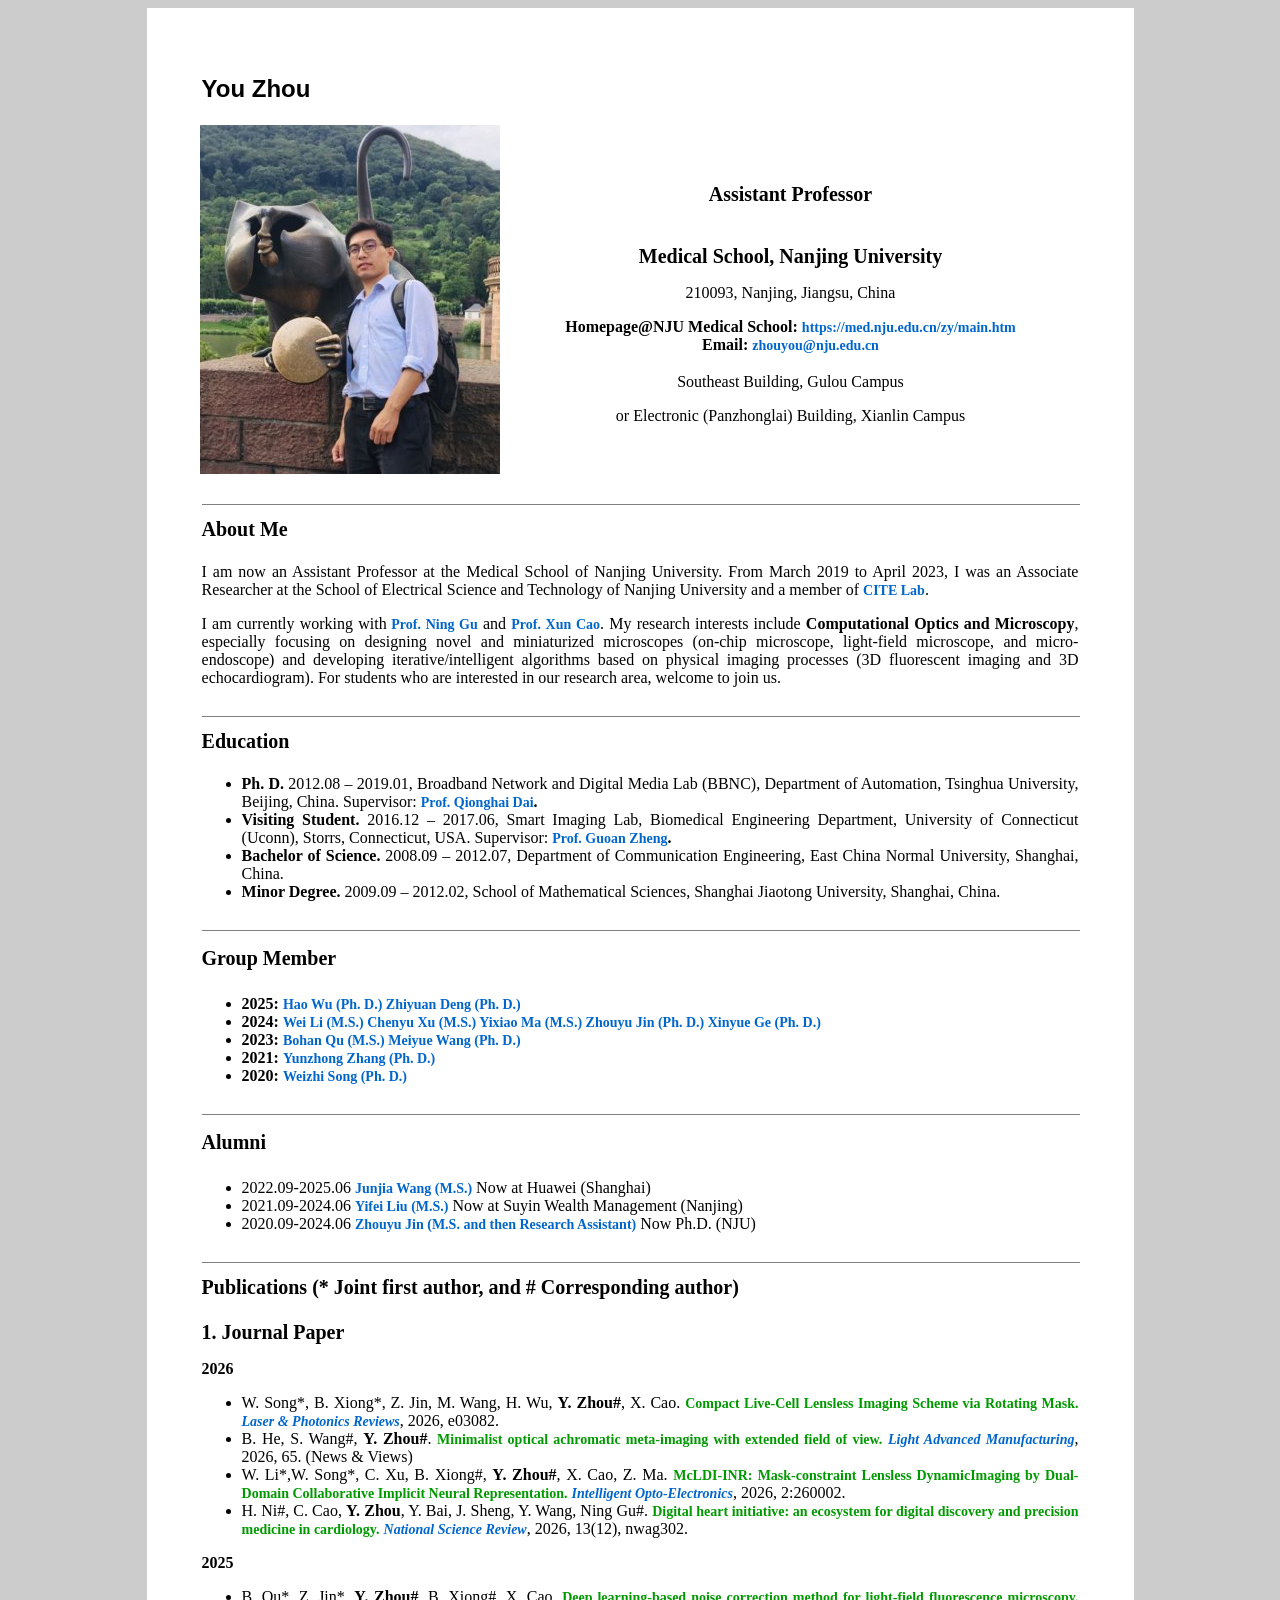
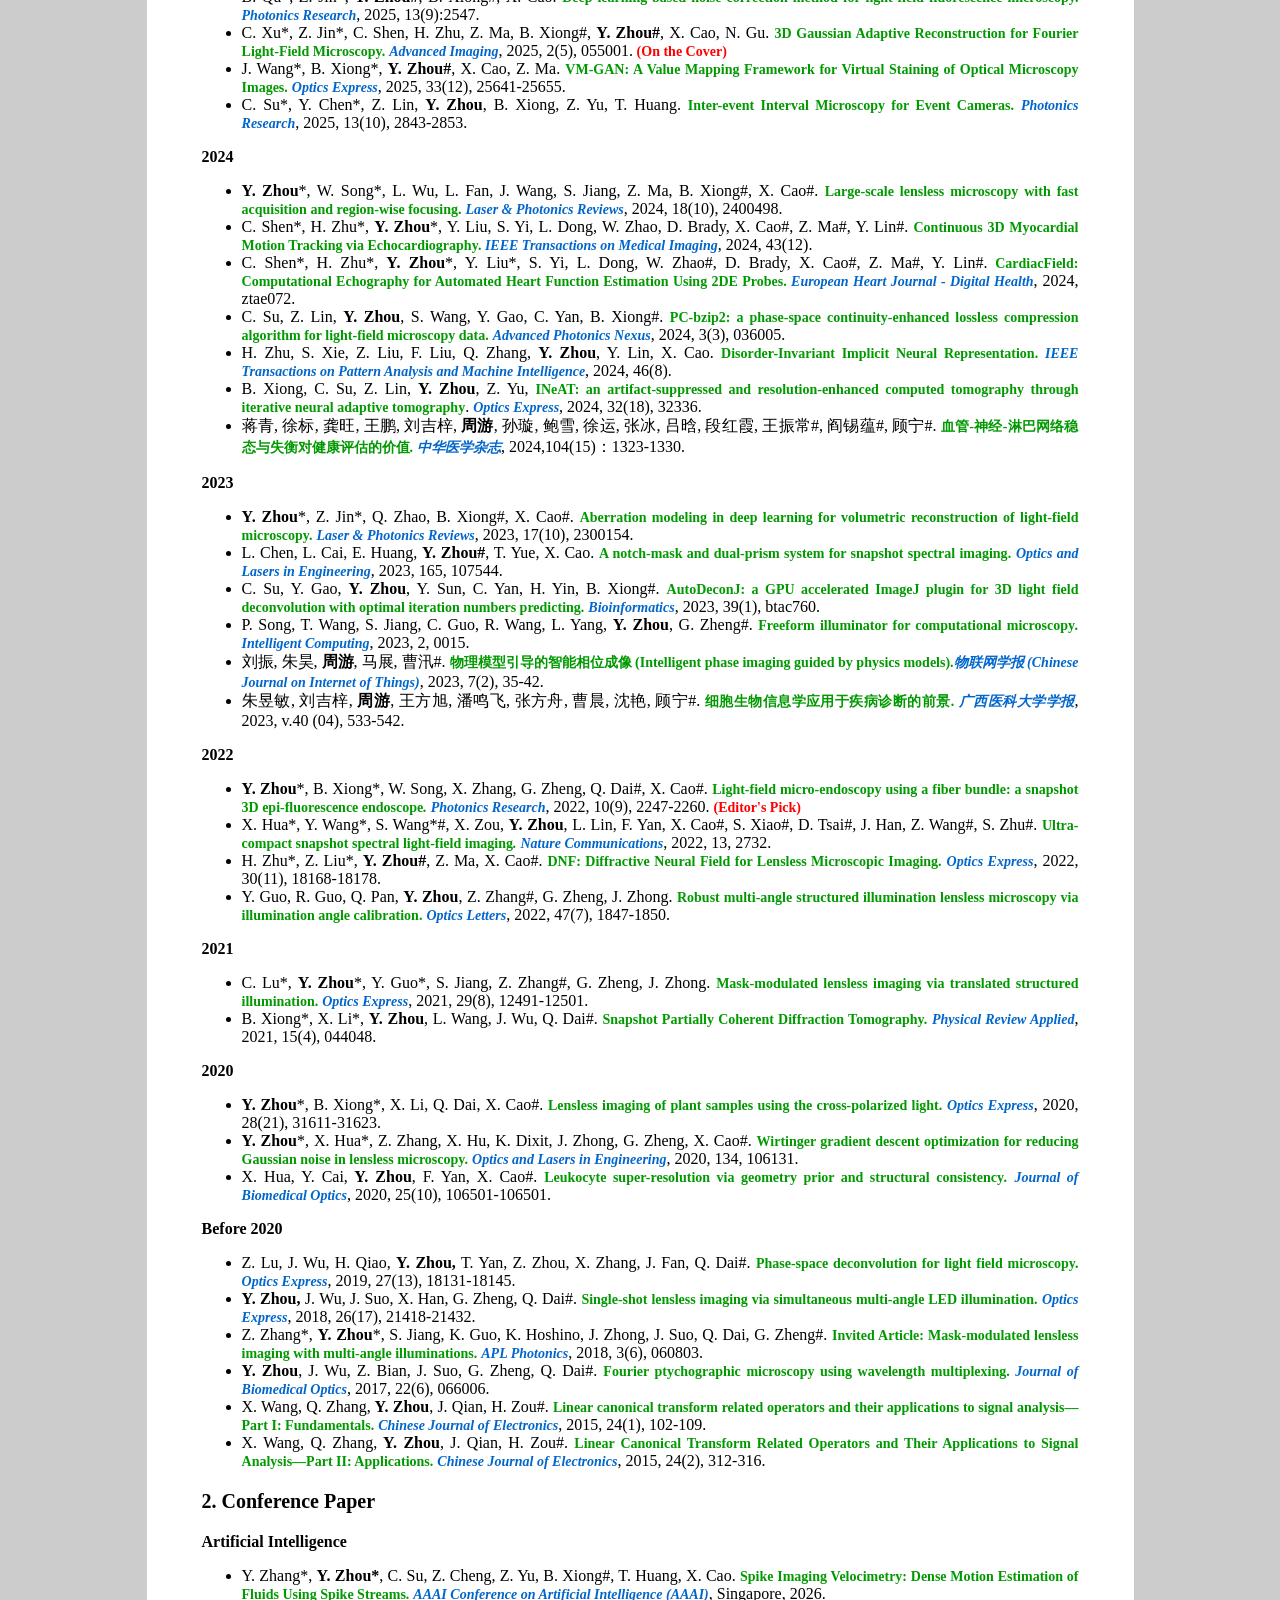
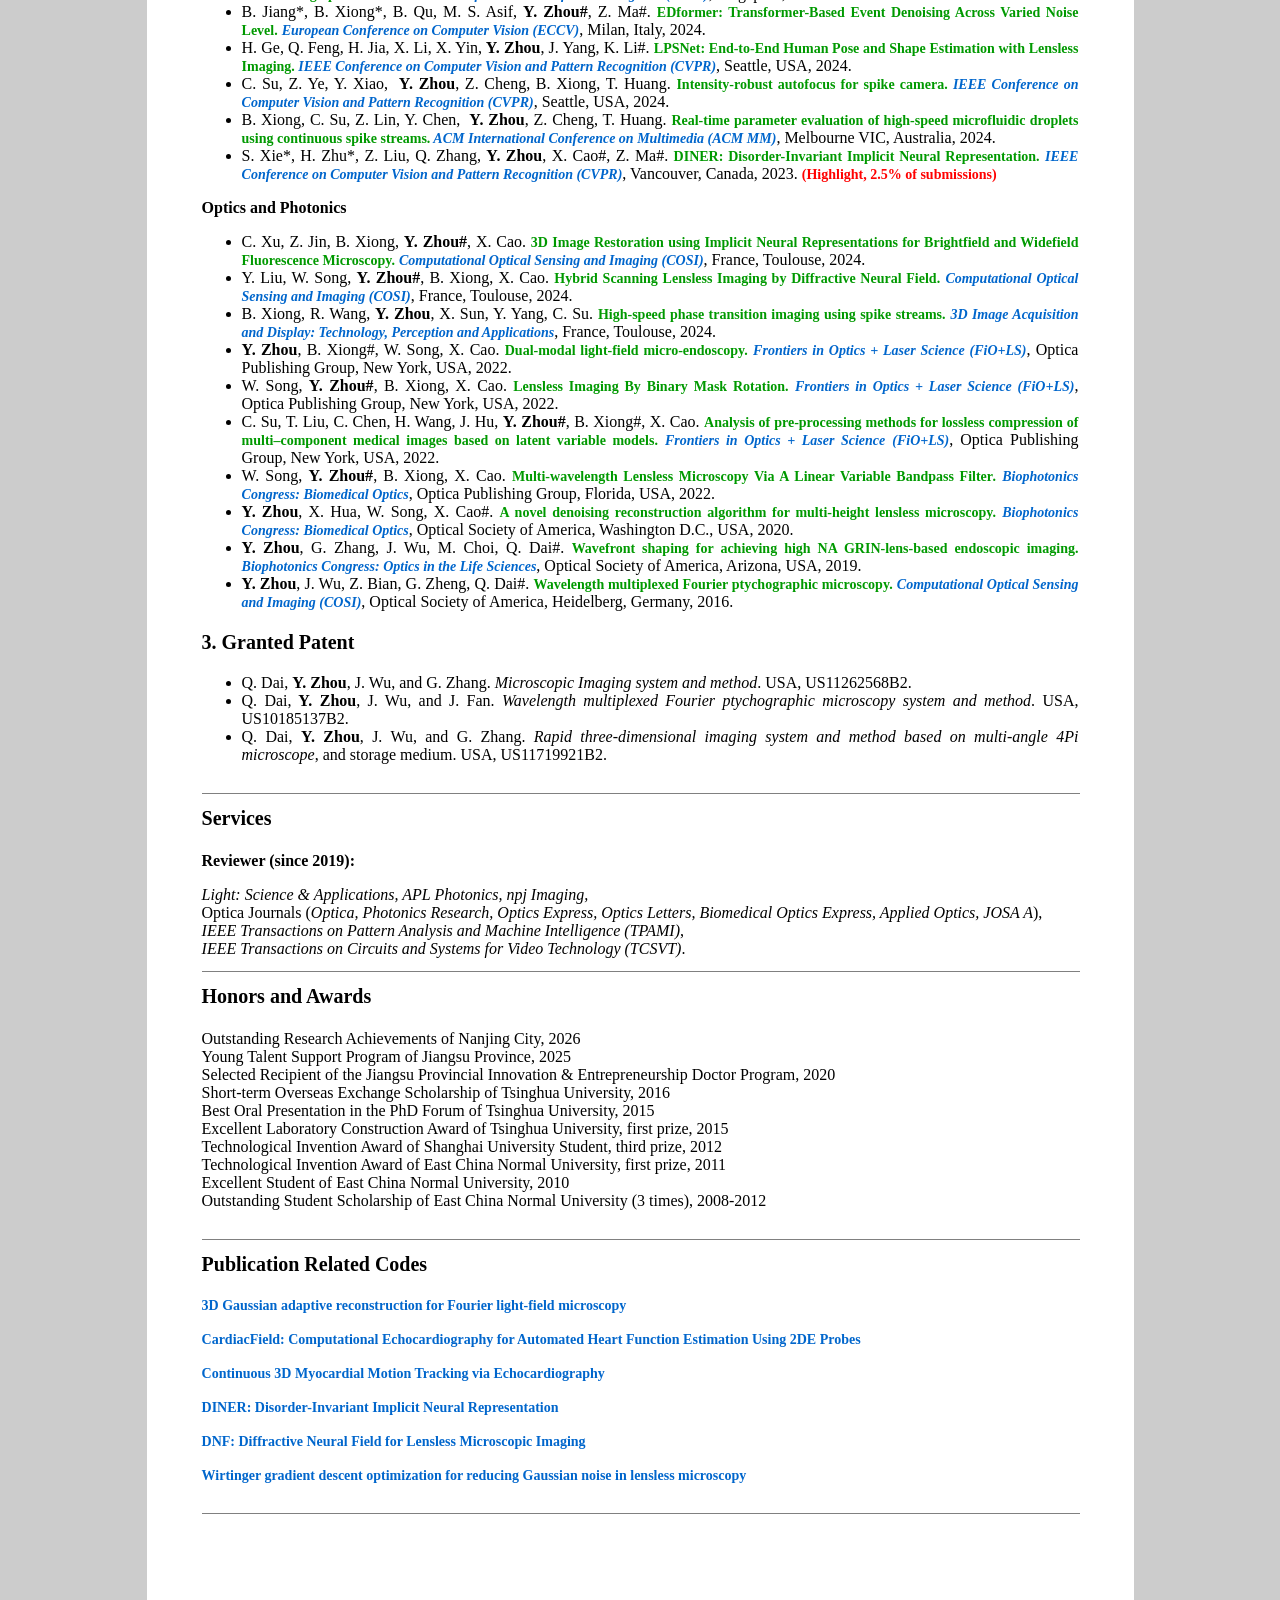
==== index.html @ b4a15884 "Add files via upload" ====
<!--<!DOCTYPE HTML PUBLIC "-//W3C//DTD HTML 4.01 Transitional//EN" "http://www.w3c.org/TR/1999/REC-html401-19991224/loose.dtd">-->
<!DOCTYPE html>
<HTML xmlns="http://www.w3.org/1999/xhtml">
	
<HEAD><TITLE>You Zhou</TITLE>
<meta http-equiv="Content-Type" content="text/html; charset=utf-8" />
<!--<META content="text/html; charset=GB2312" http-equiv=Content-Type>-->
<STYLE type=text/css>

.style4 {
	FONT-FAMILY: "Times New Roman", Times, serif; FONT-SIZE: 24px; FONT-WEIGHT: bold
}
<meta name="keywords" content="You Zhou
Tsinghua University">

.style21 {
	COLOR: #0000ff
}
.style34 {
	FONT-SIZE: 16px
}
BODY {
	BACKGROUND-IMAGE: none;
	background-color: #CCCCCC;
}
SPAN.style231 {
	FONT-FAMILY: "Times New Roman","serif"; mso-style-name: style231; mso-style-unhide: no; mso-ansi-font-size: 12.0pt; mso-bidi-font-size: 12.0pt; mso-ascii-font-family: "Times New Roman"; mso-hansi-font-family: "Times New Roman"; mso-bidi-font-family: "Times New Roman"
}
SPAN.style2311 {
	FONT-FAMILY: "Times New Roman","serif"; mso-style-name: style231; mso-style-unhide: no; mso-ansi-font-size: 12.0pt; mso-bidi-font-size: 12.0pt; mso-ascii-font-family: "Times New Roman"; mso-hansi-font-family: "Times New Roman"; mso-bidi-font-family: "Times New Roman"
}
SPAN.style23111 {
	FONT-FAMILY: "Times New Roman","serif"; mso-style-name: style231; mso-style-unhide: no; mso-ansi-font-size: 12.0pt; mso-bidi-font-size: 12.0pt; mso-ascii-font-family: "Times New Roman"; mso-hansi-font-family: "Times New Roman"; mso-bidi-font-family: "Times New Roman"
}
A:link {
	TEXT-DECORATION: none
}
A:visited {
	TEXT-DECORATION: none
}
A:hover {
	TEXT-DECORATION: none
}
A:active {
	TEXT-DECORATION: none;
	font-family: Verdana, Arial, Helvetica, sans-serif;
}
.pp {
	FONT-FAMILY: "Trebuchet MS";
	FONT-SIZE: 14px;
	font-weight: bold;
	color: #0099FF;
}
.a {FONT-FAMILY: "Trebuchet MS"; FONT-SIZE: 12px; }
.pub {color: #FF0000}
.ppp {
	color: #FF0000;
	font-family: "Trebuchet MS";
	font-weight: bold;
	font-size: 14px;
}
.publications {color: #330066; font-family: "Trebuchet MS"; font-weight: bold; font-size: 12px; }
.STYLE79 {
	font-family: "Trebuchet MS";
	color: #990000;
	font-size: 14px;
}
.STYLE81 {color: #6600CC; font-family: "Trebuchet MS"; font-weight: bold; font-size: 12px; }
.p {FONT-FAMILY: "Trebuchet MS"; FONT-SIZE: 14px; font-weight: bold; color: #0066CC; }
.STYLE83 {
	FONT-FAMILY: "Times New Roman", Times, serif;
	FONT-SIZE: 20px;
	FONT-WEIGHT: bold;
}
.STYLE86 {FONT-FAMILY: "Times New Roman", Times, serif; FONT-SIZE: 14px; }
.STYLE93 {font-size: 12px}
.STYLE96 {FONT-FAMILY: "??脗麓脗陆???脗楼"; FONT-SIZE: 14px; }
.STYLE97 {font-size: 24px}
.STYLE98 {FONT-FAMILY: "Times New Roman", Times, serif; FONT-SIZE: 14px; FONT-WEIGHT: bold; }
.t {
	color: #009900;
	font-family: Candara;
	font-size: 14px;
	font-weight: bold;
}
.STYLE117 {color: #0066FF}
.abstract {FONT-FAMILY: Verdana, Arial, Helvetica, sans-serif; FONT-SIZE: 11px; }
.STYLE126 {FONT-FAMILY: Verdana, Arial, Helvetica, sans-serif; FONT-SIZE: 12px; }
.papertitle {FONT-FAMILY: Verdana, Arial, Helvetica, sans-serif; FONT-SIZE: 12px; font-weight: bold; color: #0066CC; }
.STYLE140 {color: #6600CC; font-family: Verdana, Arial, Helvetica, sans-serif; font-weight: bold; font-size: 11px; }
.STYLE142 {color: #0099FF; font-weight: bold;}
.STYLE150 {font-family: "Trebuchet MS"; font-weight: bold; color: #6600CC;}
.ProjectPage {color: #009933}
.STYLE157 {
	color: #009933;
	font-weight: bold;
	font-family: Verdana, Arial, Helvetica, sans-serif;
	font-size: 11px;
}
.STYLE159 {FONT-FAMILY: Verdana, Arial, Helvetica, sans-serif; FONT-SIZE: 16px; FONT-WEIGHT: bold; }
.STYLE167 {color: #FF0033; font-weight: bold; font-family: Verdana, Arial, Helvetica, sans-serif; font-size: 11px; }
body,td,th {
	font-family: Verdana, Arial, Helvetica, sans-serif;
}
.STYLE178 {color: #000000; font-family: Verdana, Arial, Helvetica, sans-serif; font-weight: bold; font-size: 11px; }
.STYLE190 {color: #000000}
.STYLE191 {FONT-FAMILY: Verdana, Arial, Helvetica, sans-serif; FONT-SIZE: 11px; color: #000000; }
.STYLE192 {
	FONT-FAMILY: Verdana, Arial, Helvetica, sans-serif;
	FONT-SIZE: 12px;
	font-weight: bold;
	color: #0000FF;
}
.STYLE195 {
	color: #990066;
	font-style: italic;
}
.STYLE196 {color: #990066}
.STYLE198 {
	color: #000000;
	font-weight: bold;
	font-size: 11px;
}
.papertitle1 {FONT-FAMILY: "Trebuchet MS"; FONT-SIZE: 14px; font-weight: bold; color: #0066CC; }
.projectpage1 {color: #009900;
	font-family: Candara;
	font-size: 14px;
	font-weight: bold;
}
ul li .projectpage1 {
}
.STYLE114 {FONT-FAMILY: "Times New Roman", Times, serif; FONT-SIZE: 5px; FONT-WEIGHT: bold; }
.STYLE831 {	FONT-FAMILY: "Times New Roman", Times, serif;
	FONT-SIZE: 16px;
	FONT-WEIGHT: bold;
}
.STYLE971 {	font-size: 36px;
}
.abstract1 {
	FONT-SIZE: 12px;
}
update_time {
	color: #000000;
}
.update_time {
	color: #000000;
	font-family: Verdana, Arial, Helvetica, sans-serif;
	font-size: 14px;
}
.update_time {
	font-family: Georgia, "Times New Roman", Times, serif;
}
.update_time {
	font-family: Georgia, "Times New Roman", Times, serif;
}
.STYLE971 strong {
	font-size: 24px;
}
.STYLE831 {
	text-align: left;
	font-size: 20px;
}
.STYLE831 .STYLE831 {
	font-size: 16px;
}
.STYLE831 .STYLE831 {
	font-size: 14px;
}
.STYLE199 {FONT-SIZE: 16px; font-family: Verdana, Arial, Helvetica, sans-serif;}
.STYLE200 {FONT-FAMILY: "Times New Roman", Times, serif; FONT-WEIGHT: bold; }
.STYLE202 {font-size: 16px; color: #000000;}
.style21 {	COLOR: #0000ff
}
.style23 {
	FONT-FAMILY: "Times New Roman", Times, serif;
	FONT-SIZE: 16px;
	text-align: justify;
}
.style51 {	FONT-FAMILY: "Times New Roman", Times, serif
}
.STYLE214 {font-weight: bold; color: #0066CC; font-size: 12px;}
.STYLE215 {color: #000000; font-family: "Times New Roman", Times, serif; font-weight: bold; font-size: 11px; }
.STYLE216 {color: #009900; font-weight: bold;}
.STYLE217 {color: #009933; font-weight: bold;}
.STYLE218 {font-weight: bold; font-size: 12px; color: #6600CC;}
.STYLE220 {font-size: 14px; font-weight: bold; color: #009900;}
.STYLE210 {color: #000000}
</STYLE>

<META name=GENERATOR content="MSHTML 9.00.8112.16446">
<meta name="keywords" content="You Zhou">
</HEAD>
<BODY>
<table width="987" align="center" bgcolor="#FFFFFF">
  <tr>
    <td width="903" height="1542" align="left"><p>&nbsp;</p>
      <table width="90%" align="center">
      <tbody>
        <tr>
          <td height="31" bgcolor="#FFFFFF"><span class="STYLE971"><strong>You Zhou <a href="../_Homepage/YouZhou/CV/YouZhouCV.pdf" class="STYLE83"> </a></strong></span></td>
        </tr>
      </tbody>
    </table>
      <TABLE width=91% height="352" border=0 align=center cellPadding=0 cellSpacing=0 bgcolor="#FFFFFF">
        <TBODY>
          <TR>
            <TD width=312 height="352" vAlign=top><P align="center"><STRONG></STRONG> <img src="YouZhou/Images/YZ_Hbg.jpg" alt="" width="300" height="349" /></P></TD>
            <TD width="570" height="352" align="center" vAlign=middle><p align=center class="STYLE83">Assistant Professor</p>
              <table width="100%" height="122">
                <tr>
                  <td height="60" align="center"><div align="center" class="style23">
                    <p align="center"><span class="STYLE83">Medical School, Nanjing University</span></p>
                    <p align="center">210093, Nanjing, Jiangsu, China</p>
                  </div>
					<div>
					  <span class="style21"><span class="STYLE200"><span class="STYLE202"><strong>Homepage@NJU Medical School: </strong></span></span><strong><span class="papertitle1"><a href="https://med.nju.edu.cn/zy/main.htm" class="papertitle1">https://med.nju.edu.cn/zy/main.htm</a></span></strong></span>
					</div>
						
                    <span class="style21"><span class="STYLE200"><span class="STYLE202"><strong>Email: </strong></span></span><strong><span class="papertitle1">zhouyou@nju.edu.cn</span></strong></span>
                    <div align="center" class="STYLE199">
                      <DIV class="style51"></DIV>
                    </div>
                    <div align="center" class="style23"></div></td>
                </tr>
              </table>
              <p><span class="style23" style="text-align: center">Southeast Building, Gulou Campus</span></p>
              <p><span class="style23" style="text-align: center">or Electronic (Panzhonglai) Building, Xianlin Campus</span><span class="style23" style="text-align: center"></span></p>
			  </TD>
            <TD width=11><P align=center class=STYLE98><span class="style4"><span 
      class=style34><span class="STYLE93"><a 
      href="http://media.au.tsinghua.edu.cn/intern.htm"></a></span></span></span></P></TD>
          </TR>
        </TBODY>
      </TABLE>
      <table width="90%" align="center" bgcolor="#FFFFFF">
        <tr>
          <td height="4" class="STYLE83"><hr align="center" width="100%" size="0" noshade class="t"></td>
        </tr>
      </table>
      <table width="90%" align="center" bgcolor="#FFFFFF">
        <tr>
          <td class="STYLE83">About Me</td>
        </tr>
      </table>
      <table width="90%" align="center" bgcolor="#FFFFFF">
        <tr>
          <td height="135" valign="middle" class="style23"><p>I am now an Assistant  Professor at the Medical School of Nanjing University. From March 2019  to April 2023, I was an Associate Researcher at the School of Electrical Science and Technology of Nanjing University and a member of <a href="https://cite.nju.edu.cn/" target="_blank" class="papertitle1"> CITE Lab</a>. </p>
          <p>I am currently working with<span class="papertitle1" style="font-family: 'Times New Roman', Times, serif"> <a href="https://med.nju.edu.cn/gn/main.htm" target="_blank" class="papertitle1">Prof. Ning Gu</a></span> and <a href="https://cite.nju.edu.cn/People/Faculty/20190621/i5054.html" target="_blank" class="papertitle1">Prof. Xun Cao</a>. My<strong> </strong>research  interests include <strong>Computational Optics and Microscopy</strong>, especially focusing on designing novel  and miniaturized microscopes (on-chip microscope, light-field microscope, and   micro-endoscope) and developing iterative/intelligent algorithms based on physical imaging  processes  (3D fluorescent imaging and 3D echocardiogram). For students who are interested in our research  area, welcome to join us.</p></td>
        </tr>
      </table>
      <table width="90%" align="center" bgcolor="#FFFFFF">
        <tr>
          <td class="STYLE83"><hr align="center" width="100%" size="0" noshade class="t"></td>
        </tr>
      </table>
      <table width="90%" align="center">
        <tbody>
          <tr>
            <td class="STYLE831">Education</td>
          </tr>
        </tbody>
      </table>
      <table width="90%" align="center">
        <tbody>
          <tr>
            <td height="116" valign="middle" class="style23"><ul>
              <li><strong>Ph. D.</strong>  2012.08 &ndash; 2019.01, Broadband Network and Digital Media  Lab (BBNC), Department of Automation,  Tsinghua University, Beijing, China. Supervisor: <a href="http://media.au.tsinghua.edu.cn/english/team/qhdai.html" target="_blank" class="papertitle1">Prof. Qionghai Dai<span class="style23" style="color: #000000">.</span></a></li>
              <li><strong>Visiting Student.  </strong>2016.12 &ndash; 2017.06, Smart Imaging Lab, Biomedical Engineering  Department, University of Connecticut (Uconn),  Storrs, Connecticut, USA.  Supervisor: <a href="https://smartimaging.uconn.edu/our-team/" target="_blank" class="papertitle1">Prof. Guoan Zheng<span class="style23" style="font-family: 'Trebuchet MS'; color: #000000;">.</span></a></li>
              <li><strong>Bachelor of Science.  </strong>2008.09 &ndash; 2012.07, Department of  Communication Engineering, East China Normal University, Shanghai, China.              </li>
              <li><strong>Minor  Degree.</strong>  2009.09 &ndash; 2012.02, School of Mathematical  Sciences, Shanghai Jiaotong University, Shanghai, China.</li>
            </ul></td>
          </tr>
        </tbody>
      </table>
      <table width="90%" align="center" bgcolor="#FFFFFF">
        <tr>
          <td class="STYLE83"><hr align="center" width="100%" size="0" noshade class="t"></td>
        </tr>
      </table>
      <table width="90%" align="center">
        <tbody>
          <tr>
            <td height="29" class="STYLE831"> Group Member</td>
          </tr>
        </tbody>
      </table>
      <table width="90%" align="center">
        <tbody>
          <tr>
            <td height="97" valign="middle" class="style23"><ul>
              <li><strong>2025: <span class="papertitle1">Hao Wu (Ph. D.) Zhiyuan Deng (Ph. D.) </span></strong></li>
              <li><strong>2024: <span class="papertitle1">Wei Li (M.S.) Chenyu Xu (M.S.) Yixiao Ma (M.S.) Zhouyu Jin (Ph. D.) Xinyue Ge (Ph. D.)</span></strong></li>
<li><strong>2023: <span class="papertitle1">Bohan Qu (M.S.) Meiyue Wang (Ph. D.)</span></strong></li>
              <li><strong>2021: <span class="papertitle1">Yunzhong Zhang (Ph. D.)</span></strong></li>
              <li><strong>2020: <span class="papertitle1">Weizhi Song (Ph. D.)</span></strong></li>
            </ul></td>
          </tr>
        </tbody>
      </table>
      <table width="90%" align="center" bgcolor="#FFFFFF">
        <tr>
          <td class="STYLE83"><hr align="center" width="100%" size="0" noshade class="t"></td>
        </tr>
      </table>
      <table width="90%" align="center">
        <tbody>
          <tr>
            <td height="29" class="STYLE831"> Alumni</td>
          </tr>
        </tbody>
      </table>
      <table width="90%" align="center">
        <tbody>
          <tr>
            <td height="40" valign="middle" class="style23"><ul>
              <li>2022.09-2025.06  <strong><span class="papertitle1">Junjia Wang (M.S.)</span></strong> Now at Huawei (Shanghai)</li>
              <li>2021.09-2024.06 <strong><span class="papertitle1">Yifei Liu (M.S.)</span></strong> Now at Suyin Wealth Management (Nanjing)</li>
<li>2020.09-2024.06 <strong><span class="papertitle1">Zhouyu Jin (M.S. and then Research Assistant)</span></strong> Now Ph.D. (NJU)</li>
            </ul></td>
          </tr>
        </tbody>
      </table>
      <table width="90%" align="center" bgcolor="#FFFFFF">
        <tr>
          <td height="4" class="STYLE83"><hr align="center" width="100%" size="0" noshade class="t"></td>
        </tr>
      </table>
      <table width="90%" align="center">
        <tbody>
          <tr>
            <td class="STYLE831">Publications <strong>(* Joint first author, and # Corresponding author) </strong></td>
          </tr>
        </tbody>
      </table>
      <table width="90%" align="center">
        <tbody>
          <tr>
            <td height="400" valign="middle" class="style23"><p><strong class="STYLE831">1. Journal Paper</strong></p>
				
			<p style="font-size: 16px"><strong>2026</strong></p>
              <ul>
                <li>W. Song*, B. Xiong*, Z. Jin, M. Wang, H. Wu, <strong>Y. Zhou#</strong>, X. Cao. <a href="https://onlinelibrary.wiley.com/doi/10.1002/lpor.202503082" target="_blank"><span class="projectpage1">Compact Live-Cell Lensless Imaging Scheme via Rotating Mask.</a></span> <em><span class="papertitle1"><strong>Laser &amp; Photonics Reviews</strong></span></em>, 2026, e03082.</li>
				<li>B. He, S. Wang#, <strong>Y. Zhou#</strong>. <a href="https://www.light-am.com/article/doi/10.37188/lam.2026.065" target="_blank"><span class="projectpage1">Minimalist optical achromatic meta-imaging with extended field of view.</a></span> <em><span class="papertitle1"><strong>Light Advanced Manufacturing</strong></span></em>, 2026, 65. (News &amp; Views)</li>
			    <li>W. Li*,W. Song*, C. Xu, B. Xiong#,  <strong>Y. Zhou#</strong>, X. Cao, Z. Ma. <a href="https://www.oejournal.org/ioe/article/id/b059a09b-ca49-4b9a-8df0-0217f2fe4d26" target="_blank"><span class="projectpage1">McLDI-INR: Mask-constraint Lensless DynamicImaging by Dual-Domain Collaborative Implicit Neural Representation.</a></span> <em><span class="papertitle1"><strong>Intelligent Opto-Electronics</strong></span></em>, 2026, 2:260002.</li>
				<li>H. Ni#, C. Cao, <strong>Y. Zhou</strong>, Y. Bai, J. Sheng, Y. Wang, Ning Gu#. <a href="https://academic.oup.com/nsr/article/13/12/nwag302/8692786#" target="_blank"><span class="projectpage1">Digital heart initiative: an ecosystem for digital discovery and precision medicine in cardiology.</a></span> <em><span class="papertitle1"><strong>National Science Review</strong></span></em>, 2026, 13(12), nwag302.</li>
		      </ul>	
					
			<p style="font-size: 16px"><strong>2025</strong></p>
              <ul>
                <li>B. Qu*, Z. Jin*, <strong>Y. Zhou#</strong>, B. Xiong#, X. Cao. <a href="https://opg.optica.org/prj/fulltext.cfm?uri=prj-13-9-2547&id=576050" target="_blank"><span class="projectpage1">Deep learning-based noise correction method for light-field fluorescence microscopy.</a></span> <em><span class="papertitle1"><strong>Photonics Research</strong></span></em>, 2025, 13(9):2547.</li>
				  <li>C. Xu*, Z. Jin*, C. Shen, H. Zhu, Z. Ma, B. Xiong#, <strong>Y. Zhou#</strong>, X. Cao, N. Gu. <a href="https://www.researching.cn/articles/OJ652a82f30d22719a" target="_blank"><span class="projectpage1">3D Gaussian Adaptive Reconstruction for Fourier Light-Field Microscopy.</span> </a><em><span class="papertitle1"><strong>Advanced Imaging</strong></span></em>, 2025, 2(5), 055001.<span class="ppp"><strong>&nbsp;(On the Cover)</strong></span></li>
                <li>J. Wang*, B. Xiong*, <strong>Y. Zhou#</strong>, X. Cao, Z. Ma. <a href="https://opg.optica.org/oe/fulltext.cfm?uri=oe-33-12-25641&id=572752" target="_blank"><span class="projectpage1">VM-GAN: A Value Mapping Framework for Virtual Staining of Optical Microscopy Images.</span></a> <em><span class="papertitle1"><strong>Optics Express</strong></span></em>, 2025, 33(12), 25641-25655.</li>
				  
			    <li>C. Su*, Y. Chen*, Z. Lin, <strong>Y. Zhou</strong>, B. Xiong, Z. Yu, T. Huang. <a href="https://opg.optica.org/prj/fulltext.cfm?uri=prj-13-10-2843" target="_blank"><span class="projectpage1">Inter-event Interval Microscopy for Event Cameras.</span></a> <em><span class="papertitle1"><strong>Photonics Research</strong></span></em>, 2025, 13(10), 2843-2853.</li>
              </ul>			
				
			<p style="font-size: 16px"><strong>2024</strong></p>
              <ul>
                <li><strong>Y. Zhou</strong>*, W. Song*, L. Wu, L. Fan, J. Wang, S. Jiang, Z. Ma, B. Xiong#, X. Cao#. <span class="projectpage1"><a href="https://onlinelibrary.wiley.com/doi/10.1002/lpor.202400498" target="_blank" class="projectpage1">Large-scale lensless microscopy with fast acquisition and region-wise focusing.</a></span> <em><span class="papertitle1"><strong>Laser &amp; Photonics Reviews</strong></span></em>, 2024, 18(10), 2400498.</li>
                <li>C. Shen*, H. Zhu*, <strong>Y. Zhou</strong>*, Y. Liu, S. Yi, L. Dong, W. Zhao, D. Brady, X. Cao#, Z. Ma#, Y. Lin#. <span class="projectpage1"><a href="https://ieeexplore.ieee.org/document/10574837" target="_blank" class="projectpage1">Continuous 3D Myocardial Motion Tracking via Echocardiography. </a></span><em><span class="papertitle1"><strong>IEEE Transactions on Medical Imaging</strong></span></em>, 2024, 43(12).</li>
                <li>C. Shen*, H. Zhu*, <strong>Y. Zhou</strong>*, Y. Liu*, S. Yi, L. Dong, W. Zhao#, D. Brady, X. Cao#, Z. Ma#, Y. Lin#.<a href="https://academic.oup.com/ehjdh/advance-article/doi/10.1093/ehjdh/ztae072/7774032?searchresult=1" target="_blank" class="projectpage1"> CardiacField: Computational Echography for Automated Heart Function Estimation Using 2DE Probes. </a><span class="papertitle1"><strong><em>European Heart Journal - Digital Health</em></strong></span>, 2024, ztae072. </li>
				<li>C. Su, Z. Lin, <strong>Y.</strong><strong> Zhou</strong>, S. Wang, Y. Gao, C. Yan, B.  Xiong#. <span class="projectpage1"><a href="https://www.opticsjournal.net/Articles/OJfaaa69f37c43c2f9/Abstract" target="_blank" class="projectpage1">PC-bzip2: a phase-space continuity-enhanced lossless compression algorithm for light-field microscopy data</a>.</span> <em class="papertitle1">Advanced Photonics Nexus</em>, 2024, 3(3), 036005.   <strong><strong> </strong></strong></li>
                <li>H. Zhu, S. Xie, Z. Liu, F. Liu, Q. Zhang, <strong>Y. Zhou</strong>, Y. Lin, X. Cao. <span class="projectpage1"><a href="https://ieeexplore.ieee.org/abstract/document/10436706" target="_blank" class="projectpage1">Disorder-Invariant Implicit Neural Representation</a>. </span><em class="papertitle1">IEEE Transactions on Pattern Analysis and Machine Intelligence</em>, 2024, 46(8).</li>
                <li>B. Xiong, C. Su, Z. Lin, <strong>Y. Zhou</strong>, Z. Yu, <span class="projectpage1"><a href="https://opg.optica.org/oe/fulltext.cfm?uri=oe-32-18-32336&id=554823" target="_blank" class="projectpage1">INeAT: an artifact-suppressed and resolution-enhanced computed tomography through iterative neural adaptive tomography</a></span>. <em class="papertitle1">Optics Express</em>, 2024, 32(18), 32336.</li>
				<li>蒋青, 徐标, 龚旺, 王鹏, 刘吉梓, <strong>周游</strong>, 孙璇, 鲍雪, 徐运, 张冰, 吕晗, 段红霞, 王振常#, 阎锡蕴#, 顾宁#. <span class="projectpage1"><a href="https://rs.yiigle.com/cmaid/1494869" target="_blank" class="projectpage1">血管-神经-淋巴网络稳态与失衡对健康评估的价值.</a></span> <span class="papertitle1"><em><strong>中华医学杂志</strong></em></span>, 2024,104(15)：1323-1330.</li>  
		
              </ul>
				
              <p style="font-size: 16px"><strong>2023</strong></p>
              <ul>
                <li><strong>Y. Zhou</strong>*, Z. Jin*, Q. Zhao, B.  Xiong#, X. Cao#. <span class="projectpage1"><a href="https://onlinelibrary.wiley.com/doi/10.1002/lpor.202300154" target="_blank" style="font-size: 14px; color: #009900;">Aberration modeling in deep learning for volumetric  reconstruction of light-field microscopy</a>.</span> <em class="papertitle1">Laser &amp; Photonics Reviews</em>, 2023, 17(10), 2300154.<strong><strong></strong></strong></li>
                <li>L. Chen, L. Cai, E. Huang, <strong>Y. Zhou</strong><strong>#</strong>, T. Yue,  X. Cao. <span class="projectpage1"><a href="https://www.sciencedirect.com/science/article/pii/S0143816623000738?via=ihub" target="_blank" class="projectpage1">A notch-mask and dual-prism system for snapshot  spectral imaging</a>.</span> <em><span class="papertitle1"><strong><em>Optics and Lasers in Engineerin</em>g</strong></span></em><span class="style23">, 2023, 165, 107544.</span></li>
                <li>C. Su, Y. Gao, <strong>Y. Zhou</strong>, Y. Sun, C. Yan, H. Yin, B. Xiong#. <span class="projectpage1"><a href="https://academic.oup.com/bioinformatics/advance-article/doi/10.1093/bioinformatics/btac760/6849514" target="_blank" class="projectpage1">AutoDeconJ: a GPU accelerated ImageJ plugin for 3D light field deconvolution with optimal iteration numbers predicting.</a></span> <em><span class="papertitle1"><strong>Bioinformatics</strong></span></em>, 2023, 39(1), btac760.</li>
                <li>P. Song, T. Wang, S. Jiang, C. Guo, R. Wang, L. Yang, <strong>Y. Zhou</strong>,  G. Zheng#. <span class="STYLE157"><a href="https://spj.science.org/doi/10.34133/icomputing.0015" target="_blank" class="projectpage1">Freeform illuminator for computational microscopy</a><em class="projectpage1">.</em></span><strong> <span class="papertitle1"><em>Intelligent Computing</em></span></strong>, 2023, 2, 0015.</li>
                <li>刘振, 朱昊, <strong>周游</strong>, 马展, 曹汛#.<a href="http://www.infocomm-journal.com/wlw/CN/10.11959/j.issn.2096-3750.2023.00345" target="_blank"> <span class="projectpage1">物理模型引导的智能相位成像 (Intelligent phase imaging guided by physics models).</span></a><span class="papertitle1"><em><strong>物联网学报 (Chinese Journal on Internet of Things)</strong></em></span>, 2023, 7(2), 35-42.</li>
				<li>朱昱敏, 刘吉梓, <strong>周游</strong>, 王方旭, 潘鸣飞, 张方舟, 曹晨, 沈艳, 顾宁#. <span class="projectpage1">细胞生物信息学应用于疾病诊断的前景.</span> <span class="papertitle1"><em><strong>广西医科大学学报</strong></em></span>, 2023, v.40 (04), 533-542.</li>  
              </ul>
              <p style="font-size: 16px"><strong>2022</strong></p>
              <ul>
                <li><strong>Y. Zhou</strong>*, B. Xiong*, W. Song, X. Zhang, G. Zheng, Q. Dai#,  X. Cao#. <span class="STYLE157"><a href="https://opg.optica.org/PRJ/abstract.cfm?uri=PRJ-10-9-2247" target="_blank" class="projectpage1">Light-field micro-endoscopy using a fiber bundle: a snapshot 3D epi-fluorescence endoscope</a><em class="projectpage1">.</em></span><strong> <span class="papertitle1"><em>Photonics Research</em></span></strong>, 2022, 10(9), 2247-2260.<strong> </strong><span class="ppp"><strong>(Editor's Pick)</strong></span></li>
                <li>X. Hua*, Y. Wang*, S. Wang*#, X. Zou, <strong>Y. Zhou</strong>, L. Lin, F. Yan, X. Cao#, S. Xiao#, D. Tsai#, J. Han, Z. Wang#,  S. Zhu#. <span class="STYLE157"><a href="https://www.nature.com/articles/s41467-022-30439-9" target="_blank" class="projectpage1">Ultra-compact snapshot spectral light-field imaging</a><em class="projectpage1">.</em></span> <em><span class="papertitle1"><strong>Nature Communications</strong></span></em>, 2022, 13, 2732.</li>
                <li> H. Zhu*, Z. Liu*, <strong>Y. Zhou#</strong>, Z. Ma,  X. Cao#. <span class="STYLE157"><a href="https://opg.optica.org/oe/fulltext.cfm?uri=oe-30-11-18168&id=472748" target="_blank" class="projectpage1">DNF: Diffractive Neural Field for Lensless Microscopic Imaging</a></span><span class="projectpage1">.</span> <strong><em><span class="papertitle1">Optics Express</span></em></strong>, 2022, 30(11), 18168-18178.              </li>
                <li>Y. Guo, R. Guo, Q. Pan, <strong>Y. Zhou</strong>, Z. Zhang#, G. Zheng,  J. Zhong. <span class="STYLE157"><a href="https://opg.optica.org/ol/abstract.cfm?uri=ol-47-7-1847" target="_blank" class="projectpage1">Robust multi-angle structured illumination lensless microscopy via illumination angle calibration</a></span><span class="projectpage1">.</span> <strong><em><span class="papertitle1">Optics Letters</span></em></strong>, 2022, 47(7), 1847-1850.</li>
              </ul>
              <p style="font-size: 16px"><strong>2021</strong>
              </p>
              <ul>
                <li>C. Lu*, <strong>Y. Zhou</strong>*, Y. Guo*, S. Jiang, Z. Zhang#, G. Zheng,  J. Zhong. <span class="STYLE157"><a href="https://www.osapublishing.org/oe/fulltext.cfm?uri=oe-29-8-12491&id=449969" target="_blank" class="projectpage1">Mask-modulated  lensless imaging via translated structured illumination</a></span><span class="projectpage1">.</span> <strong><em><span class="papertitle1">Optics Express</span></em></strong>, 2021, 29(8), 12491-12501.</li>
                <li>                  B. Xiong*, X. Li*, <strong>Y. Zhou</strong>, L. Wang, J. Wu,  Q. Dai#. <span class="STYLE157"><a href="https://journals.aps.org/prapplied/abstract/10.1103/PhysRevApplied.15.044048#:~:text=Pipeline%20of%20snapshot%20partially%20coherent%20diffraction%20tomography.%20First%2C,which%20are%20used%20for%20directional%203D%20DPC%20images." target="_blank" class="projectpage1">Snapshot  Partially Coherent Diffraction Tomography</a></span><span class="projectpage1">.</span> <strong><em><span class="papertitle1">Physical Review  Applied</span></em></strong>, 2021, 15(4), 044048. </li>
              </ul>
              <span style="font-size: 16px"><strong>2020</strong>
              </span>
              <ul>
                <li><strong>Y. Zhou</strong>*,  B. Xiong*, X. Li, Q. Dai,  X. Cao#. <span class="STYLE157"><a href="https://www.osapublishing.org/oe/fulltext.cfm?uri=oe-28-21-31611&id=440890" target="_blank" class="projectpage1">Lensless  imaging of plant samples using the cross-polarized light</a></span><span class="projectpage1">.</span> <strong><em><span class="papertitle1">Optics Express</span></em></strong>,  2020, 28(21), 31611-31623.</li>
                <li><strong>Y. Zhou</strong>*, X. Hua*, Z. Zhang, X. Hu, K. Dixit, J. Zhong, G. Zheng,  X. Cao#. <span class="STYLE157"><a href="https://www.sciencedirect.com/science/article/pii/S0143816620300671" target="_blank" class="projectpage1">Wirtinger  gradient descent optimization for reducing Gaussian noise in lensless  microscopy</a></span><span class="projectpage1">.</span> <em class="papertitle1"><strong>Optics and Lasers in Engineering</strong></em>, 2020, 134, 106131.</li>
                <li> X. Hua, Y. Cai,<strong> Y. Zhou</strong>, F. Yan,  X. Cao#. <span class="STYLE157"><a href="https://www.spiedigitallibrary.org/journals/journal-of-biomedical-optics/volume-25/issue-10/106501/Leukocyte-super-resolution-via-geometry-prior-and-structural-consistency/10.1117/1.JBO.25.10.106501.full?SSO=1" target="_blank" class="projectpage1">Leukocyte  super-resolution via geometry prior and structural consistency</a><em class="projectpage1">.</em></span> <strong><em><span class="papertitle1">Journal of Biomedical Optics</span></em></strong>, 2020, 25(10), 106501-106501.</li>
              </ul>
              <span style="font-size: 16px"><strong>Before 2020</strong>
              </span>
              <ul>
                <li> Z. Lu, J. Wu, H. Qiao, <strong>Y. Zhou,</strong> T. Yan, Z. Zhou, X. Zhang, J. Fan,  Q. Dai#. <span class="STYLE157"><a href="https://www.osapublishing.org/oe/fulltext.cfm?uri=oe-27-13-18131&id=413790" target="_blank" class="projectpage1">Phase-space  deconvolution for light field microscopy</a></span><span class="projectpage1">. </span><em><strong><span class="papertitle1">Optics Express</span></strong></em>, 2019,  27(13), 18131-18145. </li>
                <li> <span style="font-size: 16px"><strong>Y. Zhou,</strong> J. Wu, J. Suo, X. Han, G. Zheng,  Q. Dai#. <span class="STYLE157"><a href="https://www.osapublishing.org/oe/fulltext.cfm?uri=oe-26-17-21418&id=396015" target="_blank" class="projectpage1">Single-shot  lensless imaging via simultaneous multi-angle LED illumination</a></span><span class="projectpage1">.</span> <strong><em><span class="papertitle1">Optics Express</span></em></strong>,  2018, 26(17), 21418-21432.</span></li>
                <li>                  Z. Zhang*, <strong>Y. Zhou</strong>*, S. Jiang, K. Guo, K. Hoshino, J. Zhong, <span style="font-size: 16px">J. Suo</span>, Q. Dai,  G. Zheng#. <span class="STYLE157"><a href="https://aip.scitation.org/doi/10.1063/1.5026226" target="_blank" class="projectpage1">Invited  Article: Mask-modulated lensless imaging with multi-angle illuminations</a></span><span class="projectpage1">.</span> <em class="papertitle1"><strong>APL Photonics</strong></em>, 2018,  3(6), 060803.</li>
                <li> <span style="font-size: 16px"><strong>Y. Zhou</strong>, J. Wu, Z. Bian, J. Suo, G. Zheng,  Q. Dai#. <span class="STYLE157"><a href="https://www.spiedigitallibrary.org/journals/journal-of-biomedical-optics/volume-22/issue-6/066006/Fourier-ptychographic-microscopy-using-wavelength-multiplexing/10.1117/1.JBO.22.6.066006.full?SSO=1" target="_blank" class="projectpage1">Fourier  ptychographic microscopy using wavelength multiplexing</a></span><span class="projectpage1">. </span><em><strong><span class="papertitle1">Journal of Biomedical  Optics</span></strong></em>, 2017, 22(6), 066006.</span></li>
                <li> X. Wang, Q. Zhang,<strong> Y. Zhou</strong>, J. Qian,  H. Zou#. <span class="STYLE157"><a href="https://ietresearch.onlinelibrary.wiley.com/doi/10.1049/cje.2015.01.017" target="_blank" class="projectpage1">Linear  canonical transform related operators and their applications to signal  analysis&mdash;Part I: Fundamentals</a></span><span class="projectpage1">.</span> <em><span class="papertitle1"><strong>Chinese Journal of Electronics</strong></span></em>,  2015, 24(1), 102-109.</li>
                <li> X. Wang, Q. Zhang,<strong> Y. Zhou</strong>, J. Qian,  H. Zou#. <span class="STYLE157"><a href="https://ietresearch.onlinelibrary.wiley.com/doi/10.1049/cje.2015.04.014" target="_blank" class="projectpage1">Linear  Canonical Transform Related Operators and Their Applications to Signal  Analysis&mdash;Part II: Applications</a></span><span class="projectpage1">.</span> <strong><em><span class="papertitle1">Chinese Journal of  Electronics</span></em></strong>, 2015, 24(2), 312-316.</li>
              </ul>
             
				
			  <p class="STYLE831"><strong>2. Conference Paper </strong></p>
			  <p style="font-size: 16px"><strong>Artificial Intelligence</strong></p>
			  <ul>
				<li>Y. Zhang*, <strong>Y. Zhou*</strong>, C. Su, Z. Cheng, Z. Yu, B. Xiong#, T. Huang, X. Cao. <span class="projectpage1">Spike Imaging Velocimetry: Dense Motion Estimation of Fluids Using Spike Streams.</span> <em><span class="papertitle1"><strong> AAAI Conference on Artificial Intelligence (AAAI)</strong></span></em>, Singapore, 2026.</li> 
				  
				<li>B. Jiang*, B. Xiong*, B. Qu, M. S. Asif, <strong>Y. Zhou#</strong>, Z. Ma#. <span class="projectpage1"><a href="https://link.springer.com/chapter/10.1007/978-3-031-73383-3_12" target="_blank" class="projectpage1">EDformer: Transformer-Based Event Denoising Across Varied Noise Level.</a></span> <em><span class="papertitle1"><strong>European Conference on Computer Vision (ECCV)</strong></span></em>, Milan, Italy, 2024.</li> 
                
                <li>H. Ge, Q. Feng, H. Jia, X. Li, X. Yin,<strong> Y. Zhou</strong>, J. Yang, K. Li#. <span class="projectpage1"><a href="https://ieeexplore.ieee.org/document/10658368" target="_blank" class="projectpage1">LPSNet: End-to-End Human Pose and Shape Estimation with Lensless Imaging</a>.</span><em><span class="papertitle1"><strong>&nbsp;IEEE Conference on Computer Vision and Pattern Recognition (CVPR)</strong></span></em>, Seattle, USA, 2024.</li>
	  
				  
				<li>C. Su, Z. Ye, Y. Xiao, <strong> Y. Zhou</strong>, Z. Cheng, B. Xiong, T. Huang. <span class="projectpage1"><a href="https://openaccess.thecvf.com/content/CVPR2024/html/Su_Intensity-Robust_Autofocus_for_Spike_Camera_CVPR_2024_paper.html" target="_blank" class="projectpage1">Intensity-robust autofocus for spike camera</a>.&nbsp;</span><em><span class="papertitle1"><strong>IEEE Conference on Computer Vision and Pattern Recognition (CVPR)</strong></span></em>, Seattle, USA, 2024.</li>
				  
				  				
				<li>B. Xiong, C. Su, Z. Lin, Y. Chen, <strong> Y. Zhou</strong>, Z. Cheng, T. Huang. <span class="projectpage1"><a href="https://dl.acm.org/doi/abs/10.1145/3664647.3681378" target="_blank" class="projectpage1">Real-time parameter evaluation of high-speed microfluidic droplets using continuous spike streams</a>.</span><em><span class="papertitle1"><strong>&nbsp;ACM International Conference on Multimedia (ACM MM)</strong></span></em>, Melbourne VIC, Australia, 2024.</li>	
				  
                
                <li>S. Xie*, H. Zhu*, Z. Liu, Q. Zhang, <strong>Y. Zhou</strong>, X. Cao#,  Z. Ma#. <span class="projectpage1"><a href="https://ieeexplore.ieee.org/document/10205321" target="_blank" class="projectpage1">DINER: Disorder-Invariant Implicit Neural Representation.</a></span> <em><span class="papertitle1"><strong>IEEE Conference on Computer Vision and Pattern Recognition (CVPR)</strong></span></em>, Vancouver, Canada, 2023. <strong> </strong><span class="ppp"><strong>(Highlight, 2.5% of submissions)</strong></span><strong> </strong></li>
   
              </ul>
				
			  <p style="font-size: 16px"><strong>Optics and Photonics</strong></p>
              <ul>
              
                <li>C. Xu, Z. Jin, B. Xiong, <strong>Y. Zhou#</strong>, X. Cao. <span class="projectpage1"><a href="https://opg.optica.org/abstract.cfm?URI=COSI-2024-CTh4B.5" target="_blank" class="projectpage1">3D Image Restoration using Implicit Neural Representations for Brightfield and Widefield Fluorescence Microscopy</a>.</span> <em><span class="papertitle1"><strong>Computational Optical Sensing and Imaging (COSI)</strong></span></em>, France, Toulouse, 2024.</li>
               
				<li>Y. Liu, W. Song, <strong>Y. Zhou#</strong>, B. Xiong, X. Cao. <span class="projectpage1"><a href="https://opg.optica.org/abstract.cfm?URI=COSI-2024-CF1A.4" target="_blank" class="projectpage1">Hybrid Scanning Lensless Imaging by Diffractive Neural Field</a>.</span> <em><span class="papertitle1"><strong>Computational Optical Sensing and Imaging (COSI)</strong></span></em>, France, Toulouse, 2024.</li>
               
				<li>B. Xiong, R. Wang, <strong>Y. Zhou</strong>, X. Sun, Y. Yang,  C. Su. <span class="projectpage1"><a href="https://opg.optica.org/abstract.cfm?URI=3D-2024-JD6A.2" target="_blank" class="projectpage1">High-speed phase transition imaging using spike streams</a>.</span> <em><span class="papertitle1"><strong>3D Image Acquisition and Display: Technology, Perception and Applications</strong></span></em>, France, Toulouse, 2024.</li>

                <li><strong>Y. Zhou</strong>, B. Xiong#,  W. Song,  X. Cao. <span class="projectpage1"><a href="https://opg.optica.org/abstract.cfm?uri=FiO-2022-JW4B.45" target="_blank" class="projectpage1">Dual-modal light-field micro-endoscopy.</a></span> <em class="papertitle1"><strong>Frontiers  in Optics + Laser Science (FiO+LS)</strong></em>, Optica Publishing Group, New York, USA, 2022.</li>
               
				<li>W. Song, <strong>Y. Zhou#</strong>, B. Xiong,  X. Cao. <span class="projectpage1"><a href="https://opg.optica.org/abstract.cfm?uri=FiO-2022-JTu5B.8" target="_blank" class="projectpage1">Lensless  Imaging By Binary Mask Rotation.</a></span> <strong><em><span class="papertitle1">Frontiers in Optics + Laser Science </span></em><em class="papertitle1"><strong>(FiO+LS)</strong></em></strong>, Optica  Publishing Group, New York, USA, 2022.</li>
                
				<li>C. Su, T. Liu,  C. Chen, H. Wang, J. Hu, <strong>Y. Zhou#</strong>, B. Xiong#,   X. Cao. <span class="projectpage1"><a href="https://opg.optica.org/abstract.cfm?uri=FiO-2022-JW5B.53" target="_blank" class="projectpage1">Analysis of pre-processing methods for lossless compression of multi&ndash;component  medical images based on latent variable models.</a></span> <strong><em><span class="papertitle1">Frontiers in Optics + Laser  Science</span></em></strong> <em class="papertitle1"><strong>(FiO+LS)</strong></em>, Optica Publishing Group, New York, USA, 2022.</li>
               
				<li>W. Song, <strong>Y. Zhou#</strong>, B. Xiong,  X. Cao. <span class="projectpage1"><a href="https://opg.optica.org/abstract.cfm?uri=BRAIN-2022-JTu3A.21" target="_blank" class="projectpage1">Multi-wavelength Lensless Microscopy Via A Linear Variable Bandpass Filter</a></span><span class="projectpage1"><em><strong>.</strong></em></span><em><span class="papertitle1"><strong> Biophotonics  Congress: Biomedical Optics</strong></span></em>, Optica Publishing Group, Florida, USA, 2022. </li>
               
				<li><strong>Y. Zhou</strong>, X. Hua, W. Song,  X. Cao#. <span class="STYLE157"><a href="https://www.osapublishing.org/abstract.cfm?uri=Microscopy-2020-MTh4A.5" target="_blank" class="projectpage1">A  novel denoising reconstruction algorithm for multi-height lensless microscopy</a></span><span class="projectpage1">.</span> <em class="papertitle1"><strong>Biophotonics Congress:  Biomedical Optics</strong></em>, Optical Society of America, Washington D.C., USA,  2020.</li>
               
				<li> <span style="font-size: 16px"><strong>Y. Zhou</strong>,  G. Zhang, J. Wu, M. Choi,  Q. Dai#. <span class="STYLE157"><a href="https://www.osapublishing.org/abstract.cfm?uri=NTM-2019-NT2C.4" target="_blank" class="projectpage1">Wavefront  shaping for achieving high NA GRIN-lens-based endoscopic imaging</a></span><span class="projectpage1">.</span> <strong><em><span class="papertitle1">Biophotonics Congress:  Optics in the Life Sciences</span></em></strong>, Optical Society of America, Arizona,  USA, 2019.</span></li>
               
				<li> <span style="font-size: 16px"><strong>Y. Zhou</strong>, J. Wu, Z. Bian, G. Zheng,  Q. Dai#. <span class="STYLE157"><a href="https://www.osapublishing.org/abstract.cfm?URI=COSI-2016-CT2D.4" target="_blank" class="projectpage1">Wavelength  multiplexed Fourier ptychographic microscopy</a></span><span class="projectpage1">.</span> <strong><em><span class="papertitle1">Computational Optical  Sensing and Imaging (COSI)</span></em></strong>, Optical Society of America, Heidelberg, Germany, 2016.</span>              </li>
              </ul>
				
              <p class="STYLE831"><strong>3. Granted  Patent</strong></p>
              <ul>
                <li>Q. Dai, <strong>Y. Zhou</strong>, J. Wu, and <span style="font-size: 16px">G. Zhang</span>. <em>Microscopic Imaging system and method</em>. USA,  US11262568B2.</li>
                <li>Q. Dai,<strong> Y. Zhou</strong>, J. Wu, and J. Fan. <em>Wavelength  multiplexed Fourier ptychographic microscopy system and method</em>. USA,  US10185137B2.</li>
                <li>Q. Dai, <strong>Y.  Zhou</strong>, J. Wu, and G. Zhang. <em>Rapid  three-dimensional imaging system and method based on multi-angle 4Pi  microscope</em>, and storage medium. USA, US11719921B2.</li>
            </ul></td>
          </tr>
        </tbody>
      </table>
      <table width="90%" align="center" bgcolor="#FFFFFF">
        <tr>
          <td height="4" class="STYLE83"><hr align="center" width="100%" size="0" noshade class="t"></td>
        </tr>
      </table>
      <table width="90%" align="center">
        <tbody>
          <tr>
            <td class="STYLE831">Services</td>
          </tr>
        </tbody>
      </table>
      <table width="90%" align="center">
        <tbody>
          <tr>
          <td height="40" align="left" valign="middle" class="style23"><p><strong>Reviewer  (since 2019):</strong></p>
          <em>Light: Science &amp; Applications, APL Photonics, npj Imaging, </em><br \>
          Optica Journals (<em>Optica, Photonics Research, Optics Express, Optics Letters, Biomedical Optics Express, Applied Optics</em><em>, JOSA A</em>),<br \>
		  <em>IEEE Transactions on Pattern Analysis and Machine Intelligence (TPAMI)</em>,<br \>
          <em>IEEE  Transactions on Circuits and Systems for Video Technology (TCSVT)</em>.</tr>
        </tbody>
      </table>
      <table width="90%" align="center" bgcolor="#FFFFFF">
        <tr>
          <td height="4" class="STYLE83"><hr align="center" width="100%" size="0" noshade class="t"></td>
        </tr>
      </table>
      <table width="90%" align="center">
        <tbody>
          <tr>
            <td class="STYLE831">Honors and Awards </td>
          </tr>
        </tbody>
      </table>
      <table width="90%" align="center">
        <tbody>
          <tr>
            <td height="154" align="left" valign="middle" class="style23">
				<p style="font-size: 16px">
			  Outstanding Research Achievements of Nanjing City, 2026<br>
			  Young Talent Support Program of Jiangsu Province, 2025<br>
			  Selected Recipient of the Jiangsu Provincial Innovation &amp; Entrepreneurship Doctor Program, 2020<br>
              Short-term Overseas Exchange Scholarship of Tsinghua University, 2016<br>
              Best  Oral Presentation in the PhD Forum of Tsinghua University, 2015<br>
              Excellent Laboratory Construction  Award of Tsinghua University, first prize, 2015<br>
              Technological Invention Award of Shanghai University Student, third prize, 2012<br>
              Technological Invention Award of East China Normal University, first prize, 2011<br>
              Excellent Student of East China Normal University, 2010<br>
            Outstanding  Student Scholarship of East China Normal University (3 times), 2008-2012</p></td>
          </tr>
        </tbody>
      </table>
      <table width="90%" align="center" bgcolor="#FFFFFF">
        <tr>
          <td class="STYLE83"><hr align="center" width="100%" size="0" noshade class="t"></td>
        </tr>
      </table>
      <table width="90%" align="center">
        <tbody>
          <tr>
            <td class="STYLE831">Publication Related Codes</td>
          </tr>
          <tr>
            <td height="21" class="style23">
			  <p><a href="https://github.com/Chaos1025/3DGAT" target="_blank" class="papertitle1">3D Gaussian adaptive reconstruction for Fourier light-field microscopy</a></p>
			  <p><a href="https://njuvision.github.io/CardiacField/" target="_blank" class="papertitle1">CardiacField: Computational Echocardiography for Automated Heart Function Estimation Using 2DE Probes</a></p>
			  <p><a href="https://njuvision.github.io/NeuralCMF/" target="_blank" class="papertitle1">Continuous 3D Myocardial Motion Tracking via Echocardiography</a></p>
			  <p><a href="https://ezio77.github.io/DINER-website/" target="_blank" class="papertitle1">DINER: Disorder-Invariant Implicit Neural Representation</a></p>
              <p><a href="https://github.com/liuzhen0212/DNF" target="_blank" class="papertitle1">DNF: Diffractive Neural Field for Lensless Microscopic Imaging</a></p>
            <p><a href="https://github.com/ZhouYou-NJU/WGDG_demo" target="_blank" class="papertitle1">Wirtinger gradient  descent optimization for reducing Gaussian noise in lensless microscopy</a></p></td>
          </tr>
        </tbody>
      </table>
      <table width="90%" align="center" bgcolor="#FFFFFF">
        <tr>
          <td class="STYLE83"><hr align="center" width="100%" size="0" noshade class="t"></td>
        </tr>
      </table>
      <p>&nbsp;</p>
      <p>&nbsp;</p></td>
  </tr>
</table> 
</BODY>
</HTML>
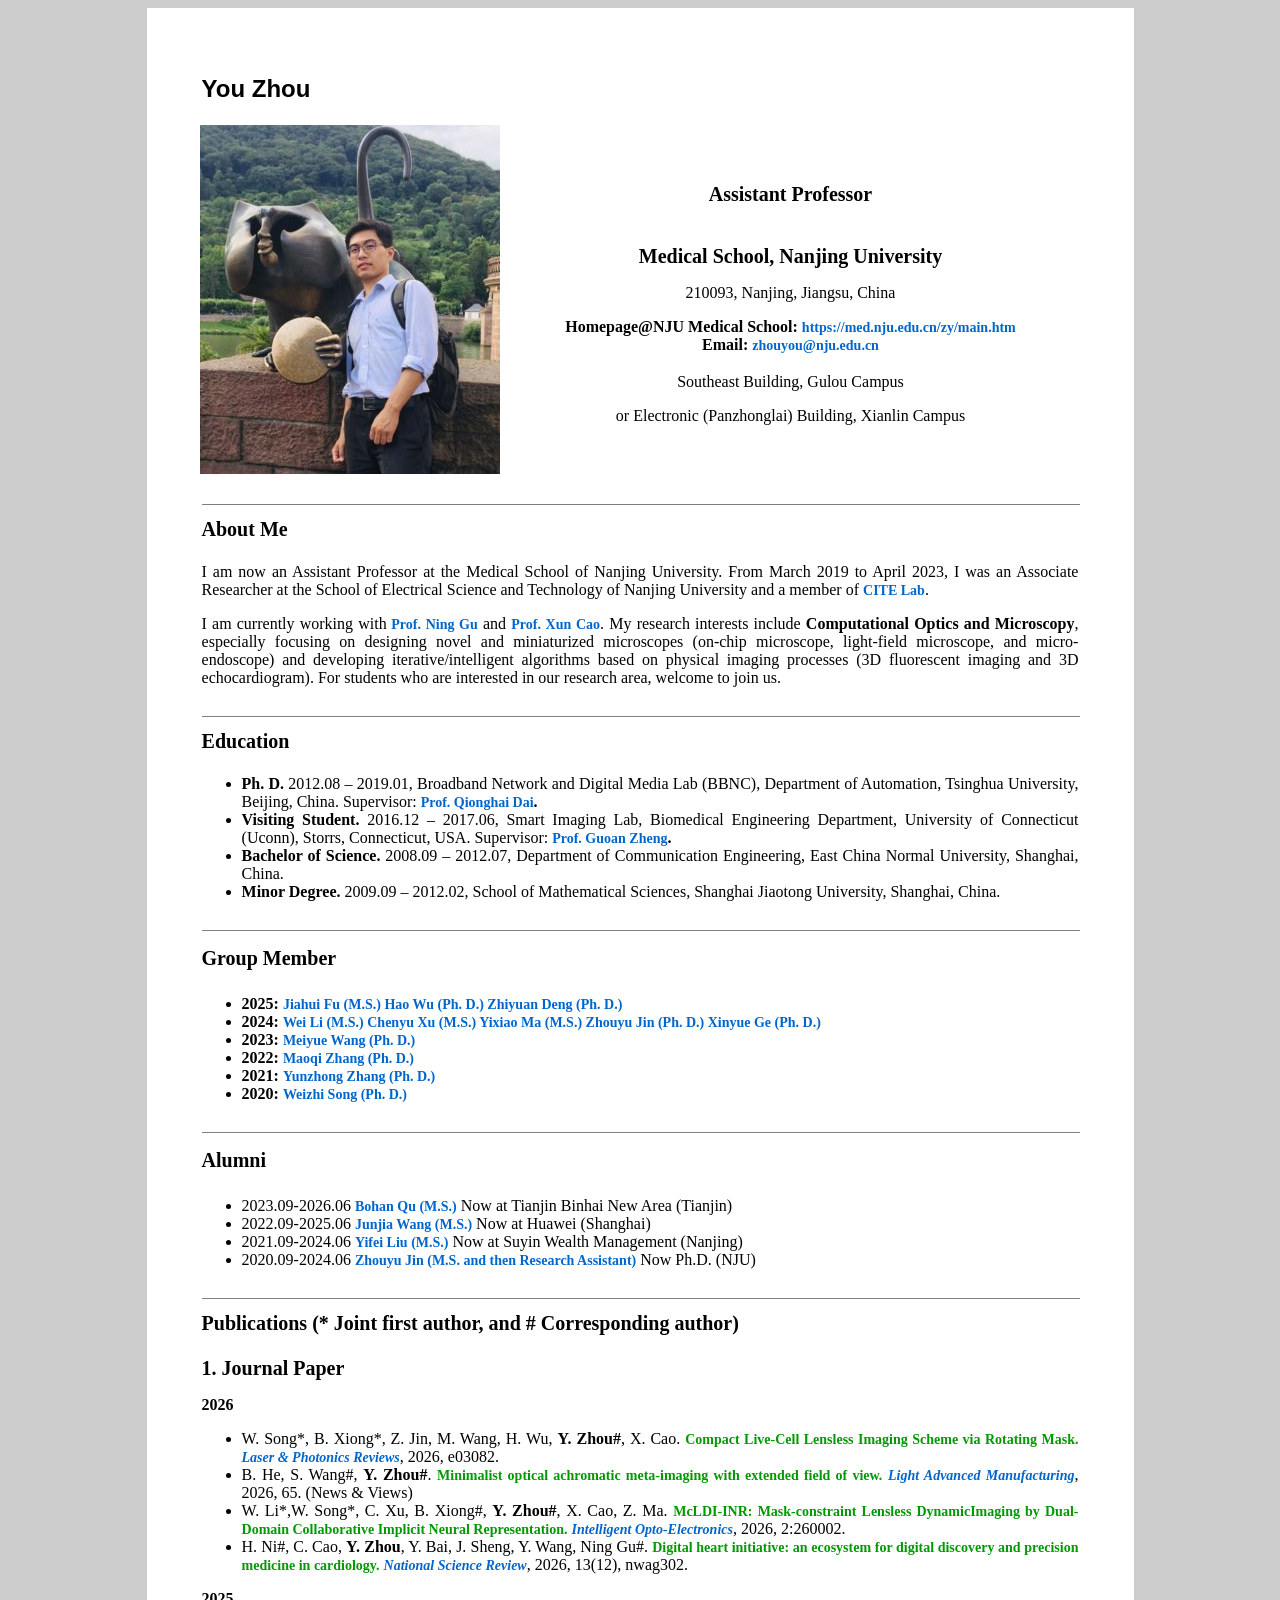
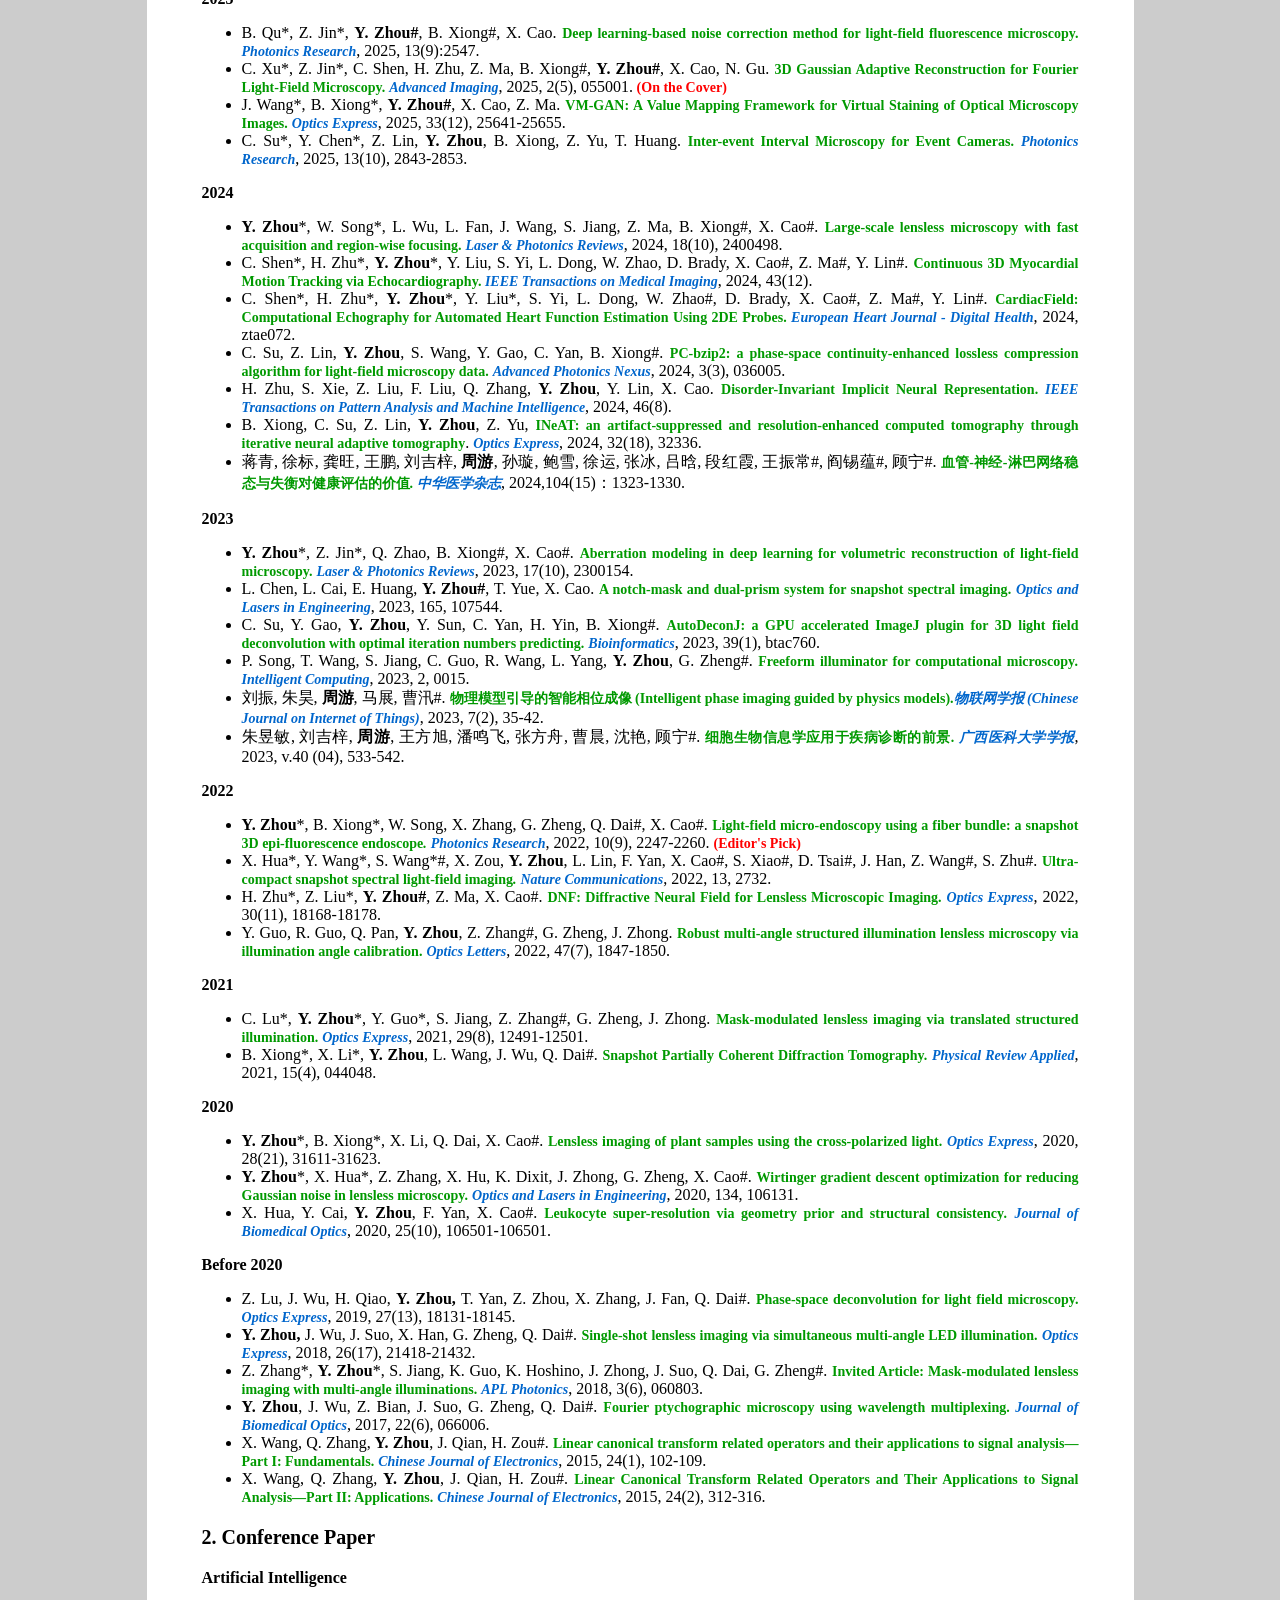
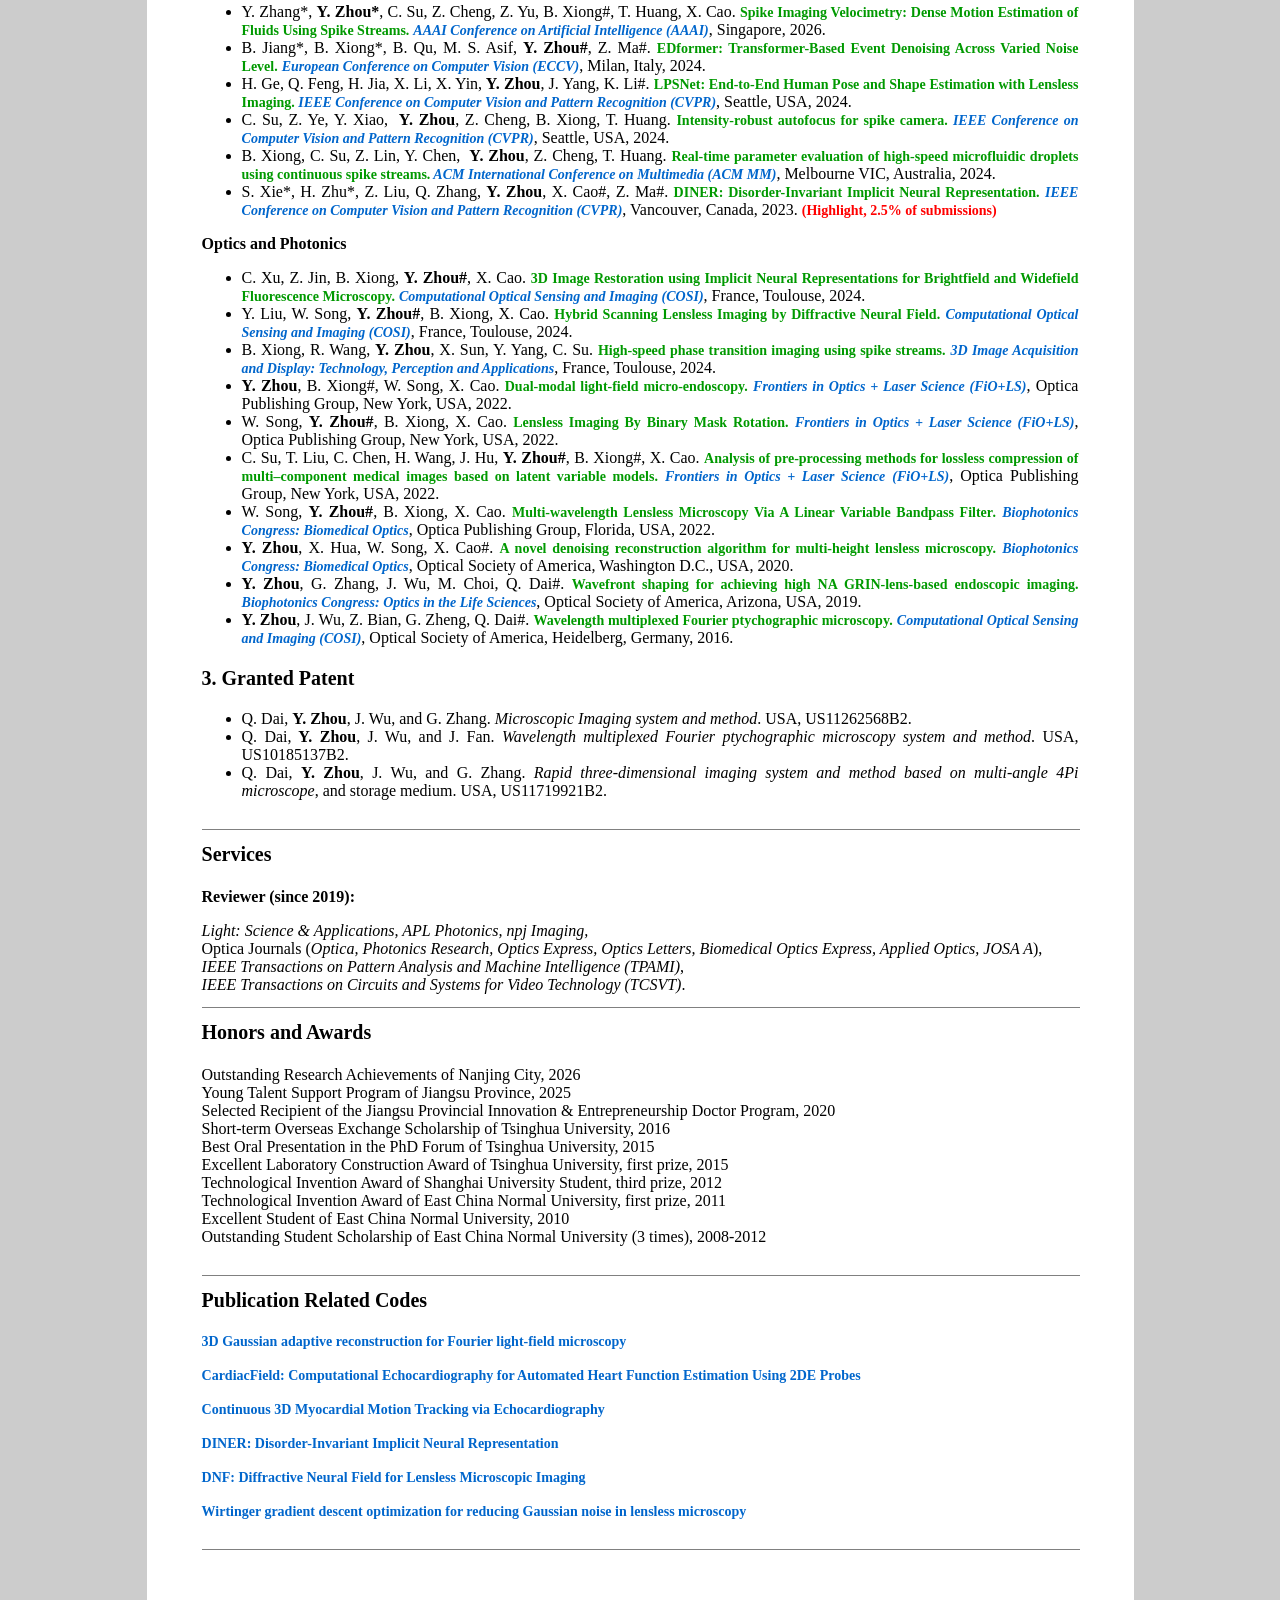
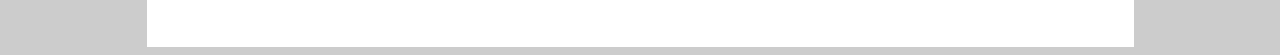
==== commit 20cb33d6: "Add files via upload" ====
--- a/index.html
+++ b/index.html
@@ -288,9 +288,10 @@
         <tbody>
           <tr>
             <td height="97" valign="middle" class="style23"><ul>
-              <li><strong>2025: <span class="papertitle1">Hao Wu (Ph. D.) Zhiyuan Deng (Ph. D.) </span></strong></li>
+              <li><strong>2025: <span class="papertitle1">Jiahui Fu (M.S.) Hao Wu (Ph. D.) Zhiyuan Deng (Ph. D.) </span></strong></li>
               <li><strong>2024: <span class="papertitle1">Wei Li (M.S.) Chenyu Xu (M.S.) Yixiao Ma (M.S.) Zhouyu Jin (Ph. D.) Xinyue Ge (Ph. D.)</span></strong></li>
-<li><strong>2023: <span class="papertitle1">Bohan Qu (M.S.) Meiyue Wang (Ph. D.)</span></strong></li>
+			  <li><strong>2023: <span class="papertitle1">Meiyue Wang (Ph. D.)</span></strong></li>
+			  <li><strong>2022: <span class="papertitle1">Maoqi Zhang (Ph. D.)</span></strong></li>
               <li><strong>2021: <span class="papertitle1">Yunzhong Zhang (Ph. D.)</span></strong></li>
               <li><strong>2020: <span class="papertitle1">Weizhi Song (Ph. D.)</span></strong></li>
             </ul></td>
@@ -313,9 +314,10 @@
         <tbody>
           <tr>
             <td height="40" valign="middle" class="style23"><ul>
+			  <li>2023.09-2026.06  <strong><span class="papertitle1">Bohan Qu (M.S.)</span></strong> Now at Tianjin Binhai New Area (Tianjin)</li>
               <li>2022.09-2025.06  <strong><span class="papertitle1">Junjia Wang (M.S.)</span></strong> Now at Huawei (Shanghai)</li>
               <li>2021.09-2024.06 <strong><span class="papertitle1">Yifei Liu (M.S.)</span></strong> Now at Suyin Wealth Management (Nanjing)</li>
-<li>2020.09-2024.06 <strong><span class="papertitle1">Zhouyu Jin (M.S. and then Research Assistant)</span></strong> Now Ph.D. (NJU)</li>
+			  <li>2020.09-2024.06 <strong><span class="papertitle1">Zhouyu Jin (M.S. and then Research Assistant)</span></strong> Now Ph.D. (NJU)</li>
             </ul></td>
           </tr>
         </tbody>
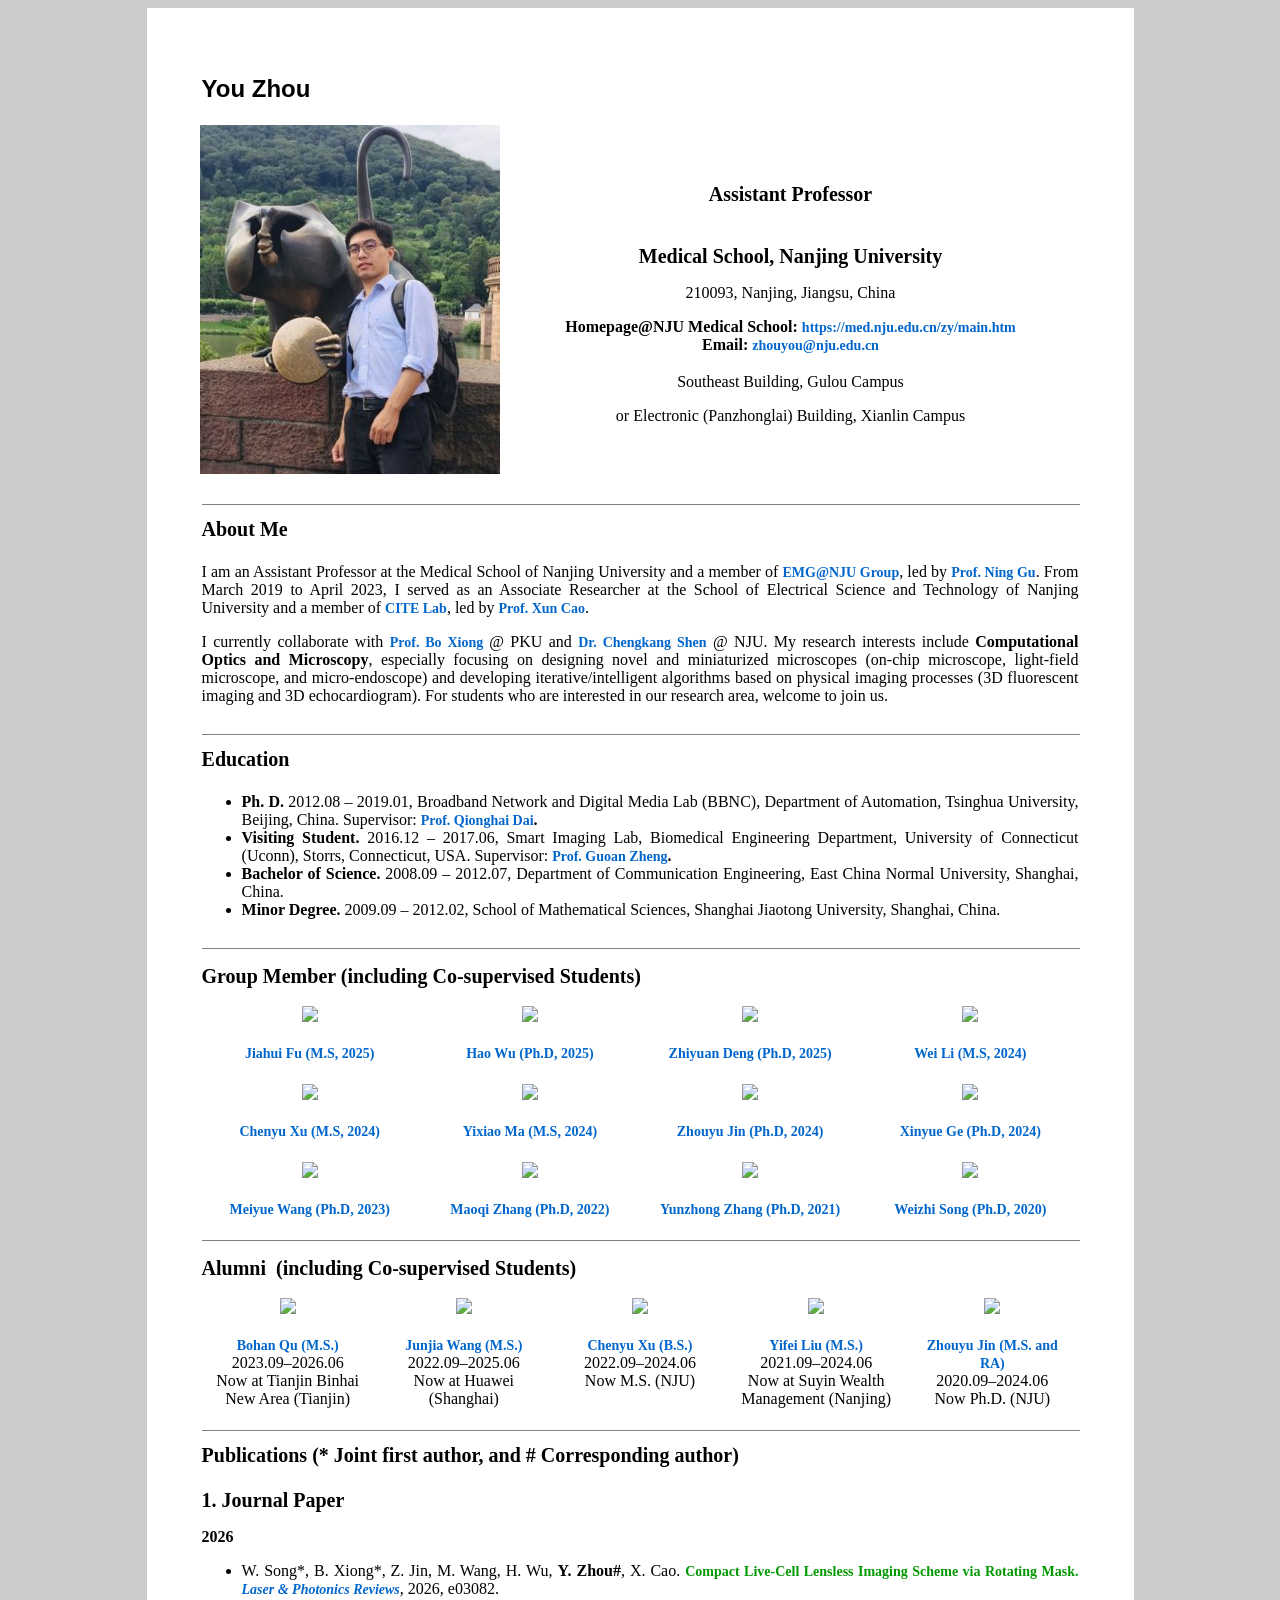
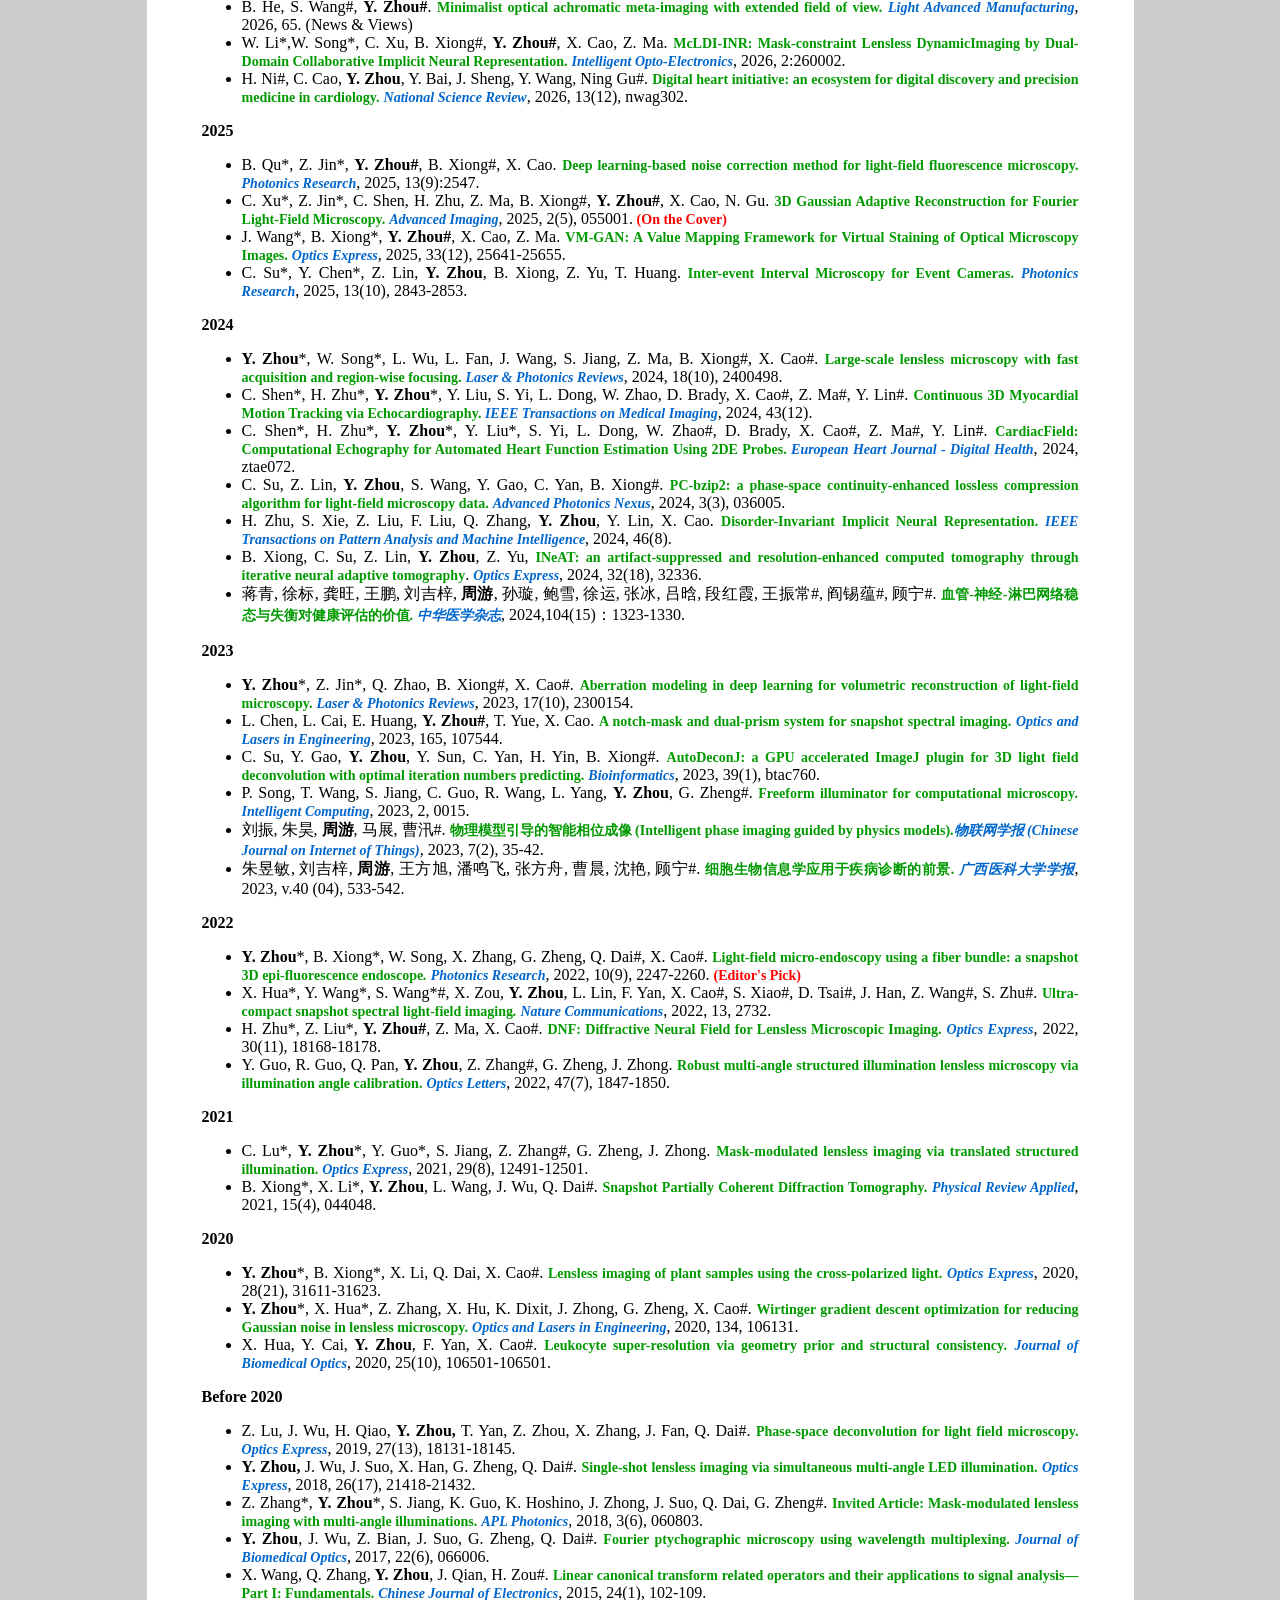
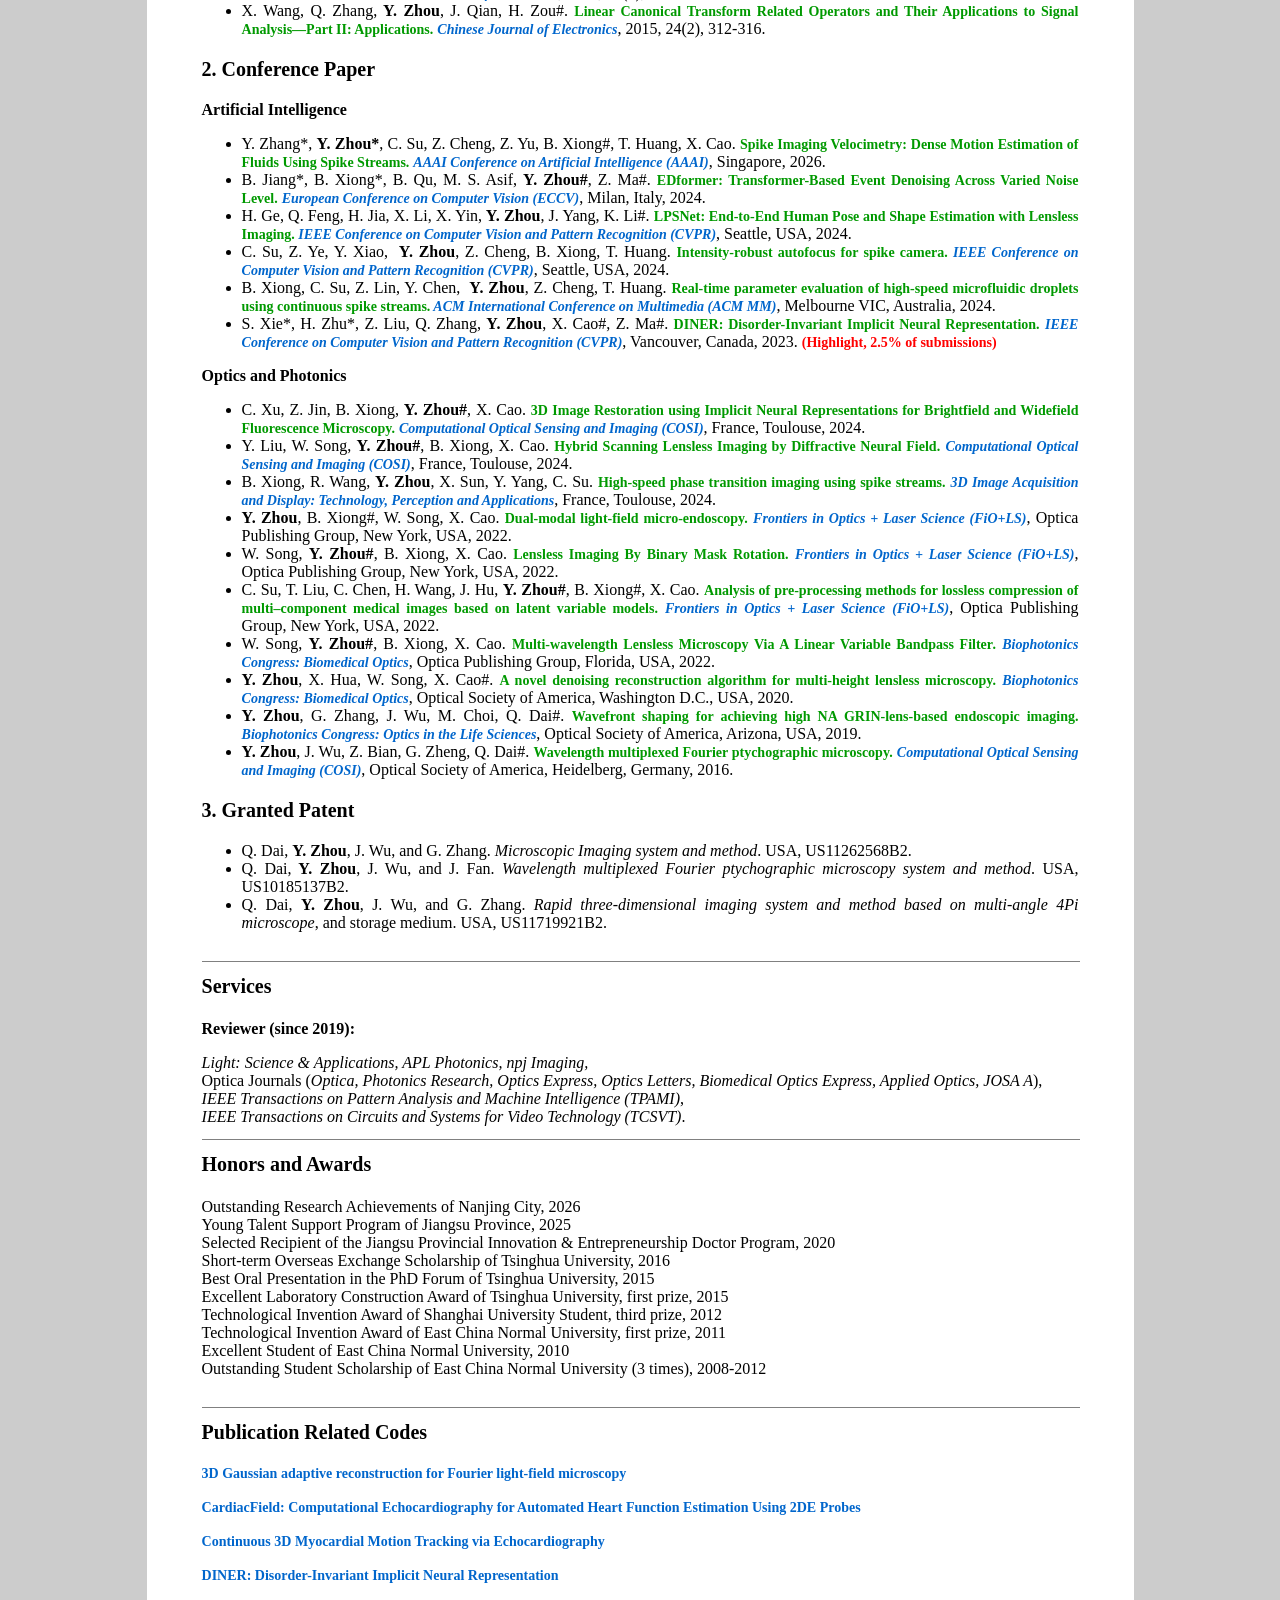
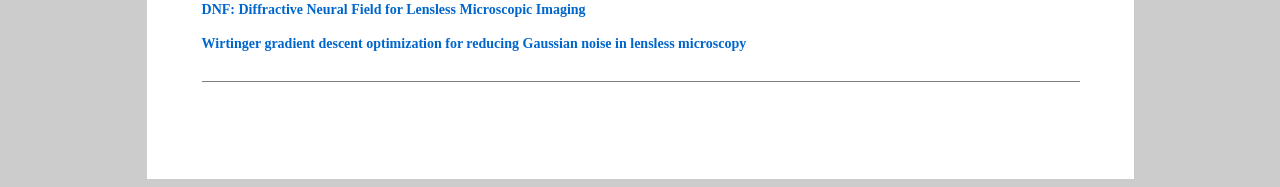
==== commit c6333670: "Add files via upload" ====
--- a/index.html
+++ b/index.html
@@ -244,8 +244,8 @@
       </table>
       <table width="90%" align="center" bgcolor="#FFFFFF">
         <tr>
-          <td height="135" valign="middle" class="style23"><p>I am now an Assistant  Professor at the Medical School of Nanjing University. From March 2019  to April 2023, I was an Associate Researcher at the School of Electrical Science and Technology of Nanjing University and a member of <a href="https://cite.nju.edu.cn/" target="_blank" class="papertitle1"> CITE Lab</a>. </p>
-          <p>I am currently working with<span class="papertitle1" style="font-family: 'Times New Roman', Times, serif"> <a href="https://med.nju.edu.cn/gn/main.htm" target="_blank" class="papertitle1">Prof. Ning Gu</a></span> and <a href="https://cite.nju.edu.cn/People/Faculty/20190621/i5054.html" target="_blank" class="papertitle1">Prof. Xun Cao</a>. My<strong> </strong>research  interests include <strong>Computational Optics and Microscopy</strong>, especially focusing on designing novel  and miniaturized microscopes (on-chip microscope, light-field microscope, and   micro-endoscope) and developing iterative/intelligent algorithms based on physical imaging  processes  (3D fluorescent imaging and 3D echocardiogram). For students who are interested in our research  area, welcome to join us.</p></td>
+          <td height="135" valign="middle" class="style23"><p>I am   an Assistant Professor at the Medical School of Nanjing University and a member of <a href="https://emg-nju.github.io/Homepage/" target="_blank" class="papertitle1"> EMG@NJU Group</a>, led by <span class="papertitle1" style="font-family: 'Times New Roman', Times, serif"> <a href="https://med.nju.edu.cn/gn/main.htm" target="_blank" class="papertitle1">Prof. Ning Gu</a></span>. From March 2019 to April 2023, I served as an Associate Researcher at the School of Electrical Science and Technology of Nanjing University and a member of <a href="https://cite.nju.edu.cn/" target="_blank" class="papertitle1"> CITE Lab</a>, led by <a href="https://cite.nju.edu.cn/People/Faculty/20190621/i5054.html" target="_blank" class="papertitle1">Prof. Xun Cao</a>. </p>
+          <p>I currently collaborate with <span class="papertitle1" style="font-family: 'Times New Roman', Times, serif"> <a href="https://imt.bjmu.edu.cn/szll/yjsds/yxgcjs_2/6657ae79fe2648efa71b0612b138c61c.htm" target="_blank" class="papertitle1">Prof. Bo Xiong </a></span> @ PKU and <a href="https://vision.nju.edu.cn/2c/f1/c29472a535793/page.htm" target="_blank" class="papertitle1">Dr. Chengkang Shen</a> @ NJU. My<strong> </strong>research  interests include <strong>Computational Optics and Microscopy</strong>, especially focusing on designing novel and miniaturized microscopes (on-chip microscope, light-field microscope, and micro-endoscope) and developing iterative/intelligent algorithms based on physical imaging  processes (3D fluorescent imaging and 3D echocardiogram). For students who are interested in our research  area, welcome to join us.</p></td>
         </tr>
       </table>
       <table width="90%" align="center" bgcolor="#FFFFFF">
@@ -280,24 +280,75 @@
       <table width="90%" align="center">
         <tbody>
           <tr>
-            <td height="29" class="STYLE831"> Group Member</td>
-          </tr>
-        </tbody>
-      </table>
-      <table width="90%" align="center">
-        <tbody>
-          <tr>
-            <td height="97" valign="middle" class="style23"><ul>
-              <li><strong>2025: <span class="papertitle1">Jiahui Fu (M.S.) Hao Wu (Ph. D.) Zhiyuan Deng (Ph. D.) </span></strong></li>
-              <li><strong>2024: <span class="papertitle1">Wei Li (M.S.) Chenyu Xu (M.S.) Yixiao Ma (M.S.) Zhouyu Jin (Ph. D.) Xinyue Ge (Ph. D.)</span></strong></li>
-			  <li><strong>2023: <span class="papertitle1">Meiyue Wang (Ph. D.)</span></strong></li>
-			  <li><strong>2022: <span class="papertitle1">Maoqi Zhang (Ph. D.)</span></strong></li>
-              <li><strong>2021: <span class="papertitle1">Yunzhong Zhang (Ph. D.)</span></strong></li>
-              <li><strong>2020: <span class="papertitle1">Weizhi Song (Ph. D.)</span></strong></li>
-            </ul></td>
-          </tr>
-        </tbody>
-      </table>
+            <td height="29" class="STYLE831"> Group Member (including Co-supervised Students)</td>
+          </tr>
+        </tbody>
+      </table>
+     
+		
+  <table width="90%" align="center" cellpadding="10" class="style23">
+  <tr>
+    <td align="center" width="25%" valign="top">
+      <img src="photos/fujiahui.jpg" height="100" width="auto"><br><br>
+      <strong><span class="papertitle1">Jiahui Fu (M.S, 2025)</span></strong><br>
+    </td>
+    <td align="center" width="25%" valign="top">
+      <img src="photos/wuhao.jpg" height="100" width="auto"><br><br>
+      <strong><span class="papertitle1">Hao Wu (Ph.D, 2025)</span></strong><br>
+    </td>
+    <td align="center" width="25%" valign="top">
+      <img src="photos/dengzhiyuan.jpg" height="100" width="auto"><br><br>
+      <strong><span class="papertitle1">Zhiyuan Deng (Ph.D, 2025)</span></strong><br>
+    </td>
+    <td align="center" width="25%" valign="top">
+      <img src="photos/liwei.jpg" height="100" width="auto"><br><br>
+      <strong><span class="papertitle1">Wei Li (M.S, 2024)</span></strong><br>
+    </td>
+  </tr>
+
+  <tr>
+    <td align="center" width="25%" valign="top">
+      <img src="photos/xuchenyu.jpg" height="100" width="auto"><br><br>
+      <strong><a href="https://chaos1025.github.io/" target="_blank" class="papertitle1"><span class="papertitle1">Chenyu Xu (M.S, 2024)</span></a></strong><br>
+    </td>
+    <td align="center" width="25%" valign="top">
+      <img src="photos/mayixiao.jpg" height="100" width="auto"><br><br>
+      <strong><span class="papertitle1">Yixiao Ma (M.S, 2024)</span></strong><br>
+    </td>
+    <td align="center" width="25%" valign="top">
+      <img src="photos/jinzhouyu.jpg" height="100" width="auto"><br><br>
+      <strong><span class="papertitle1">Zhouyu Jin (Ph.D, 2024)</span></strong><br>
+    </td>
+    <td align="center" width="25%" valign="top">
+      <img src="photos/gexinyue.jpg" height="100" width="auto"><br><br>
+      <strong><span class="papertitle1">Xinyue Ge (Ph.D, 2024)</span></strong><br>
+    </td>
+  </tr>
+
+  <tr>
+    <td align="center" width="25%" valign="top">
+      <img src="photos/wangmeiyue.jpg" height="100" width="auto"><br><br>
+      <strong><span class="papertitle1">Meiyue Wang (Ph.D, 2023)</span></strong><br>
+    </td>
+    <td align="center" width="25%" valign="top">
+      <img src="photos/zhangmaoqi.jpg" height="100" width="auto"><br><br>
+      <strong><span class="papertitle1">Maoqi Zhang (Ph.D, 2022)</span></strong><br>
+    </td>
+    <td align="center" width="25%" valign="top">
+      <img src="photos/zhangyunzhong.png" height="100" width="auto"><br><br>
+      <strong><span class="papertitle1">Yunzhong Zhang (Ph.D, 2021)</span></strong><br>
+    </td>
+    <td align="center" width="25%" valign="top">
+      <img src="photos/songweizhi.jpg" height="100" width="auto"><br><br>
+      <strong><span class="papertitle1">Weizhi Song (Ph.D, 2020)</span></strong><br>
+    </td>
+  </tr>
+
+</table>
+
+
+		
+		
       <table width="90%" align="center" bgcolor="#FFFFFF">
         <tr>
           <td class="STYLE83"><hr align="center" width="100%" size="0" noshade class="t"></td>
@@ -306,22 +357,48 @@
       <table width="90%" align="center">
         <tbody>
           <tr>
-            <td height="29" class="STYLE831"> Alumni</td>
-          </tr>
-        </tbody>
-      </table>
-      <table width="90%" align="center">
-        <tbody>
-          <tr>
-            <td height="40" valign="middle" class="style23"><ul>
-			  <li>2023.09-2026.06  <strong><span class="papertitle1">Bohan Qu (M.S.)</span></strong> Now at Tianjin Binhai New Area (Tianjin)</li>
-              <li>2022.09-2025.06  <strong><span class="papertitle1">Junjia Wang (M.S.)</span></strong> Now at Huawei (Shanghai)</li>
-              <li>2021.09-2024.06 <strong><span class="papertitle1">Yifei Liu (M.S.)</span></strong> Now at Suyin Wealth Management (Nanjing)</li>
-			  <li>2020.09-2024.06 <strong><span class="papertitle1">Zhouyu Jin (M.S. and then Research Assistant)</span></strong> Now Ph.D. (NJU)</li>
-            </ul></td>
-          </tr>
-        </tbody>
-      </table>
+            <td height="29" class="STYLE831"> Alumni&nbsp; (including Co-supervised Students)</td>
+          </tr>
+        </tbody>
+      </table>
+	 
+<table width="90%" align="center" cellpadding="10">
+  <tbody>
+    <tr>
+      <td align="center" width="20%" valign="top">
+        <img src="photos/qubohan.jpg" height="100" width="auto" ><br><br>
+        <strong><span class="papertitle1">Bohan Qu (M.S.)</span></strong><br>
+        <span class="style23">2023.09–2026.06</span><br>
+        <span class="style23">Now at Tianjin Binhai New Area (Tianjin)</span>
+      </td>
+      <td align="center" width="20%" valign="top">
+        <img src="photos/wangjunjia.jpg" height="100" width="auto" ><br><br>
+        <strong><span class="papertitle1">Junjia Wang (M.S.)</span></strong><br>
+        <span class="style23">2022.09–2025.06</span> <br>
+        <span class="style23">Now at Huawei (Shanghai)</span>
+      </td>
+	  <td align="center" width="20%" valign="top">
+        <img src="photos/xuchenyu.jpg" height="100" width="auto" ><br><br>
+        <strong><span class="papertitle1">Chenyu Xu (B.S.)</span></strong><br>
+        <span class="style23">2022.09–2024.06</span> <br>
+        <span class="style23">Now M.S. (NJU)</span>
+      </td>
+      <td align="center" width="20%" valign="top">
+        <img src="photos/liuyifei.jpg" height="100" width="auto" ><br><br>
+        <strong><span class="papertitle1">Yifei Liu (M.S.)</span></strong><br>
+        <span class="style23">2021.09–2024.06</span><br>
+        <span class="style23">Now at Suyin Wealth Management (Nanjing)</span>
+      </td>
+      <td align="center" width="20%" valign="top">
+        <img src="photos/jinzhouyu.jpg" height="100" width="auto" ><br><br>
+        <strong><span class="papertitle1">Zhouyu Jin (M.S. and RA)</span></strong><br>
+        <span class="style23">2020.09–2024.06</span><br>
+        <span class="style23">Now Ph.D. (NJU)</span>
+      </td>
+    </tr>
+  </tbody>
+</table>
+		
       <table width="90%" align="center" bgcolor="#FFFFFF">
         <tr>
           <td height="4" class="STYLE83"><hr align="center" width="100%" size="0" noshade class="t"></td>
@@ -462,6 +539,7 @@
           </tr>
         </tbody>
       </table>
+		
       <table width="90%" align="center" bgcolor="#FFFFFF">
         <tr>
           <td height="4" class="STYLE83"><hr align="center" width="100%" size="0" noshade class="t"></td>
@@ -474,6 +552,7 @@
           </tr>
         </tbody>
       </table>
+		
       <table width="90%" align="center">
         <tbody>
           <tr>
@@ -484,6 +563,7 @@
           <em>IEEE  Transactions on Circuits and Systems for Video Technology (TCSVT)</em>.</tr>
         </tbody>
       </table>
+		
       <table width="90%" align="center" bgcolor="#FFFFFF">
         <tr>
           <td height="4" class="STYLE83"><hr align="center" width="100%" size="0" noshade class="t"></td>
@@ -496,6 +576,7 @@
           </tr>
         </tbody>
       </table>
+		
       <table width="90%" align="center">
         <tbody>
           <tr>
@@ -514,6 +595,7 @@
           </tr>
         </tbody>
       </table>
+		
       <table width="90%" align="center" bgcolor="#FFFFFF">
         <tr>
           <td class="STYLE83"><hr align="center" width="100%" size="0" noshade class="t"></td>
@@ -535,11 +617,13 @@
           </tr>
         </tbody>
       </table>
+		
       <table width="90%" align="center" bgcolor="#FFFFFF">
         <tr>
           <td class="STYLE83"><hr align="center" width="100%" size="0" noshade class="t"></td>
         </tr>
       </table>
+		
       <p>&nbsp;</p>
       <p>&nbsp;</p></td>
   </tr>
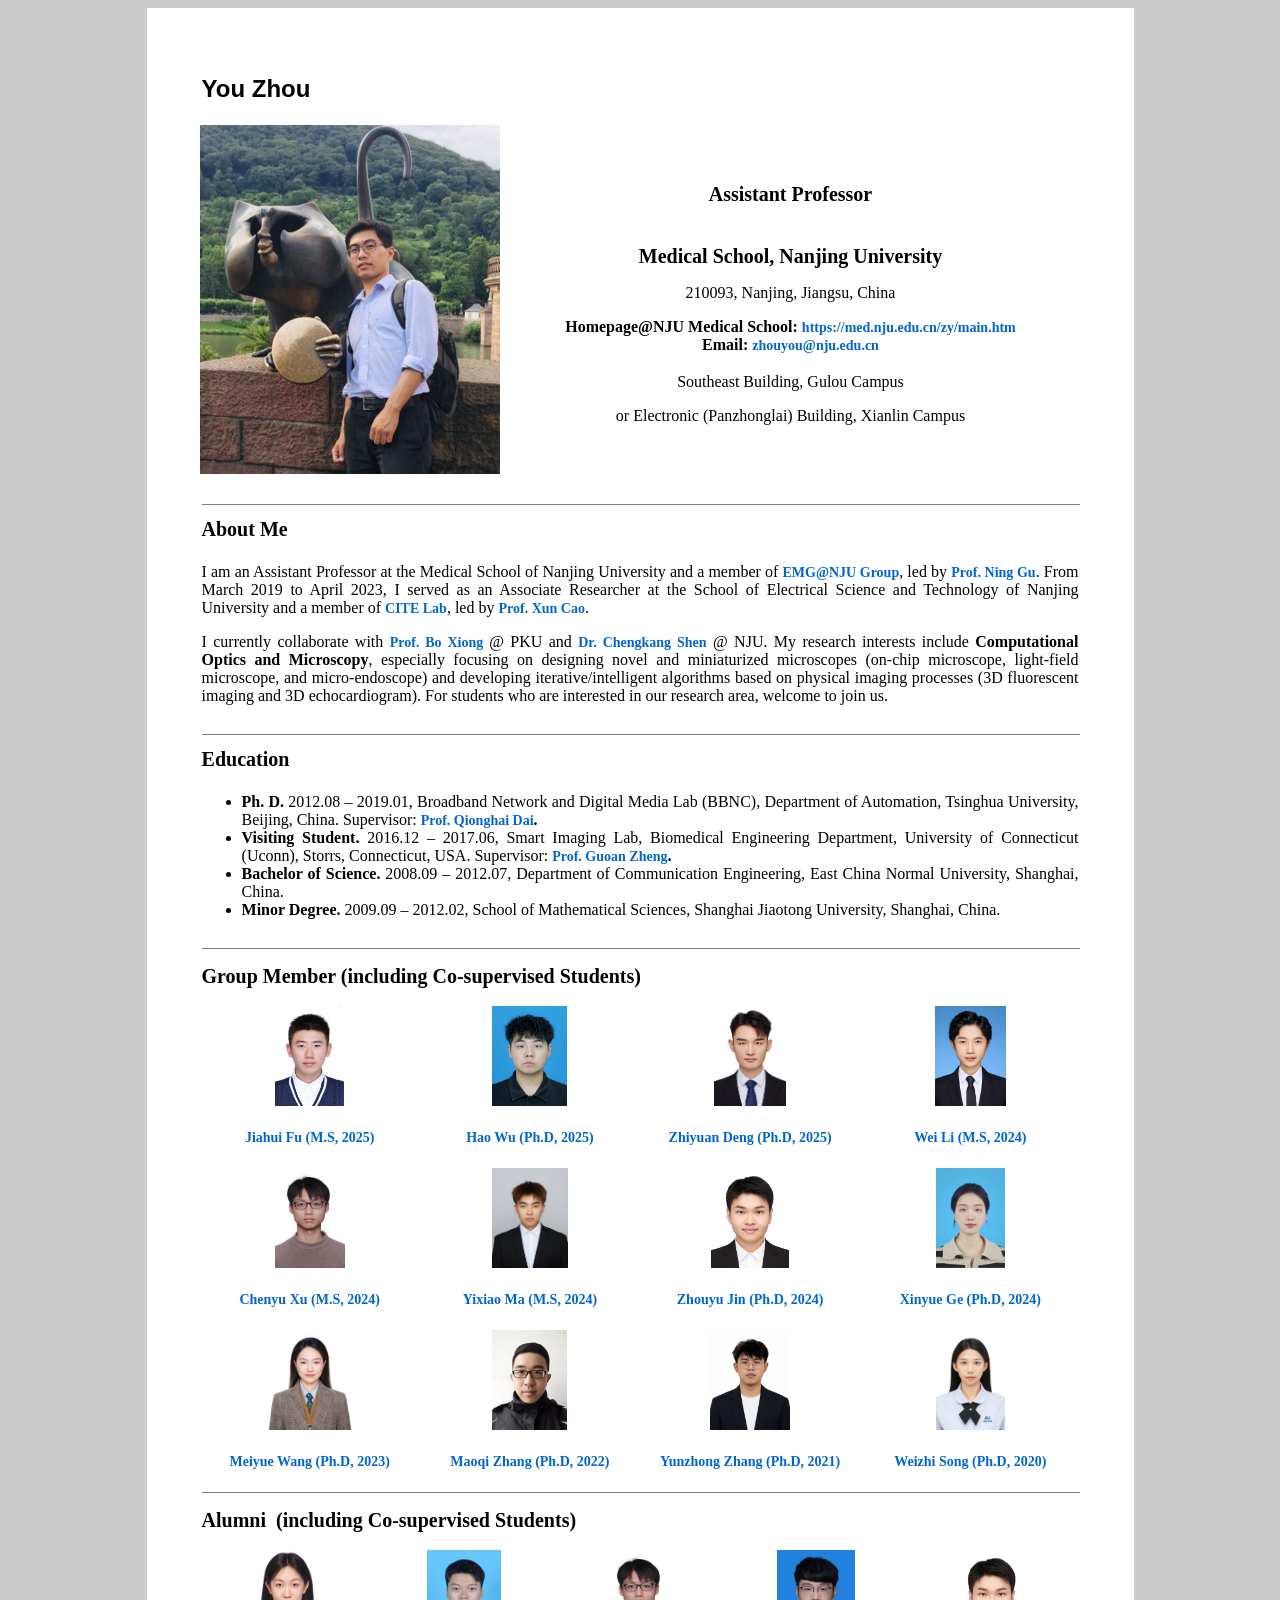
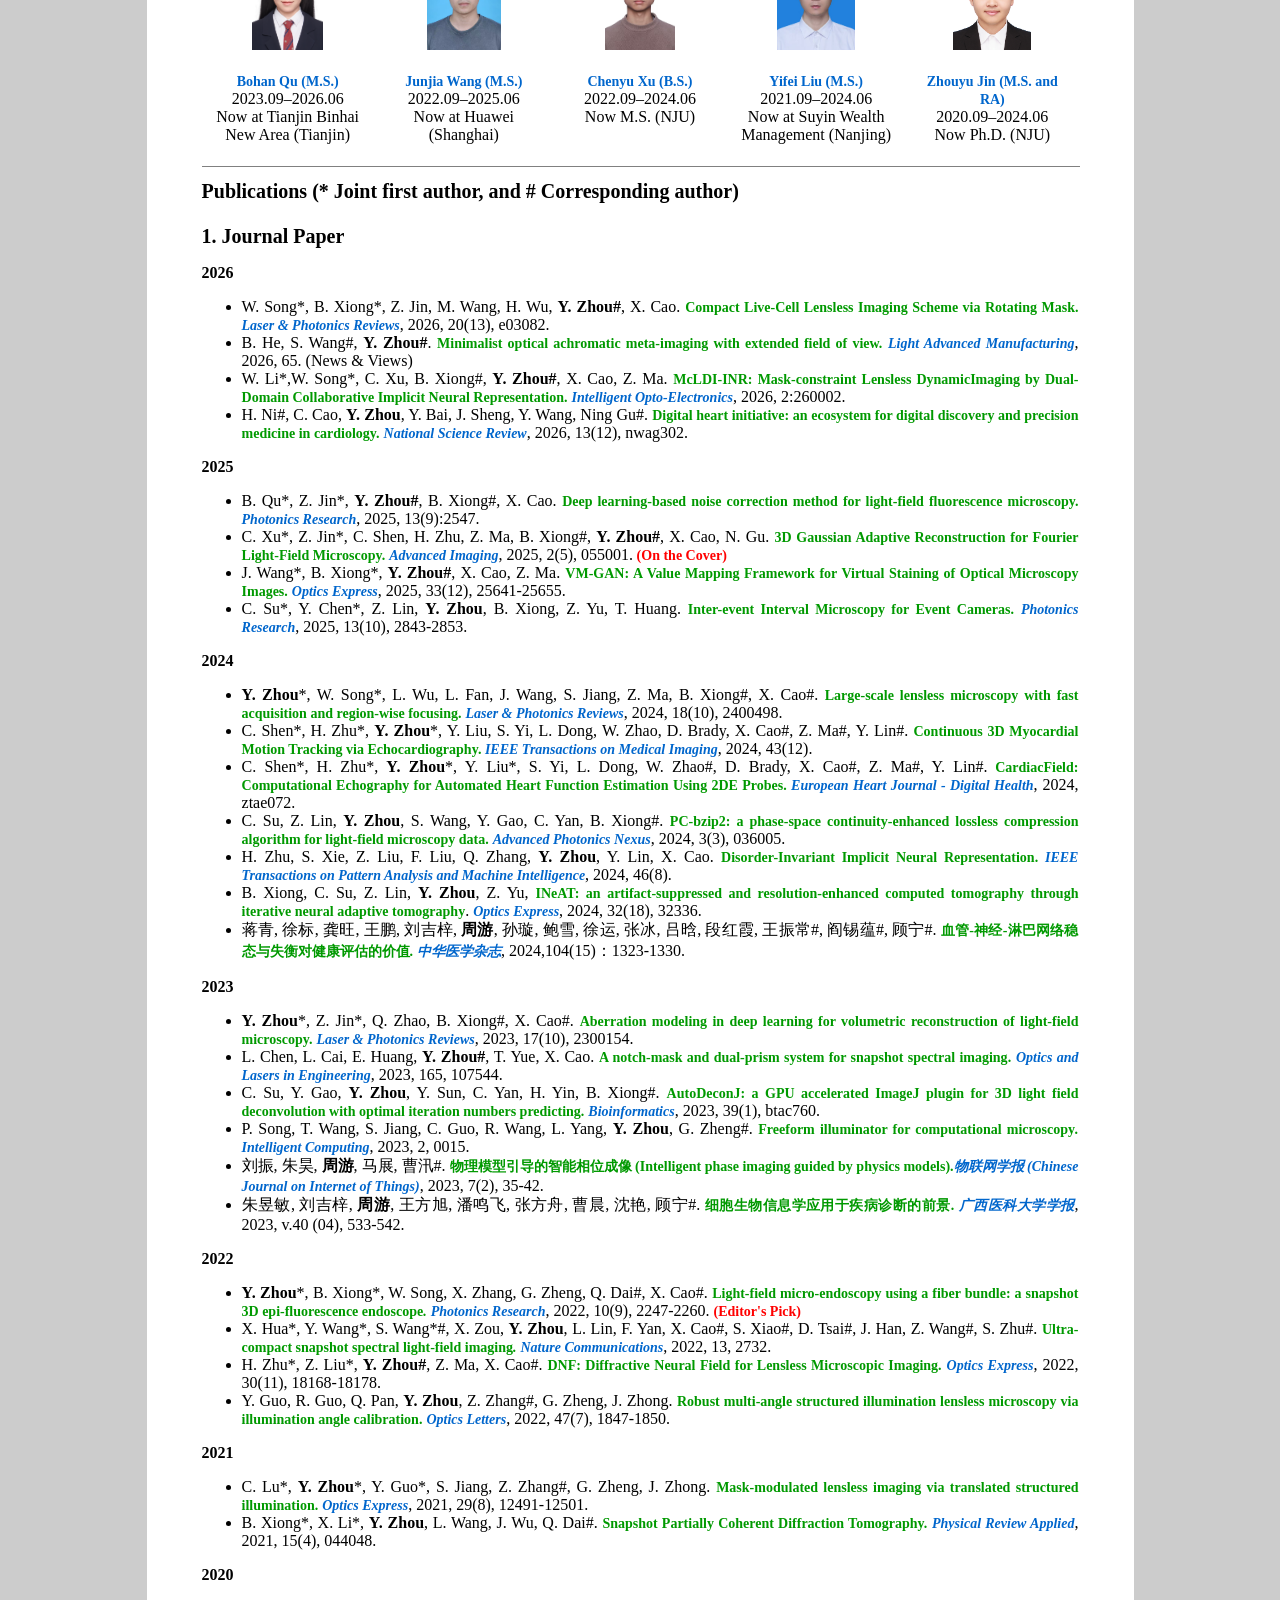
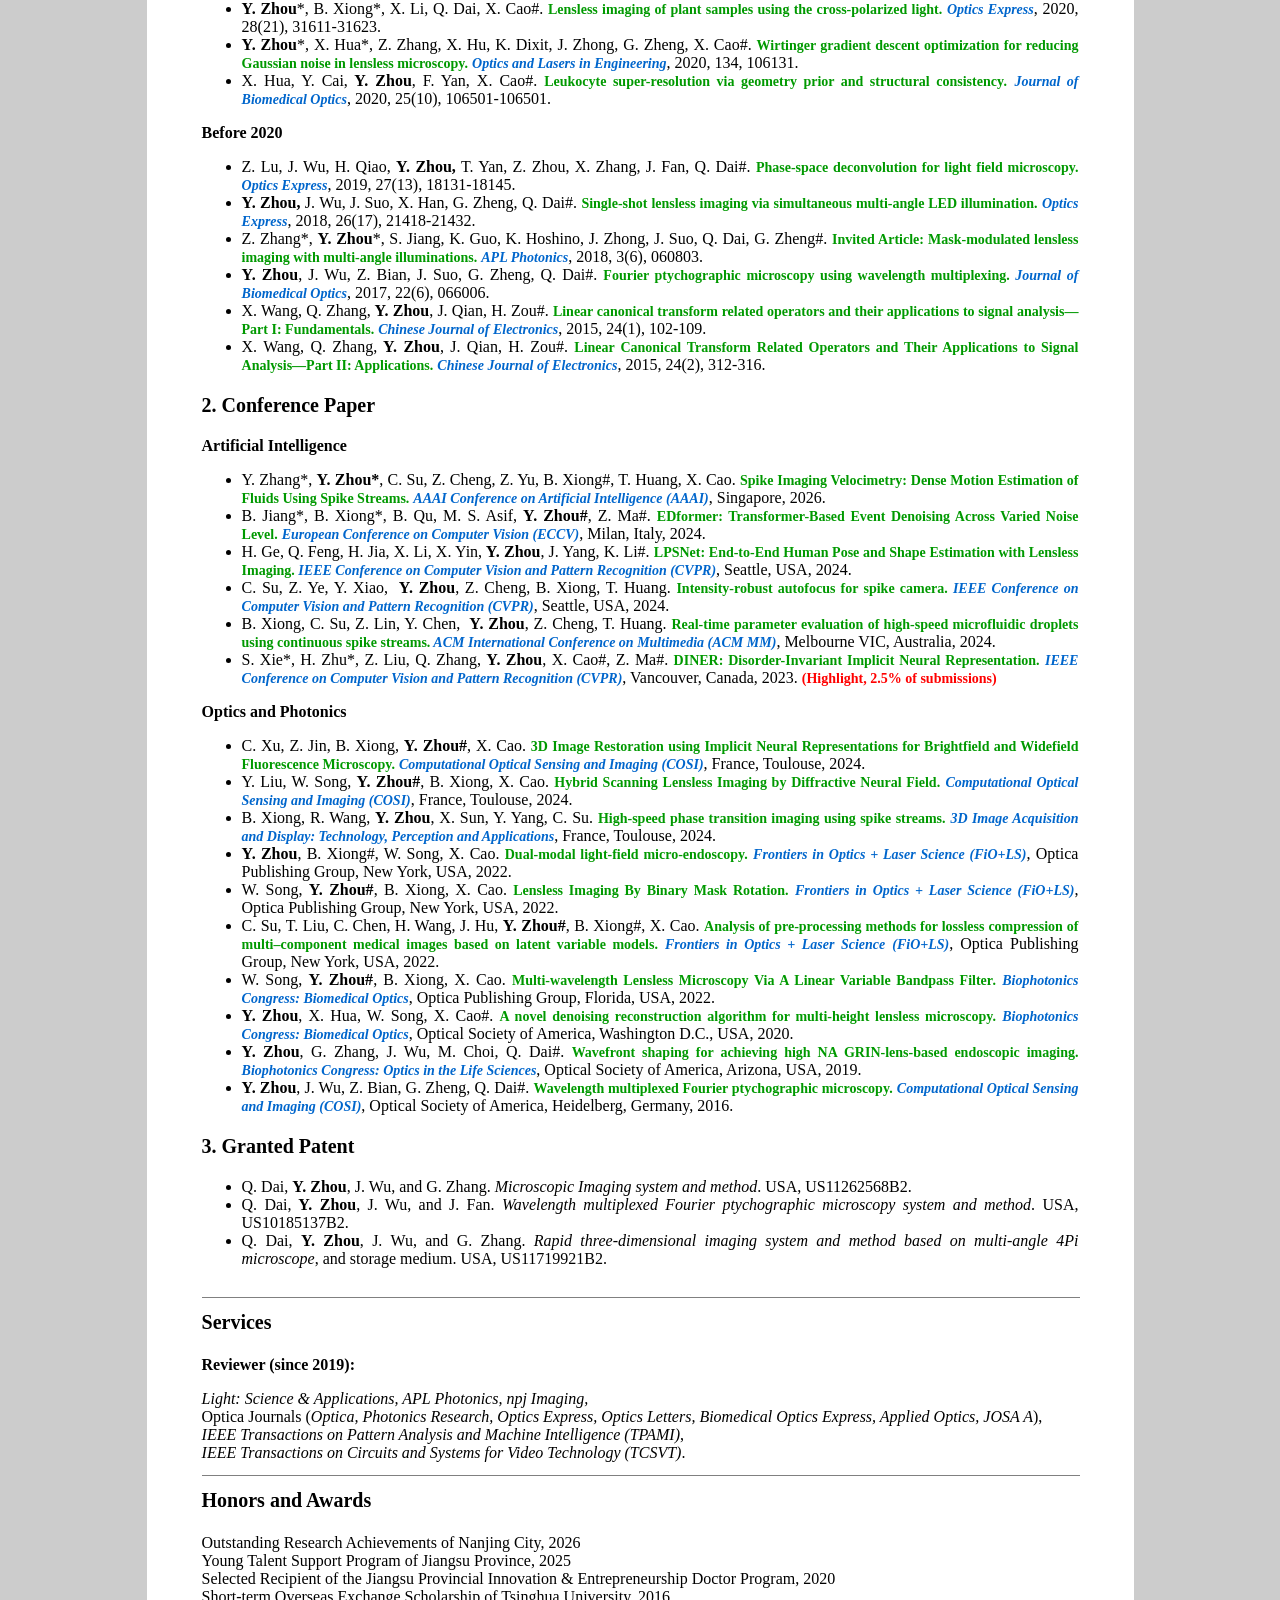
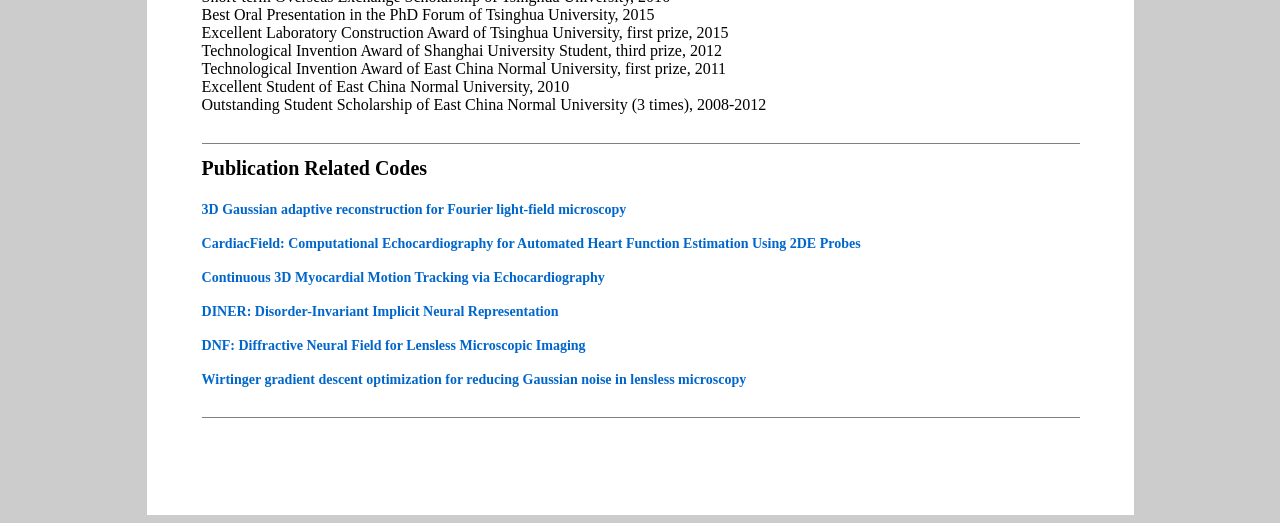
==== commit 53751703: "Add files via upload" ====
--- a/index.html
+++ b/index.html
@@ -418,9 +418,9 @@
 				
 			<p style="font-size: 16px"><strong>2026</strong></p>
               <ul>
-                <li>W. Song*, B. Xiong*, Z. Jin, M. Wang, H. Wu, <strong>Y. Zhou#</strong>, X. Cao. <a href="https://onlinelibrary.wiley.com/doi/10.1002/lpor.202503082" target="_blank"><span class="projectpage1">Compact Live-Cell Lensless Imaging Scheme via Rotating Mask.</a></span> <em><span class="papertitle1"><strong>Laser &amp; Photonics Reviews</strong></span></em>, 2026, e03082.</li>
+                <li>W. Song*, B. Xiong*, Z. Jin, M. Wang, H. Wu, <strong>Y. Zhou#</strong>, X. Cao. <a href="https://onlinelibrary.wiley.com/doi/10.1002/lpor.202503082" target="_blank"><span class="projectpage1">Compact Live-Cell Lensless Imaging Scheme via Rotating Mask.</a></span> <em><span class="papertitle1"><strong>Laser &amp; Photonics Reviews</strong></span></em>, 2026, 20(13), e03082.</li>
 				<li>B. He, S. Wang#, <strong>Y. Zhou#</strong>. <a href="https://www.light-am.com/article/doi/10.37188/lam.2026.065" target="_blank"><span class="projectpage1">Minimalist optical achromatic meta-imaging with extended field of view.</a></span> <em><span class="papertitle1"><strong>Light Advanced Manufacturing</strong></span></em>, 2026, 65. (News &amp; Views)</li>
-			    <li>W. Li*,W. Song*, C. Xu, B. Xiong#,  <strong>Y. Zhou#</strong>, X. Cao, Z. Ma. <a href="https://www.oejournal.org/ioe/article/id/b059a09b-ca49-4b9a-8df0-0217f2fe4d26" target="_blank"><span class="projectpage1">McLDI-INR: Mask-constraint Lensless DynamicImaging by Dual-Domain Collaborative Implicit Neural Representation.</a></span> <em><span class="papertitle1"><strong>Intelligent Opto-Electronics</strong></span></em>, 2026, 2:260002.</li>
+			    <li>W. Li*,W. Song*, C. Xu, B. Xiong#, <strong>Y. Zhou#</strong>, X. Cao, Z. Ma. <a href="https://www.oejournal.org/ioe/article/id/b059a09b-ca49-4b9a-8df0-0217f2fe4d26" target="_blank"><span class="projectpage1">McLDI-INR: Mask-constraint Lensless DynamicImaging by Dual-Domain Collaborative Implicit Neural Representation.</a></span> <em><span class="papertitle1"><strong>Intelligent Opto-Electronics</strong></span></em>, 2026, 2:260002.</li>
 				<li>H. Ni#, C. Cao, <strong>Y. Zhou</strong>, Y. Bai, J. Sheng, Y. Wang, Ning Gu#. <a href="https://academic.oup.com/nsr/article/13/12/nwag302/8692786#" target="_blank"><span class="projectpage1">Digital heart initiative: an ecosystem for digital discovery and precision medicine in cardiology.</a></span> <em><span class="papertitle1"><strong>National Science Review</strong></span></em>, 2026, 13(12), nwag302.</li>
 		      </ul>	
 					
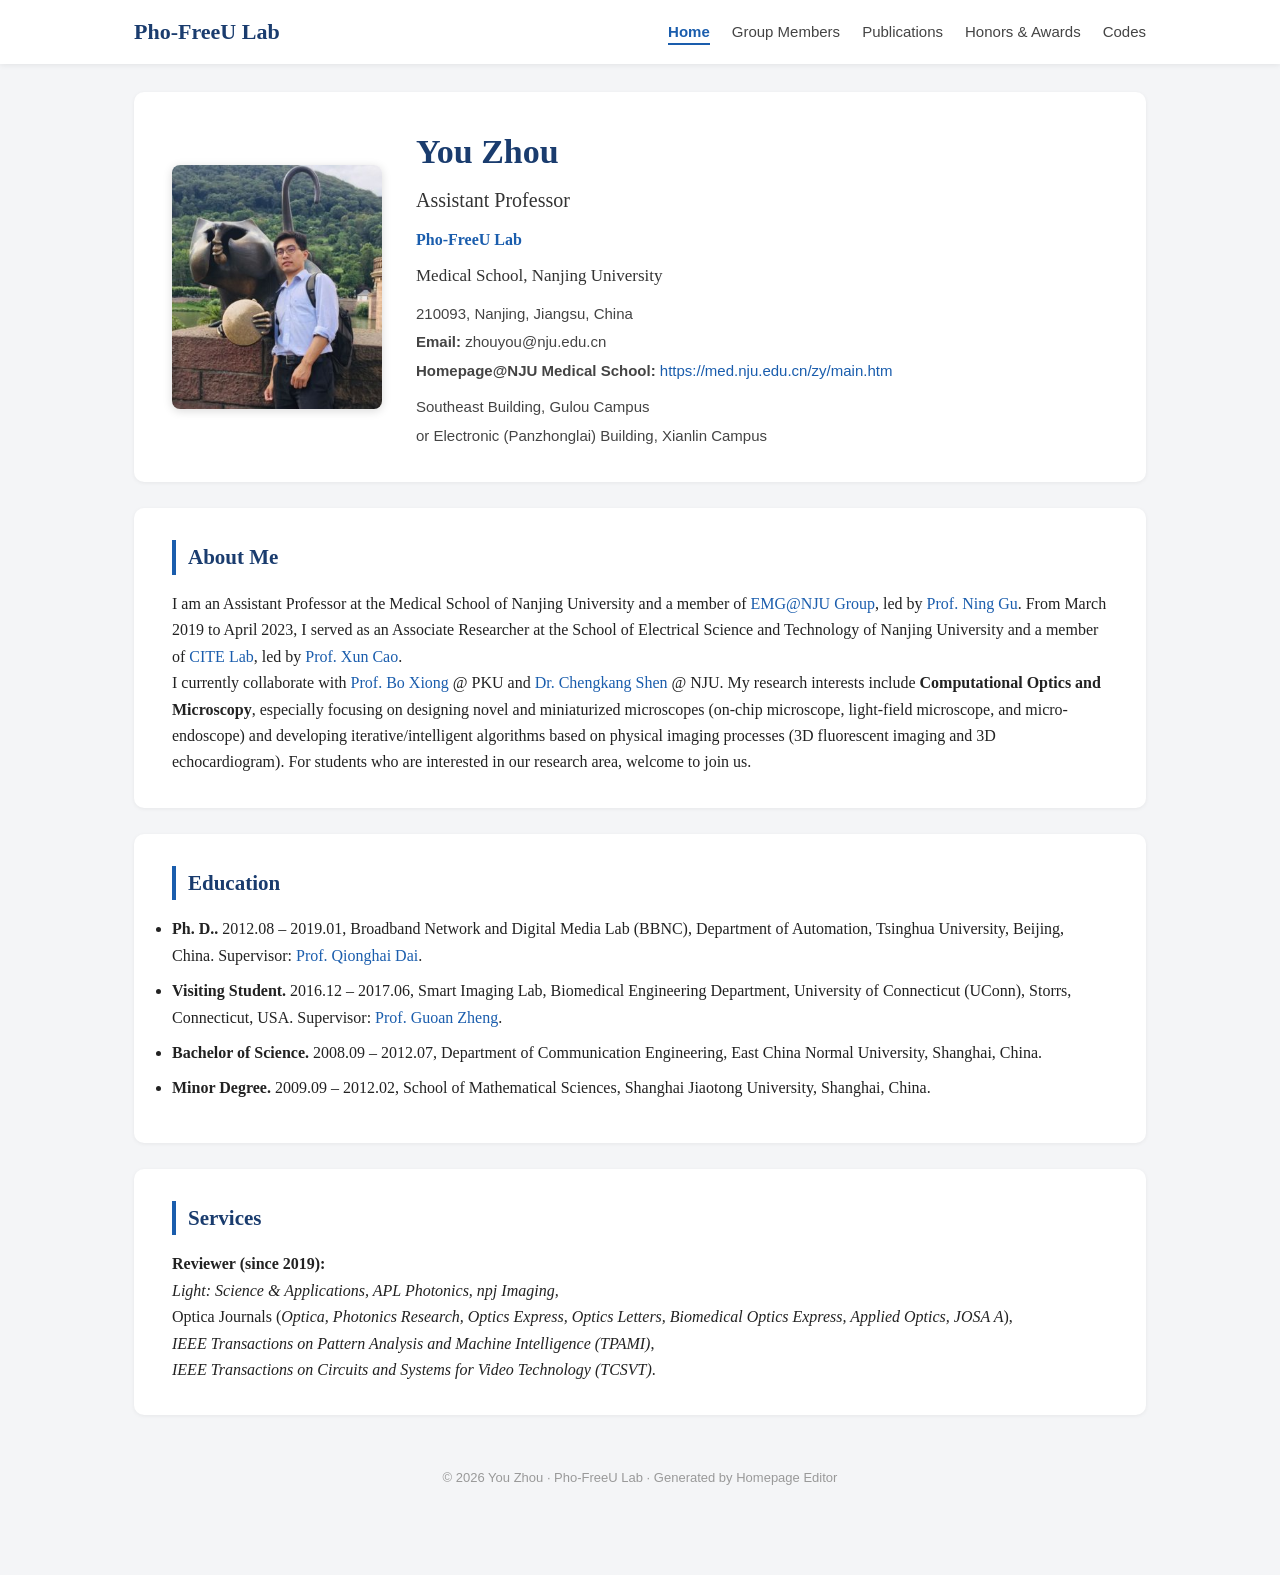
==== commit 9018588e: "Publish homepage via API at 2026-09-27 21:53:56" ====
--- a/index.html
+++ b/index.html
@@ -1,632 +1,23 @@
-<!--<!DOCTYPE HTML PUBLIC "-//W3C//DTD HTML 4.01 Transitional//EN" "http://www.w3c.org/TR/1999/REC-html401-19991224/loose.dtd">-->
 <!DOCTYPE html>
-<HTML xmlns="http://www.w3.org/1999/xhtml">
-	
-<HEAD><TITLE>You Zhou</TITLE>
-<meta http-equiv="Content-Type" content="text/html; charset=utf-8" />
-<!--<META content="text/html; charset=GB2312" http-equiv=Content-Type>-->
-<STYLE type=text/css>
-
-.style4 {
-	FONT-FAMILY: "Times New Roman", Times, serif; FONT-SIZE: 24px; FONT-WEIGHT: bold
-}
-<meta name="keywords" content="You Zhou
-Tsinghua University">
-
-.style21 {
-	COLOR: #0000ff
-}
-.style34 {
-	FONT-SIZE: 16px
-}
-BODY {
-	BACKGROUND-IMAGE: none;
-	background-color: #CCCCCC;
-}
-SPAN.style231 {
-	FONT-FAMILY: "Times New Roman","serif"; mso-style-name: style231; mso-style-unhide: no; mso-ansi-font-size: 12.0pt; mso-bidi-font-size: 12.0pt; mso-ascii-font-family: "Times New Roman"; mso-hansi-font-family: "Times New Roman"; mso-bidi-font-family: "Times New Roman"
-}
-SPAN.style2311 {
-	FONT-FAMILY: "Times New Roman","serif"; mso-style-name: style231; mso-style-unhide: no; mso-ansi-font-size: 12.0pt; mso-bidi-font-size: 12.0pt; mso-ascii-font-family: "Times New Roman"; mso-hansi-font-family: "Times New Roman"; mso-bidi-font-family: "Times New Roman"
-}
-SPAN.style23111 {
-	FONT-FAMILY: "Times New Roman","serif"; mso-style-name: style231; mso-style-unhide: no; mso-ansi-font-size: 12.0pt; mso-bidi-font-size: 12.0pt; mso-ascii-font-family: "Times New Roman"; mso-hansi-font-family: "Times New Roman"; mso-bidi-font-family: "Times New Roman"
-}
-A:link {
-	TEXT-DECORATION: none
-}
-A:visited {
-	TEXT-DECORATION: none
-}
-A:hover {
-	TEXT-DECORATION: none
-}
-A:active {
-	TEXT-DECORATION: none;
-	font-family: Verdana, Arial, Helvetica, sans-serif;
-}
-.pp {
-	FONT-FAMILY: "Trebuchet MS";
-	FONT-SIZE: 14px;
-	font-weight: bold;
-	color: #0099FF;
-}
-.a {FONT-FAMILY: "Trebuchet MS"; FONT-SIZE: 12px; }
-.pub {color: #FF0000}
-.ppp {
-	color: #FF0000;
-	font-family: "Trebuchet MS";
-	font-weight: bold;
-	font-size: 14px;
-}
-.publications {color: #330066; font-family: "Trebuchet MS"; font-weight: bold; font-size: 12px; }
-.STYLE79 {
-	font-family: "Trebuchet MS";
-	color: #990000;
-	font-size: 14px;
-}
-.STYLE81 {color: #6600CC; font-family: "Trebuchet MS"; font-weight: bold; font-size: 12px; }
-.p {FONT-FAMILY: "Trebuchet MS"; FONT-SIZE: 14px; font-weight: bold; color: #0066CC; }
-.STYLE83 {
-	FONT-FAMILY: "Times New Roman", Times, serif;
-	FONT-SIZE: 20px;
-	FONT-WEIGHT: bold;
-}
-.STYLE86 {FONT-FAMILY: "Times New Roman", Times, serif; FONT-SIZE: 14px; }
-.STYLE93 {font-size: 12px}
-.STYLE96 {FONT-FAMILY: "??脗麓脗陆???脗楼"; FONT-SIZE: 14px; }
-.STYLE97 {font-size: 24px}
-.STYLE98 {FONT-FAMILY: "Times New Roman", Times, serif; FONT-SIZE: 14px; FONT-WEIGHT: bold; }
-.t {
-	color: #009900;
-	font-family: Candara;
-	font-size: 14px;
-	font-weight: bold;
-}
-.STYLE117 {color: #0066FF}
-.abstract {FONT-FAMILY: Verdana, Arial, Helvetica, sans-serif; FONT-SIZE: 11px; }
-.STYLE126 {FONT-FAMILY: Verdana, Arial, Helvetica, sans-serif; FONT-SIZE: 12px; }
-.papertitle {FONT-FAMILY: Verdana, Arial, Helvetica, sans-serif; FONT-SIZE: 12px; font-weight: bold; color: #0066CC; }
-.STYLE140 {color: #6600CC; font-family: Verdana, Arial, Helvetica, sans-serif; font-weight: bold; font-size: 11px; }
-.STYLE142 {color: #0099FF; font-weight: bold;}
-.STYLE150 {font-family: "Trebuchet MS"; font-weight: bold; color: #6600CC;}
-.ProjectPage {color: #009933}
-.STYLE157 {
-	color: #009933;
-	font-weight: bold;
-	font-family: Verdana, Arial, Helvetica, sans-serif;
-	font-size: 11px;
-}
-.STYLE159 {FONT-FAMILY: Verdana, Arial, Helvetica, sans-serif; FONT-SIZE: 16px; FONT-WEIGHT: bold; }
-.STYLE167 {color: #FF0033; font-weight: bold; font-family: Verdana, Arial, Helvetica, sans-serif; font-size: 11px; }
-body,td,th {
-	font-family: Verdana, Arial, Helvetica, sans-serif;
-}
-.STYLE178 {color: #000000; font-family: Verdana, Arial, Helvetica, sans-serif; font-weight: bold; font-size: 11px; }
-.STYLE190 {color: #000000}
-.STYLE191 {FONT-FAMILY: Verdana, Arial, Helvetica, sans-serif; FONT-SIZE: 11px; color: #000000; }
-.STYLE192 {
-	FONT-FAMILY: Verdana, Arial, Helvetica, sans-serif;
-	FONT-SIZE: 12px;
-	font-weight: bold;
-	color: #0000FF;
-}
-.STYLE195 {
-	color: #990066;
-	font-style: italic;
-}
-.STYLE196 {color: #990066}
-.STYLE198 {
-	color: #000000;
-	font-weight: bold;
-	font-size: 11px;
-}
-.papertitle1 {FONT-FAMILY: "Trebuchet MS"; FONT-SIZE: 14px; font-weight: bold; color: #0066CC; }
-.projectpage1 {color: #009900;
-	font-family: Candara;
-	font-size: 14px;
-	font-weight: bold;
-}
-ul li .projectpage1 {
-}
-.STYLE114 {FONT-FAMILY: "Times New Roman", Times, serif; FONT-SIZE: 5px; FONT-WEIGHT: bold; }
-.STYLE831 {	FONT-FAMILY: "Times New Roman", Times, serif;
-	FONT-SIZE: 16px;
-	FONT-WEIGHT: bold;
-}
-.STYLE971 {	font-size: 36px;
-}
-.abstract1 {
-	FONT-SIZE: 12px;
-}
-update_time {
-	color: #000000;
-}
-.update_time {
-	color: #000000;
-	font-family: Verdana, Arial, Helvetica, sans-serif;
-	font-size: 14px;
-}
-.update_time {
-	font-family: Georgia, "Times New Roman", Times, serif;
-}
-.update_time {
-	font-family: Georgia, "Times New Roman", Times, serif;
-}
-.STYLE971 strong {
-	font-size: 24px;
-}
-.STYLE831 {
-	text-align: left;
-	font-size: 20px;
-}
-.STYLE831 .STYLE831 {
-	font-size: 16px;
-}
-.STYLE831 .STYLE831 {
-	font-size: 14px;
-}
-.STYLE199 {FONT-SIZE: 16px; font-family: Verdana, Arial, Helvetica, sans-serif;}
-.STYLE200 {FONT-FAMILY: "Times New Roman", Times, serif; FONT-WEIGHT: bold; }
-.STYLE202 {font-size: 16px; color: #000000;}
-.style21 {	COLOR: #0000ff
-}
-.style23 {
-	FONT-FAMILY: "Times New Roman", Times, serif;
-	FONT-SIZE: 16px;
-	text-align: justify;
-}
-.style51 {	FONT-FAMILY: "Times New Roman", Times, serif
-}
-.STYLE214 {font-weight: bold; color: #0066CC; font-size: 12px;}
-.STYLE215 {color: #000000; font-family: "Times New Roman", Times, serif; font-weight: bold; font-size: 11px; }
-.STYLE216 {color: #009900; font-weight: bold;}
-.STYLE217 {color: #009933; font-weight: bold;}
-.STYLE218 {font-weight: bold; font-size: 12px; color: #6600CC;}
-.STYLE220 {font-size: 14px; font-weight: bold; color: #009900;}
-.STYLE210 {color: #000000}
-</STYLE>
-
-<META name=GENERATOR content="MSHTML 9.00.8112.16446">
-<meta name="keywords" content="You Zhou">
-</HEAD>
-<BODY>
-<table width="987" align="center" bgcolor="#FFFFFF">
-  <tr>
-    <td width="903" height="1542" align="left"><p>&nbsp;</p>
-      <table width="90%" align="center">
-      <tbody>
-        <tr>
-          <td height="31" bgcolor="#FFFFFF"><span class="STYLE971"><strong>You Zhou <a href="../_Homepage/YouZhou/CV/YouZhouCV.pdf" class="STYLE83"> </a></strong></span></td>
-        </tr>
-      </tbody>
-    </table>
-      <TABLE width=91% height="352" border=0 align=center cellPadding=0 cellSpacing=0 bgcolor="#FFFFFF">
-        <TBODY>
-          <TR>
-            <TD width=312 height="352" vAlign=top><P align="center"><STRONG></STRONG> <img src="YouZhou/Images/YZ_Hbg.jpg" alt="" width="300" height="349" /></P></TD>
-            <TD width="570" height="352" align="center" vAlign=middle><p align=center class="STYLE83">Assistant Professor</p>
-              <table width="100%" height="122">
-                <tr>
-                  <td height="60" align="center"><div align="center" class="style23">
-                    <p align="center"><span class="STYLE83">Medical School, Nanjing University</span></p>
-                    <p align="center">210093, Nanjing, Jiangsu, China</p>
-                  </div>
-					<div>
-					  <span class="style21"><span class="STYLE200"><span class="STYLE202"><strong>Homepage@NJU Medical School: </strong></span></span><strong><span class="papertitle1"><a href="https://med.nju.edu.cn/zy/main.htm" class="papertitle1">https://med.nju.edu.cn/zy/main.htm</a></span></strong></span>
-					</div>
-						
-                    <span class="style21"><span class="STYLE200"><span class="STYLE202"><strong>Email: </strong></span></span><strong><span class="papertitle1">zhouyou@nju.edu.cn</span></strong></span>
-                    <div align="center" class="STYLE199">
-                      <DIV class="style51"></DIV>
-                    </div>
-                    <div align="center" class="style23"></div></td>
-                </tr>
-              </table>
-              <p><span class="style23" style="text-align: center">Southeast Building, Gulou Campus</span></p>
-              <p><span class="style23" style="text-align: center">or Electronic (Panzhonglai) Building, Xianlin Campus</span><span class="style23" style="text-align: center"></span></p>
-			  </TD>
-            <TD width=11><P align=center class=STYLE98><span class="style4"><span 
-      class=style34><span class="STYLE93"><a 
-      href="http://media.au.tsinghua.edu.cn/intern.htm"></a></span></span></span></P></TD>
-          </TR>
-        </TBODY>
-      </TABLE>
-      <table width="90%" align="center" bgcolor="#FFFFFF">
-        <tr>
-          <td height="4" class="STYLE83"><hr align="center" width="100%" size="0" noshade class="t"></td>
-        </tr>
-      </table>
-      <table width="90%" align="center" bgcolor="#FFFFFF">
-        <tr>
-          <td class="STYLE83">About Me</td>
-        </tr>
-      </table>
-      <table width="90%" align="center" bgcolor="#FFFFFF">
-        <tr>
-          <td height="135" valign="middle" class="style23"><p>I am   an Assistant Professor at the Medical School of Nanjing University and a member of <a href="https://emg-nju.github.io/Homepage/" target="_blank" class="papertitle1"> EMG@NJU Group</a>, led by <span class="papertitle1" style="font-family: 'Times New Roman', Times, serif"> <a href="https://med.nju.edu.cn/gn/main.htm" target="_blank" class="papertitle1">Prof. Ning Gu</a></span>. From March 2019 to April 2023, I served as an Associate Researcher at the School of Electrical Science and Technology of Nanjing University and a member of <a href="https://cite.nju.edu.cn/" target="_blank" class="papertitle1"> CITE Lab</a>, led by <a href="https://cite.nju.edu.cn/People/Faculty/20190621/i5054.html" target="_blank" class="papertitle1">Prof. Xun Cao</a>. </p>
-          <p>I currently collaborate with <span class="papertitle1" style="font-family: 'Times New Roman', Times, serif"> <a href="https://imt.bjmu.edu.cn/szll/yjsds/yxgcjs_2/6657ae79fe2648efa71b0612b138c61c.htm" target="_blank" class="papertitle1">Prof. Bo Xiong </a></span> @ PKU and <a href="https://vision.nju.edu.cn/2c/f1/c29472a535793/page.htm" target="_blank" class="papertitle1">Dr. Chengkang Shen</a> @ NJU. My<strong> </strong>research  interests include <strong>Computational Optics and Microscopy</strong>, especially focusing on designing novel and miniaturized microscopes (on-chip microscope, light-field microscope, and micro-endoscope) and developing iterative/intelligent algorithms based on physical imaging  processes (3D fluorescent imaging and 3D echocardiogram). For students who are interested in our research  area, welcome to join us.</p></td>
-        </tr>
-      </table>
-      <table width="90%" align="center" bgcolor="#FFFFFF">
-        <tr>
-          <td class="STYLE83"><hr align="center" width="100%" size="0" noshade class="t"></td>
-        </tr>
-      </table>
-      <table width="90%" align="center">
-        <tbody>
-          <tr>
-            <td class="STYLE831">Education</td>
-          </tr>
-        </tbody>
-      </table>
-      <table width="90%" align="center">
-        <tbody>
-          <tr>
-            <td height="116" valign="middle" class="style23"><ul>
-              <li><strong>Ph. D.</strong>  2012.08 &ndash; 2019.01, Broadband Network and Digital Media  Lab (BBNC), Department of Automation,  Tsinghua University, Beijing, China. Supervisor: <a href="http://media.au.tsinghua.edu.cn/english/team/qhdai.html" target="_blank" class="papertitle1">Prof. Qionghai Dai<span class="style23" style="color: #000000">.</span></a></li>
-              <li><strong>Visiting Student.  </strong>2016.12 &ndash; 2017.06, Smart Imaging Lab, Biomedical Engineering  Department, University of Connecticut (Uconn),  Storrs, Connecticut, USA.  Supervisor: <a href="https://smartimaging.uconn.edu/our-team/" target="_blank" class="papertitle1">Prof. Guoan Zheng<span class="style23" style="font-family: 'Trebuchet MS'; color: #000000;">.</span></a></li>
-              <li><strong>Bachelor of Science.  </strong>2008.09 &ndash; 2012.07, Department of  Communication Engineering, East China Normal University, Shanghai, China.              </li>
-              <li><strong>Minor  Degree.</strong>  2009.09 &ndash; 2012.02, School of Mathematical  Sciences, Shanghai Jiaotong University, Shanghai, China.</li>
-            </ul></td>
-          </tr>
-        </tbody>
-      </table>
-      <table width="90%" align="center" bgcolor="#FFFFFF">
-        <tr>
-          <td class="STYLE83"><hr align="center" width="100%" size="0" noshade class="t"></td>
-        </tr>
-      </table>
-      <table width="90%" align="center">
-        <tbody>
-          <tr>
-            <td height="29" class="STYLE831"> Group Member (including Co-supervised Students)</td>
-          </tr>
-        </tbody>
-      </table>
-     
-		
-  <table width="90%" align="center" cellpadding="10" class="style23">
-  <tr>
-    <td align="center" width="25%" valign="top">
-      <img src="photos/fujiahui.jpg" height="100" width="auto"><br><br>
-      <strong><span class="papertitle1">Jiahui Fu (M.S, 2025)</span></strong><br>
-    </td>
-    <td align="center" width="25%" valign="top">
-      <img src="photos/wuhao.jpg" height="100" width="auto"><br><br>
-      <strong><span class="papertitle1">Hao Wu (Ph.D, 2025)</span></strong><br>
-    </td>
-    <td align="center" width="25%" valign="top">
-      <img src="photos/dengzhiyuan.jpg" height="100" width="auto"><br><br>
-      <strong><span class="papertitle1">Zhiyuan Deng (Ph.D, 2025)</span></strong><br>
-    </td>
-    <td align="center" width="25%" valign="top">
-      <img src="photos/liwei.jpg" height="100" width="auto"><br><br>
-      <strong><span class="papertitle1">Wei Li (M.S, 2024)</span></strong><br>
-    </td>
-  </tr>
-
-  <tr>
-    <td align="center" width="25%" valign="top">
-      <img src="photos/xuchenyu.jpg" height="100" width="auto"><br><br>
-      <strong><a href="https://chaos1025.github.io/" target="_blank" class="papertitle1"><span class="papertitle1">Chenyu Xu (M.S, 2024)</span></a></strong><br>
-    </td>
-    <td align="center" width="25%" valign="top">
-      <img src="photos/mayixiao.jpg" height="100" width="auto"><br><br>
-      <strong><span class="papertitle1">Yixiao Ma (M.S, 2024)</span></strong><br>
-    </td>
-    <td align="center" width="25%" valign="top">
-      <img src="photos/jinzhouyu.jpg" height="100" width="auto"><br><br>
-      <strong><span class="papertitle1">Zhouyu Jin (Ph.D, 2024)</span></strong><br>
-    </td>
-    <td align="center" width="25%" valign="top">
-      <img src="photos/gexinyue.jpg" height="100" width="auto"><br><br>
-      <strong><span class="papertitle1">Xinyue Ge (Ph.D, 2024)</span></strong><br>
-    </td>
-  </tr>
-
-  <tr>
-    <td align="center" width="25%" valign="top">
-      <img src="photos/wangmeiyue.jpg" height="100" width="auto"><br><br>
-      <strong><span class="papertitle1">Meiyue Wang (Ph.D, 2023)</span></strong><br>
-    </td>
-    <td align="center" width="25%" valign="top">
-      <img src="photos/zhangmaoqi.jpg" height="100" width="auto"><br><br>
-      <strong><span class="papertitle1">Maoqi Zhang (Ph.D, 2022)</span></strong><br>
-    </td>
-    <td align="center" width="25%" valign="top">
-      <img src="photos/zhangyunzhong.png" height="100" width="auto"><br><br>
-      <strong><span class="papertitle1">Yunzhong Zhang (Ph.D, 2021)</span></strong><br>
-    </td>
-    <td align="center" width="25%" valign="top">
-      <img src="photos/songweizhi.jpg" height="100" width="auto"><br><br>
-      <strong><span class="papertitle1">Weizhi Song (Ph.D, 2020)</span></strong><br>
-    </td>
-  </tr>
-
-</table>
-
-
-		
-		
-      <table width="90%" align="center" bgcolor="#FFFFFF">
-        <tr>
-          <td class="STYLE83"><hr align="center" width="100%" size="0" noshade class="t"></td>
-        </tr>
-      </table>
-      <table width="90%" align="center">
-        <tbody>
-          <tr>
-            <td height="29" class="STYLE831"> Alumni&nbsp; (including Co-supervised Students)</td>
-          </tr>
-        </tbody>
-      </table>
-	 
-<table width="90%" align="center" cellpadding="10">
-  <tbody>
-    <tr>
-      <td align="center" width="20%" valign="top">
-        <img src="photos/qubohan.jpg" height="100" width="auto" ><br><br>
-        <strong><span class="papertitle1">Bohan Qu (M.S.)</span></strong><br>
-        <span class="style23">2023.09–2026.06</span><br>
-        <span class="style23">Now at Tianjin Binhai New Area (Tianjin)</span>
-      </td>
-      <td align="center" width="20%" valign="top">
-        <img src="photos/wangjunjia.jpg" height="100" width="auto" ><br><br>
-        <strong><span class="papertitle1">Junjia Wang (M.S.)</span></strong><br>
-        <span class="style23">2022.09–2025.06</span> <br>
-        <span class="style23">Now at Huawei (Shanghai)</span>
-      </td>
-	  <td align="center" width="20%" valign="top">
-        <img src="photos/xuchenyu.jpg" height="100" width="auto" ><br><br>
-        <strong><span class="papertitle1">Chenyu Xu (B.S.)</span></strong><br>
-        <span class="style23">2022.09–2024.06</span> <br>
-        <span class="style23">Now M.S. (NJU)</span>
-      </td>
-      <td align="center" width="20%" valign="top">
-        <img src="photos/liuyifei.jpg" height="100" width="auto" ><br><br>
-        <strong><span class="papertitle1">Yifei Liu (M.S.)</span></strong><br>
-        <span class="style23">2021.09–2024.06</span><br>
-        <span class="style23">Now at Suyin Wealth Management (Nanjing)</span>
-      </td>
-      <td align="center" width="20%" valign="top">
-        <img src="photos/jinzhouyu.jpg" height="100" width="auto" ><br><br>
-        <strong><span class="papertitle1">Zhouyu Jin (M.S. and RA)</span></strong><br>
-        <span class="style23">2020.09–2024.06</span><br>
-        <span class="style23">Now Ph.D. (NJU)</span>
-      </td>
-    </tr>
-  </tbody>
-</table>
-		
-      <table width="90%" align="center" bgcolor="#FFFFFF">
-        <tr>
-          <td height="4" class="STYLE83"><hr align="center" width="100%" size="0" noshade class="t"></td>
-        </tr>
-      </table>
-      <table width="90%" align="center">
-        <tbody>
-          <tr>
-            <td class="STYLE831">Publications <strong>(* Joint first author, and # Corresponding author) </strong></td>
-          </tr>
-        </tbody>
-      </table>
-      <table width="90%" align="center">
-        <tbody>
-          <tr>
-            <td height="400" valign="middle" class="style23"><p><strong class="STYLE831">1. Journal Paper</strong></p>
-				
-			<p style="font-size: 16px"><strong>2026</strong></p>
-              <ul>
-                <li>W. Song*, B. Xiong*, Z. Jin, M. Wang, H. Wu, <strong>Y. Zhou#</strong>, X. Cao. <a href="https://onlinelibrary.wiley.com/doi/10.1002/lpor.202503082" target="_blank"><span class="projectpage1">Compact Live-Cell Lensless Imaging Scheme via Rotating Mask.</a></span> <em><span class="papertitle1"><strong>Laser &amp; Photonics Reviews</strong></span></em>, 2026, 20(13), e03082.</li>
-				<li>B. He, S. Wang#, <strong>Y. Zhou#</strong>. <a href="https://www.light-am.com/article/doi/10.37188/lam.2026.065" target="_blank"><span class="projectpage1">Minimalist optical achromatic meta-imaging with extended field of view.</a></span> <em><span class="papertitle1"><strong>Light Advanced Manufacturing</strong></span></em>, 2026, 65. (News &amp; Views)</li>
-			    <li>W. Li*,W. Song*, C. Xu, B. Xiong#, <strong>Y. Zhou#</strong>, X. Cao, Z. Ma. <a href="https://www.oejournal.org/ioe/article/id/b059a09b-ca49-4b9a-8df0-0217f2fe4d26" target="_blank"><span class="projectpage1">McLDI-INR: Mask-constraint Lensless DynamicImaging by Dual-Domain Collaborative Implicit Neural Representation.</a></span> <em><span class="papertitle1"><strong>Intelligent Opto-Electronics</strong></span></em>, 2026, 2:260002.</li>
-				<li>H. Ni#, C. Cao, <strong>Y. Zhou</strong>, Y. Bai, J. Sheng, Y. Wang, Ning Gu#. <a href="https://academic.oup.com/nsr/article/13/12/nwag302/8692786#" target="_blank"><span class="projectpage1">Digital heart initiative: an ecosystem for digital discovery and precision medicine in cardiology.</a></span> <em><span class="papertitle1"><strong>National Science Review</strong></span></em>, 2026, 13(12), nwag302.</li>
-		      </ul>	
-					
-			<p style="font-size: 16px"><strong>2025</strong></p>
-              <ul>
-                <li>B. Qu*, Z. Jin*, <strong>Y. Zhou#</strong>, B. Xiong#, X. Cao. <a href="https://opg.optica.org/prj/fulltext.cfm?uri=prj-13-9-2547&id=576050" target="_blank"><span class="projectpage1">Deep learning-based noise correction method for light-field fluorescence microscopy.</a></span> <em><span class="papertitle1"><strong>Photonics Research</strong></span></em>, 2025, 13(9):2547.</li>
-				  <li>C. Xu*, Z. Jin*, C. Shen, H. Zhu, Z. Ma, B. Xiong#, <strong>Y. Zhou#</strong>, X. Cao, N. Gu. <a href="https://www.researching.cn/articles/OJ652a82f30d22719a" target="_blank"><span class="projectpage1">3D Gaussian Adaptive Reconstruction for Fourier Light-Field Microscopy.</span> </a><em><span class="papertitle1"><strong>Advanced Imaging</strong></span></em>, 2025, 2(5), 055001.<span class="ppp"><strong>&nbsp;(On the Cover)</strong></span></li>
-                <li>J. Wang*, B. Xiong*, <strong>Y. Zhou#</strong>, X. Cao, Z. Ma. <a href="https://opg.optica.org/oe/fulltext.cfm?uri=oe-33-12-25641&id=572752" target="_blank"><span class="projectpage1">VM-GAN: A Value Mapping Framework for Virtual Staining of Optical Microscopy Images.</span></a> <em><span class="papertitle1"><strong>Optics Express</strong></span></em>, 2025, 33(12), 25641-25655.</li>
-				  
-			    <li>C. Su*, Y. Chen*, Z. Lin, <strong>Y. Zhou</strong>, B. Xiong, Z. Yu, T. Huang. <a href="https://opg.optica.org/prj/fulltext.cfm?uri=prj-13-10-2843" target="_blank"><span class="projectpage1">Inter-event Interval Microscopy for Event Cameras.</span></a> <em><span class="papertitle1"><strong>Photonics Research</strong></span></em>, 2025, 13(10), 2843-2853.</li>
-              </ul>			
-				
-			<p style="font-size: 16px"><strong>2024</strong></p>
-              <ul>
-                <li><strong>Y. Zhou</strong>*, W. Song*, L. Wu, L. Fan, J. Wang, S. Jiang, Z. Ma, B. Xiong#, X. Cao#. <span class="projectpage1"><a href="https://onlinelibrary.wiley.com/doi/10.1002/lpor.202400498" target="_blank" class="projectpage1">Large-scale lensless microscopy with fast acquisition and region-wise focusing.</a></span> <em><span class="papertitle1"><strong>Laser &amp; Photonics Reviews</strong></span></em>, 2024, 18(10), 2400498.</li>
-                <li>C. Shen*, H. Zhu*, <strong>Y. Zhou</strong>*, Y. Liu, S. Yi, L. Dong, W. Zhao, D. Brady, X. Cao#, Z. Ma#, Y. Lin#. <span class="projectpage1"><a href="https://ieeexplore.ieee.org/document/10574837" target="_blank" class="projectpage1">Continuous 3D Myocardial Motion Tracking via Echocardiography. </a></span><em><span class="papertitle1"><strong>IEEE Transactions on Medical Imaging</strong></span></em>, 2024, 43(12).</li>
-                <li>C. Shen*, H. Zhu*, <strong>Y. Zhou</strong>*, Y. Liu*, S. Yi, L. Dong, W. Zhao#, D. Brady, X. Cao#, Z. Ma#, Y. Lin#.<a href="https://academic.oup.com/ehjdh/advance-article/doi/10.1093/ehjdh/ztae072/7774032?searchresult=1" target="_blank" class="projectpage1"> CardiacField: Computational Echography for Automated Heart Function Estimation Using 2DE Probes. </a><span class="papertitle1"><strong><em>European Heart Journal - Digital Health</em></strong></span>, 2024, ztae072. </li>
-				<li>C. Su, Z. Lin, <strong>Y.</strong><strong> Zhou</strong>, S. Wang, Y. Gao, C. Yan, B.  Xiong#. <span class="projectpage1"><a href="https://www.opticsjournal.net/Articles/OJfaaa69f37c43c2f9/Abstract" target="_blank" class="projectpage1">PC-bzip2: a phase-space continuity-enhanced lossless compression algorithm for light-field microscopy data</a>.</span> <em class="papertitle1">Advanced Photonics Nexus</em>, 2024, 3(3), 036005.   <strong><strong> </strong></strong></li>
-                <li>H. Zhu, S. Xie, Z. Liu, F. Liu, Q. Zhang, <strong>Y. Zhou</strong>, Y. Lin, X. Cao. <span class="projectpage1"><a href="https://ieeexplore.ieee.org/abstract/document/10436706" target="_blank" class="projectpage1">Disorder-Invariant Implicit Neural Representation</a>. </span><em class="papertitle1">IEEE Transactions on Pattern Analysis and Machine Intelligence</em>, 2024, 46(8).</li>
-                <li>B. Xiong, C. Su, Z. Lin, <strong>Y. Zhou</strong>, Z. Yu, <span class="projectpage1"><a href="https://opg.optica.org/oe/fulltext.cfm?uri=oe-32-18-32336&id=554823" target="_blank" class="projectpage1">INeAT: an artifact-suppressed and resolution-enhanced computed tomography through iterative neural adaptive tomography</a></span>. <em class="papertitle1">Optics Express</em>, 2024, 32(18), 32336.</li>
-				<li>蒋青, 徐标, 龚旺, 王鹏, 刘吉梓, <strong>周游</strong>, 孙璇, 鲍雪, 徐运, 张冰, 吕晗, 段红霞, 王振常#, 阎锡蕴#, 顾宁#. <span class="projectpage1"><a href="https://rs.yiigle.com/cmaid/1494869" target="_blank" class="projectpage1">血管-神经-淋巴网络稳态与失衡对健康评估的价值.</a></span> <span class="papertitle1"><em><strong>中华医学杂志</strong></em></span>, 2024,104(15)：1323-1330.</li>  
-		
-              </ul>
-				
-              <p style="font-size: 16px"><strong>2023</strong></p>
-              <ul>
-                <li><strong>Y. Zhou</strong>*, Z. Jin*, Q. Zhao, B.  Xiong#, X. Cao#. <span class="projectpage1"><a href="https://onlinelibrary.wiley.com/doi/10.1002/lpor.202300154" target="_blank" style="font-size: 14px; color: #009900;">Aberration modeling in deep learning for volumetric  reconstruction of light-field microscopy</a>.</span> <em class="papertitle1">Laser &amp; Photonics Reviews</em>, 2023, 17(10), 2300154.<strong><strong></strong></strong></li>
-                <li>L. Chen, L. Cai, E. Huang, <strong>Y. Zhou</strong><strong>#</strong>, T. Yue,  X. Cao. <span class="projectpage1"><a href="https://www.sciencedirect.com/science/article/pii/S0143816623000738?via=ihub" target="_blank" class="projectpage1">A notch-mask and dual-prism system for snapshot  spectral imaging</a>.</span> <em><span class="papertitle1"><strong><em>Optics and Lasers in Engineerin</em>g</strong></span></em><span class="style23">, 2023, 165, 107544.</span></li>
-                <li>C. Su, Y. Gao, <strong>Y. Zhou</strong>, Y. Sun, C. Yan, H. Yin, B. Xiong#. <span class="projectpage1"><a href="https://academic.oup.com/bioinformatics/advance-article/doi/10.1093/bioinformatics/btac760/6849514" target="_blank" class="projectpage1">AutoDeconJ: a GPU accelerated ImageJ plugin for 3D light field deconvolution with optimal iteration numbers predicting.</a></span> <em><span class="papertitle1"><strong>Bioinformatics</strong></span></em>, 2023, 39(1), btac760.</li>
-                <li>P. Song, T. Wang, S. Jiang, C. Guo, R. Wang, L. Yang, <strong>Y. Zhou</strong>,  G. Zheng#. <span class="STYLE157"><a href="https://spj.science.org/doi/10.34133/icomputing.0015" target="_blank" class="projectpage1">Freeform illuminator for computational microscopy</a><em class="projectpage1">.</em></span><strong> <span class="papertitle1"><em>Intelligent Computing</em></span></strong>, 2023, 2, 0015.</li>
-                <li>刘振, 朱昊, <strong>周游</strong>, 马展, 曹汛#.<a href="http://www.infocomm-journal.com/wlw/CN/10.11959/j.issn.2096-3750.2023.00345" target="_blank"> <span class="projectpage1">物理模型引导的智能相位成像 (Intelligent phase imaging guided by physics models).</span></a><span class="papertitle1"><em><strong>物联网学报 (Chinese Journal on Internet of Things)</strong></em></span>, 2023, 7(2), 35-42.</li>
-				<li>朱昱敏, 刘吉梓, <strong>周游</strong>, 王方旭, 潘鸣飞, 张方舟, 曹晨, 沈艳, 顾宁#. <span class="projectpage1">细胞生物信息学应用于疾病诊断的前景.</span> <span class="papertitle1"><em><strong>广西医科大学学报</strong></em></span>, 2023, v.40 (04), 533-542.</li>  
-              </ul>
-              <p style="font-size: 16px"><strong>2022</strong></p>
-              <ul>
-                <li><strong>Y. Zhou</strong>*, B. Xiong*, W. Song, X. Zhang, G. Zheng, Q. Dai#,  X. Cao#. <span class="STYLE157"><a href="https://opg.optica.org/PRJ/abstract.cfm?uri=PRJ-10-9-2247" target="_blank" class="projectpage1">Light-field micro-endoscopy using a fiber bundle: a snapshot 3D epi-fluorescence endoscope</a><em class="projectpage1">.</em></span><strong> <span class="papertitle1"><em>Photonics Research</em></span></strong>, 2022, 10(9), 2247-2260.<strong> </strong><span class="ppp"><strong>(Editor's Pick)</strong></span></li>
-                <li>X. Hua*, Y. Wang*, S. Wang*#, X. Zou, <strong>Y. Zhou</strong>, L. Lin, F. Yan, X. Cao#, S. Xiao#, D. Tsai#, J. Han, Z. Wang#,  S. Zhu#. <span class="STYLE157"><a href="https://www.nature.com/articles/s41467-022-30439-9" target="_blank" class="projectpage1">Ultra-compact snapshot spectral light-field imaging</a><em class="projectpage1">.</em></span> <em><span class="papertitle1"><strong>Nature Communications</strong></span></em>, 2022, 13, 2732.</li>
-                <li> H. Zhu*, Z. Liu*, <strong>Y. Zhou#</strong>, Z. Ma,  X. Cao#. <span class="STYLE157"><a href="https://opg.optica.org/oe/fulltext.cfm?uri=oe-30-11-18168&id=472748" target="_blank" class="projectpage1">DNF: Diffractive Neural Field for Lensless Microscopic Imaging</a></span><span class="projectpage1">.</span> <strong><em><span class="papertitle1">Optics Express</span></em></strong>, 2022, 30(11), 18168-18178.              </li>
-                <li>Y. Guo, R. Guo, Q. Pan, <strong>Y. Zhou</strong>, Z. Zhang#, G. Zheng,  J. Zhong. <span class="STYLE157"><a href="https://opg.optica.org/ol/abstract.cfm?uri=ol-47-7-1847" target="_blank" class="projectpage1">Robust multi-angle structured illumination lensless microscopy via illumination angle calibration</a></span><span class="projectpage1">.</span> <strong><em><span class="papertitle1">Optics Letters</span></em></strong>, 2022, 47(7), 1847-1850.</li>
-              </ul>
-              <p style="font-size: 16px"><strong>2021</strong>
-              </p>
-              <ul>
-                <li>C. Lu*, <strong>Y. Zhou</strong>*, Y. Guo*, S. Jiang, Z. Zhang#, G. Zheng,  J. Zhong. <span class="STYLE157"><a href="https://www.osapublishing.org/oe/fulltext.cfm?uri=oe-29-8-12491&id=449969" target="_blank" class="projectpage1">Mask-modulated  lensless imaging via translated structured illumination</a></span><span class="projectpage1">.</span> <strong><em><span class="papertitle1">Optics Express</span></em></strong>, 2021, 29(8), 12491-12501.</li>
-                <li>                  B. Xiong*, X. Li*, <strong>Y. Zhou</strong>, L. Wang, J. Wu,  Q. Dai#. <span class="STYLE157"><a href="https://journals.aps.org/prapplied/abstract/10.1103/PhysRevApplied.15.044048#:~:text=Pipeline%20of%20snapshot%20partially%20coherent%20diffraction%20tomography.%20First%2C,which%20are%20used%20for%20directional%203D%20DPC%20images." target="_blank" class="projectpage1">Snapshot  Partially Coherent Diffraction Tomography</a></span><span class="projectpage1">.</span> <strong><em><span class="papertitle1">Physical Review  Applied</span></em></strong>, 2021, 15(4), 044048. </li>
-              </ul>
-              <span style="font-size: 16px"><strong>2020</strong>
-              </span>
-              <ul>
-                <li><strong>Y. Zhou</strong>*,  B. Xiong*, X. Li, Q. Dai,  X. Cao#. <span class="STYLE157"><a href="https://www.osapublishing.org/oe/fulltext.cfm?uri=oe-28-21-31611&id=440890" target="_blank" class="projectpage1">Lensless  imaging of plant samples using the cross-polarized light</a></span><span class="projectpage1">.</span> <strong><em><span class="papertitle1">Optics Express</span></em></strong>,  2020, 28(21), 31611-31623.</li>
-                <li><strong>Y. Zhou</strong>*, X. Hua*, Z. Zhang, X. Hu, K. Dixit, J. Zhong, G. Zheng,  X. Cao#. <span class="STYLE157"><a href="https://www.sciencedirect.com/science/article/pii/S0143816620300671" target="_blank" class="projectpage1">Wirtinger  gradient descent optimization for reducing Gaussian noise in lensless  microscopy</a></span><span class="projectpage1">.</span> <em class="papertitle1"><strong>Optics and Lasers in Engineering</strong></em>, 2020, 134, 106131.</li>
-                <li> X. Hua, Y. Cai,<strong> Y. Zhou</strong>, F. Yan,  X. Cao#. <span class="STYLE157"><a href="https://www.spiedigitallibrary.org/journals/journal-of-biomedical-optics/volume-25/issue-10/106501/Leukocyte-super-resolution-via-geometry-prior-and-structural-consistency/10.1117/1.JBO.25.10.106501.full?SSO=1" target="_blank" class="projectpage1">Leukocyte  super-resolution via geometry prior and structural consistency</a><em class="projectpage1">.</em></span> <strong><em><span class="papertitle1">Journal of Biomedical Optics</span></em></strong>, 2020, 25(10), 106501-106501.</li>
-              </ul>
-              <span style="font-size: 16px"><strong>Before 2020</strong>
-              </span>
-              <ul>
-                <li> Z. Lu, J. Wu, H. Qiao, <strong>Y. Zhou,</strong> T. Yan, Z. Zhou, X. Zhang, J. Fan,  Q. Dai#. <span class="STYLE157"><a href="https://www.osapublishing.org/oe/fulltext.cfm?uri=oe-27-13-18131&id=413790" target="_blank" class="projectpage1">Phase-space  deconvolution for light field microscopy</a></span><span class="projectpage1">. </span><em><strong><span class="papertitle1">Optics Express</span></strong></em>, 2019,  27(13), 18131-18145. </li>
-                <li> <span style="font-size: 16px"><strong>Y. Zhou,</strong> J. Wu, J. Suo, X. Han, G. Zheng,  Q. Dai#. <span class="STYLE157"><a href="https://www.osapublishing.org/oe/fulltext.cfm?uri=oe-26-17-21418&id=396015" target="_blank" class="projectpage1">Single-shot  lensless imaging via simultaneous multi-angle LED illumination</a></span><span class="projectpage1">.</span> <strong><em><span class="papertitle1">Optics Express</span></em></strong>,  2018, 26(17), 21418-21432.</span></li>
-                <li>                  Z. Zhang*, <strong>Y. Zhou</strong>*, S. Jiang, K. Guo, K. Hoshino, J. Zhong, <span style="font-size: 16px">J. Suo</span>, Q. Dai,  G. Zheng#. <span class="STYLE157"><a href="https://aip.scitation.org/doi/10.1063/1.5026226" target="_blank" class="projectpage1">Invited  Article: Mask-modulated lensless imaging with multi-angle illuminations</a></span><span class="projectpage1">.</span> <em class="papertitle1"><strong>APL Photonics</strong></em>, 2018,  3(6), 060803.</li>
-                <li> <span style="font-size: 16px"><strong>Y. Zhou</strong>, J. Wu, Z. Bian, J. Suo, G. Zheng,  Q. Dai#. <span class="STYLE157"><a href="https://www.spiedigitallibrary.org/journals/journal-of-biomedical-optics/volume-22/issue-6/066006/Fourier-ptychographic-microscopy-using-wavelength-multiplexing/10.1117/1.JBO.22.6.066006.full?SSO=1" target="_blank" class="projectpage1">Fourier  ptychographic microscopy using wavelength multiplexing</a></span><span class="projectpage1">. </span><em><strong><span class="papertitle1">Journal of Biomedical  Optics</span></strong></em>, 2017, 22(6), 066006.</span></li>
-                <li> X. Wang, Q. Zhang,<strong> Y. Zhou</strong>, J. Qian,  H. Zou#. <span class="STYLE157"><a href="https://ietresearch.onlinelibrary.wiley.com/doi/10.1049/cje.2015.01.017" target="_blank" class="projectpage1">Linear  canonical transform related operators and their applications to signal  analysis&mdash;Part I: Fundamentals</a></span><span class="projectpage1">.</span> <em><span class="papertitle1"><strong>Chinese Journal of Electronics</strong></span></em>,  2015, 24(1), 102-109.</li>
-                <li> X. Wang, Q. Zhang,<strong> Y. Zhou</strong>, J. Qian,  H. Zou#. <span class="STYLE157"><a href="https://ietresearch.onlinelibrary.wiley.com/doi/10.1049/cje.2015.04.014" target="_blank" class="projectpage1">Linear  Canonical Transform Related Operators and Their Applications to Signal  Analysis&mdash;Part II: Applications</a></span><span class="projectpage1">.</span> <strong><em><span class="papertitle1">Chinese Journal of  Electronics</span></em></strong>, 2015, 24(2), 312-316.</li>
-              </ul>
-             
-				
-			  <p class="STYLE831"><strong>2. Conference Paper </strong></p>
-			  <p style="font-size: 16px"><strong>Artificial Intelligence</strong></p>
-			  <ul>
-				<li>Y. Zhang*, <strong>Y. Zhou*</strong>, C. Su, Z. Cheng, Z. Yu, B. Xiong#, T. Huang, X. Cao. <span class="projectpage1">Spike Imaging Velocimetry: Dense Motion Estimation of Fluids Using Spike Streams.</span> <em><span class="papertitle1"><strong> AAAI Conference on Artificial Intelligence (AAAI)</strong></span></em>, Singapore, 2026.</li> 
-				  
-				<li>B. Jiang*, B. Xiong*, B. Qu, M. S. Asif, <strong>Y. Zhou#</strong>, Z. Ma#. <span class="projectpage1"><a href="https://link.springer.com/chapter/10.1007/978-3-031-73383-3_12" target="_blank" class="projectpage1">EDformer: Transformer-Based Event Denoising Across Varied Noise Level.</a></span> <em><span class="papertitle1"><strong>European Conference on Computer Vision (ECCV)</strong></span></em>, Milan, Italy, 2024.</li> 
-                
-                <li>H. Ge, Q. Feng, H. Jia, X. Li, X. Yin,<strong> Y. Zhou</strong>, J. Yang, K. Li#. <span class="projectpage1"><a href="https://ieeexplore.ieee.org/document/10658368" target="_blank" class="projectpage1">LPSNet: End-to-End Human Pose and Shape Estimation with Lensless Imaging</a>.</span><em><span class="papertitle1"><strong>&nbsp;IEEE Conference on Computer Vision and Pattern Recognition (CVPR)</strong></span></em>, Seattle, USA, 2024.</li>
-	  
-				  
-				<li>C. Su, Z. Ye, Y. Xiao, <strong> Y. Zhou</strong>, Z. Cheng, B. Xiong, T. Huang. <span class="projectpage1"><a href="https://openaccess.thecvf.com/content/CVPR2024/html/Su_Intensity-Robust_Autofocus_for_Spike_Camera_CVPR_2024_paper.html" target="_blank" class="projectpage1">Intensity-robust autofocus for spike camera</a>.&nbsp;</span><em><span class="papertitle1"><strong>IEEE Conference on Computer Vision and Pattern Recognition (CVPR)</strong></span></em>, Seattle, USA, 2024.</li>
-				  
-				  				
-				<li>B. Xiong, C. Su, Z. Lin, Y. Chen, <strong> Y. Zhou</strong>, Z. Cheng, T. Huang. <span class="projectpage1"><a href="https://dl.acm.org/doi/abs/10.1145/3664647.3681378" target="_blank" class="projectpage1">Real-time parameter evaluation of high-speed microfluidic droplets using continuous spike streams</a>.</span><em><span class="papertitle1"><strong>&nbsp;ACM International Conference on Multimedia (ACM MM)</strong></span></em>, Melbourne VIC, Australia, 2024.</li>	
-				  
-                
-                <li>S. Xie*, H. Zhu*, Z. Liu, Q. Zhang, <strong>Y. Zhou</strong>, X. Cao#,  Z. Ma#. <span class="projectpage1"><a href="https://ieeexplore.ieee.org/document/10205321" target="_blank" class="projectpage1">DINER: Disorder-Invariant Implicit Neural Representation.</a></span> <em><span class="papertitle1"><strong>IEEE Conference on Computer Vision and Pattern Recognition (CVPR)</strong></span></em>, Vancouver, Canada, 2023. <strong> </strong><span class="ppp"><strong>(Highlight, 2.5% of submissions)</strong></span><strong> </strong></li>
-   
-              </ul>
-				
-			  <p style="font-size: 16px"><strong>Optics and Photonics</strong></p>
-              <ul>
-              
-                <li>C. Xu, Z. Jin, B. Xiong, <strong>Y. Zhou#</strong>, X. Cao. <span class="projectpage1"><a href="https://opg.optica.org/abstract.cfm?URI=COSI-2024-CTh4B.5" target="_blank" class="projectpage1">3D Image Restoration using Implicit Neural Representations for Brightfield and Widefield Fluorescence Microscopy</a>.</span> <em><span class="papertitle1"><strong>Computational Optical Sensing and Imaging (COSI)</strong></span></em>, France, Toulouse, 2024.</li>
-               
-				<li>Y. Liu, W. Song, <strong>Y. Zhou#</strong>, B. Xiong, X. Cao. <span class="projectpage1"><a href="https://opg.optica.org/abstract.cfm?URI=COSI-2024-CF1A.4" target="_blank" class="projectpage1">Hybrid Scanning Lensless Imaging by Diffractive Neural Field</a>.</span> <em><span class="papertitle1"><strong>Computational Optical Sensing and Imaging (COSI)</strong></span></em>, France, Toulouse, 2024.</li>
-               
-				<li>B. Xiong, R. Wang, <strong>Y. Zhou</strong>, X. Sun, Y. Yang,  C. Su. <span class="projectpage1"><a href="https://opg.optica.org/abstract.cfm?URI=3D-2024-JD6A.2" target="_blank" class="projectpage1">High-speed phase transition imaging using spike streams</a>.</span> <em><span class="papertitle1"><strong>3D Image Acquisition and Display: Technology, Perception and Applications</strong></span></em>, France, Toulouse, 2024.</li>
-
-                <li><strong>Y. Zhou</strong>, B. Xiong#,  W. Song,  X. Cao. <span class="projectpage1"><a href="https://opg.optica.org/abstract.cfm?uri=FiO-2022-JW4B.45" target="_blank" class="projectpage1">Dual-modal light-field micro-endoscopy.</a></span> <em class="papertitle1"><strong>Frontiers  in Optics + Laser Science (FiO+LS)</strong></em>, Optica Publishing Group, New York, USA, 2022.</li>
-               
-				<li>W. Song, <strong>Y. Zhou#</strong>, B. Xiong,  X. Cao. <span class="projectpage1"><a href="https://opg.optica.org/abstract.cfm?uri=FiO-2022-JTu5B.8" target="_blank" class="projectpage1">Lensless  Imaging By Binary Mask Rotation.</a></span> <strong><em><span class="papertitle1">Frontiers in Optics + Laser Science </span></em><em class="papertitle1"><strong>(FiO+LS)</strong></em></strong>, Optica  Publishing Group, New York, USA, 2022.</li>
-                
-				<li>C. Su, T. Liu,  C. Chen, H. Wang, J. Hu, <strong>Y. Zhou#</strong>, B. Xiong#,   X. Cao. <span class="projectpage1"><a href="https://opg.optica.org/abstract.cfm?uri=FiO-2022-JW5B.53" target="_blank" class="projectpage1">Analysis of pre-processing methods for lossless compression of multi&ndash;component  medical images based on latent variable models.</a></span> <strong><em><span class="papertitle1">Frontiers in Optics + Laser  Science</span></em></strong> <em class="papertitle1"><strong>(FiO+LS)</strong></em>, Optica Publishing Group, New York, USA, 2022.</li>
-               
-				<li>W. Song, <strong>Y. Zhou#</strong>, B. Xiong,  X. Cao. <span class="projectpage1"><a href="https://opg.optica.org/abstract.cfm?uri=BRAIN-2022-JTu3A.21" target="_blank" class="projectpage1">Multi-wavelength Lensless Microscopy Via A Linear Variable Bandpass Filter</a></span><span class="projectpage1"><em><strong>.</strong></em></span><em><span class="papertitle1"><strong> Biophotonics  Congress: Biomedical Optics</strong></span></em>, Optica Publishing Group, Florida, USA, 2022. </li>
-               
-				<li><strong>Y. Zhou</strong>, X. Hua, W. Song,  X. Cao#. <span class="STYLE157"><a href="https://www.osapublishing.org/abstract.cfm?uri=Microscopy-2020-MTh4A.5" target="_blank" class="projectpage1">A  novel denoising reconstruction algorithm for multi-height lensless microscopy</a></span><span class="projectpage1">.</span> <em class="papertitle1"><strong>Biophotonics Congress:  Biomedical Optics</strong></em>, Optical Society of America, Washington D.C., USA,  2020.</li>
-               
-				<li> <span style="font-size: 16px"><strong>Y. Zhou</strong>,  G. Zhang, J. Wu, M. Choi,  Q. Dai#. <span class="STYLE157"><a href="https://www.osapublishing.org/abstract.cfm?uri=NTM-2019-NT2C.4" target="_blank" class="projectpage1">Wavefront  shaping for achieving high NA GRIN-lens-based endoscopic imaging</a></span><span class="projectpage1">.</span> <strong><em><span class="papertitle1">Biophotonics Congress:  Optics in the Life Sciences</span></em></strong>, Optical Society of America, Arizona,  USA, 2019.</span></li>
-               
-				<li> <span style="font-size: 16px"><strong>Y. Zhou</strong>, J. Wu, Z. Bian, G. Zheng,  Q. Dai#. <span class="STYLE157"><a href="https://www.osapublishing.org/abstract.cfm?URI=COSI-2016-CT2D.4" target="_blank" class="projectpage1">Wavelength  multiplexed Fourier ptychographic microscopy</a></span><span class="projectpage1">.</span> <strong><em><span class="papertitle1">Computational Optical  Sensing and Imaging (COSI)</span></em></strong>, Optical Society of America, Heidelberg, Germany, 2016.</span>              </li>
-              </ul>
-				
-              <p class="STYLE831"><strong>3. Granted  Patent</strong></p>
-              <ul>
-                <li>Q. Dai, <strong>Y. Zhou</strong>, J. Wu, and <span style="font-size: 16px">G. Zhang</span>. <em>Microscopic Imaging system and method</em>. USA,  US11262568B2.</li>
-                <li>Q. Dai,<strong> Y. Zhou</strong>, J. Wu, and J. Fan. <em>Wavelength  multiplexed Fourier ptychographic microscopy system and method</em>. USA,  US10185137B2.</li>
-                <li>Q. Dai, <strong>Y.  Zhou</strong>, J. Wu, and G. Zhang. <em>Rapid  three-dimensional imaging system and method based on multi-angle 4Pi  microscope</em>, and storage medium. USA, US11719921B2.</li>
-            </ul></td>
-          </tr>
-        </tbody>
-      </table>
-		
-      <table width="90%" align="center" bgcolor="#FFFFFF">
-        <tr>
-          <td height="4" class="STYLE83"><hr align="center" width="100%" size="0" noshade class="t"></td>
-        </tr>
-      </table>
-      <table width="90%" align="center">
-        <tbody>
-          <tr>
-            <td class="STYLE831">Services</td>
-          </tr>
-        </tbody>
-      </table>
-		
-      <table width="90%" align="center">
-        <tbody>
-          <tr>
-          <td height="40" align="left" valign="middle" class="style23"><p><strong>Reviewer  (since 2019):</strong></p>
-          <em>Light: Science &amp; Applications, APL Photonics, npj Imaging, </em><br \>
-          Optica Journals (<em>Optica, Photonics Research, Optics Express, Optics Letters, Biomedical Optics Express, Applied Optics</em><em>, JOSA A</em>),<br \>
-		  <em>IEEE Transactions on Pattern Analysis and Machine Intelligence (TPAMI)</em>,<br \>
-          <em>IEEE  Transactions on Circuits and Systems for Video Technology (TCSVT)</em>.</tr>
-        </tbody>
-      </table>
-		
-      <table width="90%" align="center" bgcolor="#FFFFFF">
-        <tr>
-          <td height="4" class="STYLE83"><hr align="center" width="100%" size="0" noshade class="t"></td>
-        </tr>
-      </table>
-      <table width="90%" align="center">
-        <tbody>
-          <tr>
-            <td class="STYLE831">Honors and Awards </td>
-          </tr>
-        </tbody>
-      </table>
-		
-      <table width="90%" align="center">
-        <tbody>
-          <tr>
-            <td height="154" align="left" valign="middle" class="style23">
-				<p style="font-size: 16px">
-			  Outstanding Research Achievements of Nanjing City, 2026<br>
-			  Young Talent Support Program of Jiangsu Province, 2025<br>
-			  Selected Recipient of the Jiangsu Provincial Innovation &amp; Entrepreneurship Doctor Program, 2020<br>
-              Short-term Overseas Exchange Scholarship of Tsinghua University, 2016<br>
-              Best  Oral Presentation in the PhD Forum of Tsinghua University, 2015<br>
-              Excellent Laboratory Construction  Award of Tsinghua University, first prize, 2015<br>
-              Technological Invention Award of Shanghai University Student, third prize, 2012<br>
-              Technological Invention Award of East China Normal University, first prize, 2011<br>
-              Excellent Student of East China Normal University, 2010<br>
-            Outstanding  Student Scholarship of East China Normal University (3 times), 2008-2012</p></td>
-          </tr>
-        </tbody>
-      </table>
-		
-      <table width="90%" align="center" bgcolor="#FFFFFF">
-        <tr>
-          <td class="STYLE83"><hr align="center" width="100%" size="0" noshade class="t"></td>
-        </tr>
-      </table>
-      <table width="90%" align="center">
-        <tbody>
-          <tr>
-            <td class="STYLE831">Publication Related Codes</td>
-          </tr>
-          <tr>
-            <td height="21" class="style23">
-			  <p><a href="https://github.com/Chaos1025/3DGAT" target="_blank" class="papertitle1">3D Gaussian adaptive reconstruction for Fourier light-field microscopy</a></p>
-			  <p><a href="https://njuvision.github.io/CardiacField/" target="_blank" class="papertitle1">CardiacField: Computational Echocardiography for Automated Heart Function Estimation Using 2DE Probes</a></p>
-			  <p><a href="https://njuvision.github.io/NeuralCMF/" target="_blank" class="papertitle1">Continuous 3D Myocardial Motion Tracking via Echocardiography</a></p>
-			  <p><a href="https://ezio77.github.io/DINER-website/" target="_blank" class="papertitle1">DINER: Disorder-Invariant Implicit Neural Representation</a></p>
-              <p><a href="https://github.com/liuzhen0212/DNF" target="_blank" class="papertitle1">DNF: Diffractive Neural Field for Lensless Microscopic Imaging</a></p>
-            <p><a href="https://github.com/ZhouYou-NJU/WGDG_demo" target="_blank" class="papertitle1">Wirtinger gradient  descent optimization for reducing Gaussian noise in lensless microscopy</a></p></td>
-          </tr>
-        </tbody>
-      </table>
-		
-      <table width="90%" align="center" bgcolor="#FFFFFF">
-        <tr>
-          <td class="STYLE83"><hr align="center" width="100%" size="0" noshade class="t"></td>
-        </tr>
-      </table>
-		
-      <p>&nbsp;</p>
-      <p>&nbsp;</p></td>
-  </tr>
-</table> 
-</BODY>
-</HTML>
+<html lang="en"><head><meta charset="utf-8"><meta name="viewport" content="width=device-width,initial-scale=1">
+<title>You Zhou · Pho-FreeU Lab</title><link rel="stylesheet" href="style.css"></head><body>
+<nav class="nav"><div class="nav-inner"><a class="brand" href="index.html">Pho-FreeU Lab</a><div class="links nav-links"><a href="index.html" class="active">Home</a><a href="members.html">Group Members</a><a href="publications.html">Publications</a><a href="honors.html">Honors & Awards</a><a href="codes.html">Codes</a></div></div></nav>
+<div class="wrap">
+<div class="card hero">
+  <img src="photos/YZ_Hbg.jpg" alt="">
+  <div class="info">
+    <h1>You Zhou</h1>
+    <div class="role">Assistant Professor</div>
+    <div class="labline">Pho-FreeU Lab</div>
+    <div class="role" style="font-size:17px">Medical School, Nanjing University</div>
+    <div class="meta">210093, Nanjing, Jiangsu, China</div>
+    <div class="meta"><strong>Email: </strong>zhouyou@nju.edu.cn</div>
+    <div class="meta"><strong>Homepage@NJU Medical School: </strong><a href="https://med.nju.edu.cn/zy/main.htm" target="_blank">https://med.nju.edu.cn/zy/main.htm</a></div>
+    <div class="meta" style="margin-top:8px">Southeast Building, Gulou Campus<br>or Electronic (Panzhonglai) Building, Xianlin Campus</div>
+  </div>
+</div>
+<div class="card"><h2 class="sec">About Me</h2><p>I am an Assistant Professor at the Medical School of Nanjing University and a member of <a href="https://emg-nju.github.io/Homepage/" target="_blank">EMG@NJU Group</a>, led by <a href="https://med.nju.edu.cn/gn/main.htm" target="_blank">Prof. Ning Gu</a>. From March 2019 to April 2023, I served as an Associate Researcher at the School of Electrical Science and Technology of Nanjing University and a member of <a href="https://cite.nju.edu.cn/" target="_blank">CITE Lab</a>, led by <a href="https://cite.nju.edu.cn/People/Faculty/20190621/i5054.html" target="_blank">Prof. Xun Cao</a>.</p><p>I currently collaborate with <a href="https://imt.bjmu.edu.cn/szll/yjsds/yxgcjs_2/6657ae79fe2648efa71b0612b138c61c.htm" target="_blank">Prof. Bo Xiong</a> @ PKU and <a href="https://vision.nju.edu.cn/2c/f1/c29472a535793/page.htm" target="_blank">Dr. Chengkang Shen</a> @ NJU. My research interests include <strong>Computational Optics and Microscopy</strong>, especially focusing on designing novel and miniaturized microscopes (on-chip microscope, light-field microscope, and micro-endoscope) and developing iterative/intelligent algorithms based on physical imaging processes (3D fluorescent imaging and 3D echocardiogram). For students who are interested in our research area, welcome to join us.</p></div>
+<div class="card"><h2 class="sec">Education</h2><ul class="edu"><li><strong>Ph. D..</strong> 2012.08 – 2019.01, Broadband Network and Digital Media Lab (BBNC), Department of Automation, Tsinghua University, Beijing, China. Supervisor: <a href="http://media.au.tsinghua.edu.cn/english/team/qhdai.html" target="_blank">Prof. Qionghai Dai</a>.</li><li><strong>Visiting Student.</strong> 2016.12 – 2017.06, Smart Imaging Lab, Biomedical Engineering Department, University of Connecticut (UConn), Storrs, Connecticut, USA. Supervisor: <a href="https://smartimaging.uconn.edu/our-team/" target="_blank">Prof. Guoan Zheng</a>.</li><li><strong>Bachelor of Science.</strong> 2008.09 – 2012.07, Department of Communication Engineering, East China Normal University, Shanghai, China.</li><li><strong>Minor Degree.</strong> 2009.09 – 2012.02, School of Mathematical Sciences, Shanghai Jiaotong University, Shanghai, China.</li></ul></div>
+<div class="card"><h2 class="sec">Services</h2><p><strong>Reviewer (since 2019):</strong></p><p><em>Light: Science &amp; Applications, APL Photonics, npj Imaging,</em><br>Optica Journals (<em>Optica, Photonics Research, Optics Express, Optics Letters, Biomedical Optics Express, Applied Optics, JOSA A</em>),<br><em>IEEE Transactions on Pattern Analysis and Machine Intelligence (TPAMI)</em>,<br><em>IEEE Transactions on Circuits and Systems for Video Technology (TCSVT)</em>.</p></div>
+<footer>© 2026 You Zhou · Pho-FreeU Lab · Generated by Homepage Editor</footer>
+</div></body></html>
--- a/style.css
+++ b/style.css
@@ -0,0 +1,58 @@
+
+*{box-sizing:border-box;margin:0;padding:0}
+body{font-family:Georgia,'Times New Roman','Microsoft YaHei',serif;background:#f4f5f7;color:#222;line-height:1.65}
+a{color:#1a5dad;text-decoration:none}
+a:hover{text-decoration:underline}
+.nav{position:sticky;top:0;background:#fff;box-shadow:0 1px 6px rgba(0,0,0,.08);z-index:10}
+.nav-inner{max-width:1060px;margin:0 auto;display:flex;justify-content:space-between;align-items:center;padding:14px 24px}
+.brand{font-size:22px;font-weight:bold;color:#1a3c6e}
+.brand:hover{text-decoration:none}
+.nav-links a{margin-left:22px;font-size:15px;color:#444;font-family:Verdana,Arial,sans-serif}
+.nav-links a.active{color:#1a5dad;font-weight:bold;border-bottom:2px solid #1a5dad;padding-bottom:3px}
+.wrap{max-width:1060px;margin:28px auto 60px;padding:0 24px}
+.card{background:#fff;border-radius:10px;box-shadow:0 1px 4px rgba(0,0,0,.06);padding:32px 38px;margin-bottom:26px}
+h1.page-title{font-size:30px;color:#1a3c6e;margin-bottom:6px}
+h2.sec{font-size:21px;color:#1a3c6e;border-left:4px solid #1a5dad;padding-left:12px;margin-bottom:16px}
+h3.year{font-size:17px;margin:18px 0 8px;color:#333;font-family:Verdana,sans-serif}
+.hero{display:flex;gap:34px;align-items:center;flex-wrap:wrap}
+.hero img{width:210px;border-radius:8px;box-shadow:0 2px 10px rgba(0,0,0,.15)}
+.hero .info h1{font-size:34px;color:#1a3c6e}
+.hero .info .role{font-size:20px;margin:4px 0 10px;color:#333}
+.hero .info .meta{font-size:15px;color:#444;font-family:Verdana,sans-serif;line-height:1.9}
+.badge{display:inline-block;background:#e8f0fb;color:#1a5dad;border-radius:4px;padding:1px 8px;font-size:12px;font-family:Verdana,sans-serif;margin-left:8px}
+.pub{margin:10px 0;padding-left:14px;border-left:2px solid #e3e8ef}
+.pub .t{font-weight:bold;color:#1a5dad}
+.pub .v{font-style:italic}
+.pub .note{color:#c0392b;font-weight:bold;font-size:13px}
+.mgrid{display:grid;grid-template-columns:repeat(auto-fill,minmax(190px,1fr));gap:22px}
+.mcard{text-align:center;background:#fafbfc;border:1px solid #e8ecf1;border-radius:10px;padding:18px 12px;transition:box-shadow .2s}
+.mcard:hover{box-shadow:0 3px 12px rgba(0,0,0,.1)}
+.mcard img{width:104px;height:130px;object-fit:cover;border-radius:8px}
+.mcard .nm{font-weight:bold;font-size:15px;margin-top:10px}
+.mcard .dg{font-size:13px;color:#666;margin-top:3px;font-family:Verdana,sans-serif}
+.mcard .pd{font-size:12.5px;color:#888;margin-top:2px;font-family:Verdana,sans-serif}
+ul.honors{list-style:none}
+ul.honors li{padding:9px 6px 9px 30px;border-bottom:1px dashed #e5e9ef;position:relative}
+ul.honors li:before{content:'🏆';position:absolute;left:2px;font-size:14px}
+.codes li{margin:10px 0}
+.edu li{margin:9px 0}
+.hlmark{font-size:15px}
+.hlgrid{display:grid;grid-template-columns:repeat(auto-fill,minmax(310px,1fr));gap:22px;margin-top:14px}
+.hlcard{border:1px solid #e3e8ef;border-radius:10px;overflow:hidden;background:#fff;display:flex;flex-direction:column;transition:box-shadow .2s}
+.hlcard:hover{box-shadow:0 4px 16px rgba(0,0,0,.12)}
+.hlimg{height:185px;background:linear-gradient(135deg,#e8f0fb,#f7f9fc);display:flex;align-items:center;justify-content:center}
+.hlimg img{width:100%;height:100%;object-fit:cover;display:block}
+.hlnoimg{font-size:36px;color:#b9cbe4}
+.hlbody{padding:14px 16px 16px;display:flex;flex-direction:column;gap:7px;flex:1}
+.hlvenue{font-size:12px;color:#889;font-family:Verdana,sans-serif}
+.hlt{font-weight:bold;color:#1a5dad;font-size:14.5px;line-height:1.45}
+.hlsum{font-size:13px;color:#445;line-height:1.65;margin:0}
+.hllinks{margin-top:auto;display:flex;gap:12px;flex-wrap:wrap;padding-top:6px}
+.hllinks a{font-size:12.5px;font-family:Verdana,sans-serif}
+.labline{font-size:16px;color:#1a5dad;font-weight:bold;margin:2px 0 8px}
+footer{text-align:center;color:#999;font-size:13px;padding:26px 0;font-family:Verdana,sans-serif}
+.avatar-fallback{width:210px;height:245px;border-radius:8px;background:#dde5ef;display:flex;align-items:center;justify-content:center;color:#8aa;font-size:15px}
+.memberpage .avatar{width:150px;height:180px;object-fit:cover;border-radius:8px}
+.memberpage .head{display:flex;gap:26px;align-items:center;margin-bottom:24px;flex-wrap:wrap}
+.memberpage .content p{margin:9px 0}
+.backlink{font-size:14px;font-family:Verdana,sans-serif;display:inline-block;margin-bottom:18px}
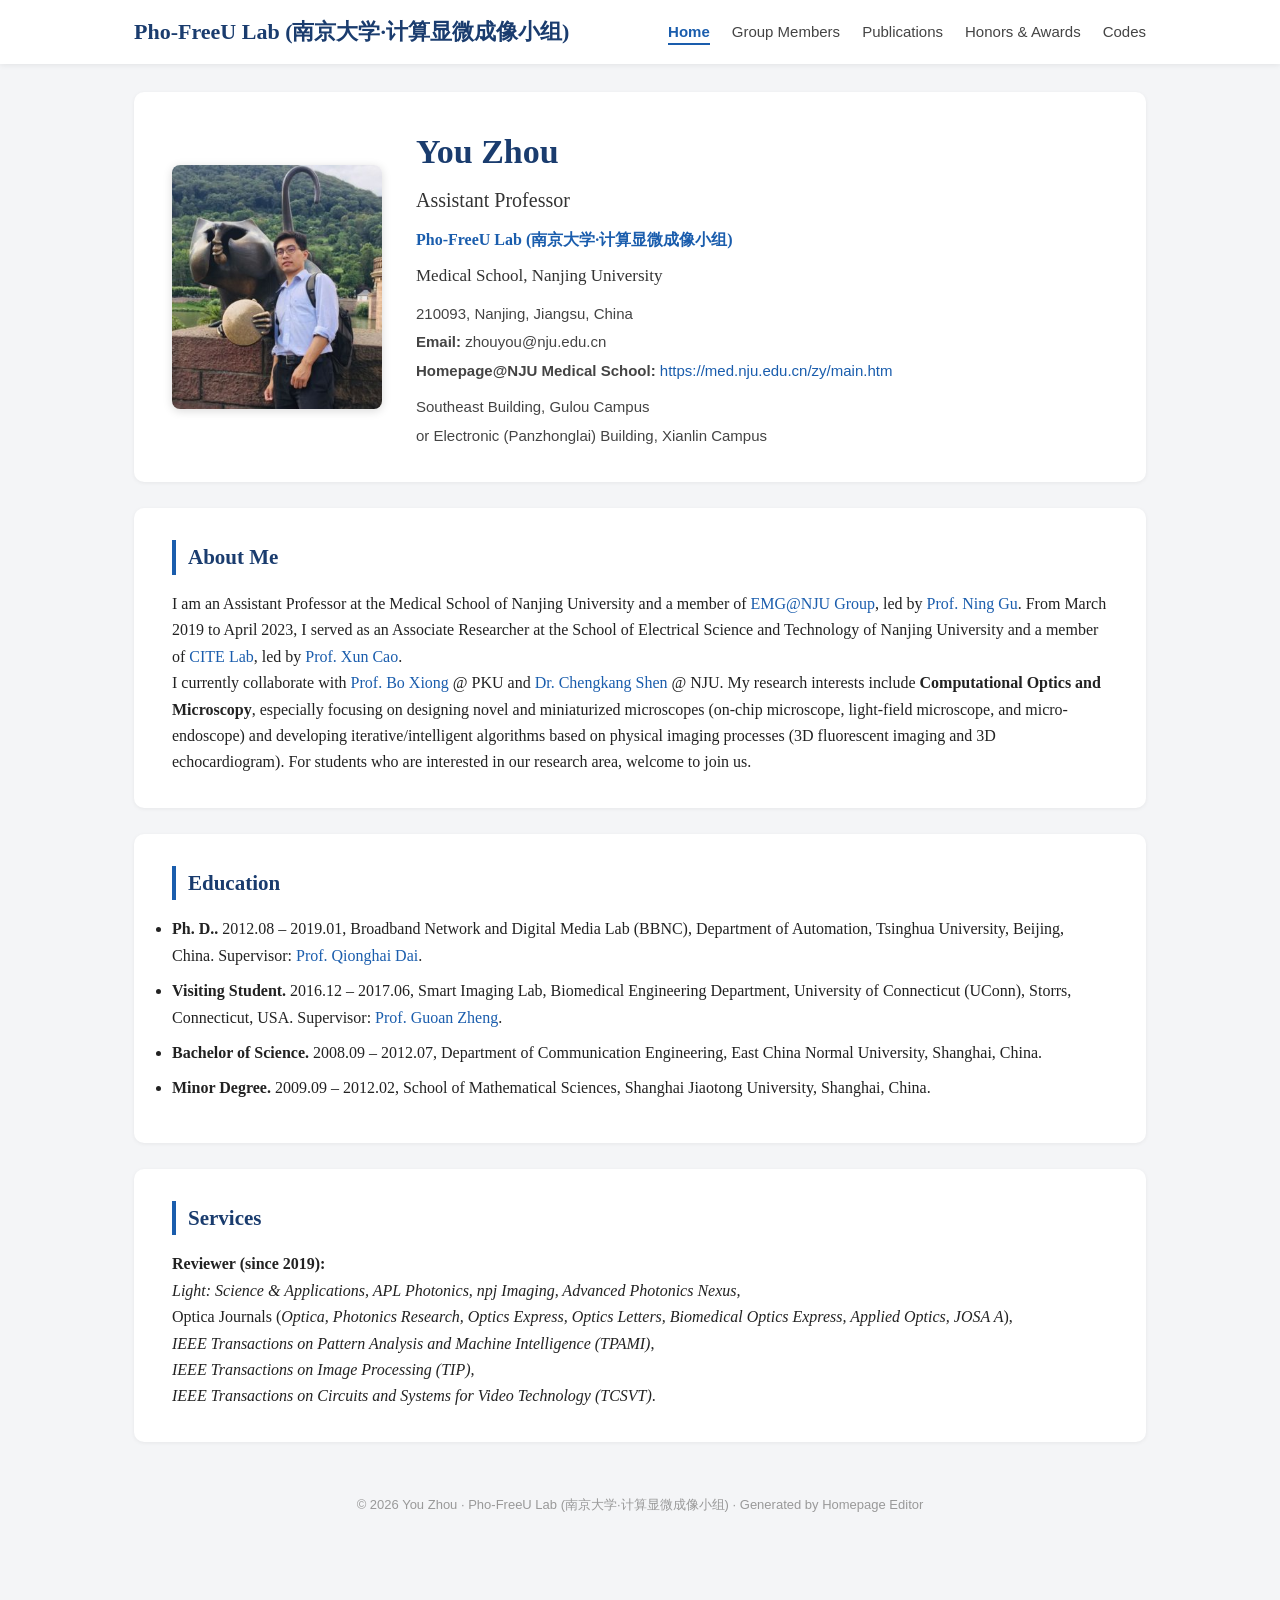
==== commit 9628de7f: "Publish homepage via API at 2026-09-28 14:12:47" ====
--- a/index.html
+++ b/index.html
@@ -1,14 +1,14 @@
 <!DOCTYPE html>
 <html lang="en"><head><meta charset="utf-8"><meta name="viewport" content="width=device-width,initial-scale=1">
-<title>You Zhou · Pho-FreeU Lab</title><link rel="stylesheet" href="style.css"></head><body>
-<nav class="nav"><div class="nav-inner"><a class="brand" href="index.html">Pho-FreeU Lab</a><div class="links nav-links"><a href="index.html" class="active">Home</a><a href="members.html">Group Members</a><a href="publications.html">Publications</a><a href="honors.html">Honors & Awards</a><a href="codes.html">Codes</a></div></div></nav>
+<title>You Zhou · Pho-FreeU Lab (南京大学·计算显微成像小组)</title><link rel="stylesheet" href="style.css"></head><body>
+<nav class="nav"><div class="nav-inner"><a class="brand" href="index.html">Pho-FreeU Lab (南京大学·计算显微成像小组)</a><div class="links nav-links"><a href="index.html" class="active">Home</a><a href="members.html">Group Members</a><a href="publications.html">Publications</a><a href="honors.html">Honors & Awards</a><a href="codes.html">Codes</a></div></div></nav>
 <div class="wrap">
 <div class="card hero">
   <img src="photos/YZ_Hbg.jpg" alt="">
   <div class="info">
     <h1>You Zhou</h1>
     <div class="role">Assistant Professor</div>
-    <div class="labline">Pho-FreeU Lab</div>
+    <div class="labline">Pho-FreeU Lab (南京大学·计算显微成像小组)</div>
     <div class="role" style="font-size:17px">Medical School, Nanjing University</div>
     <div class="meta">210093, Nanjing, Jiangsu, China</div>
     <div class="meta"><strong>Email: </strong>zhouyou@nju.edu.cn</div>
@@ -18,6 +18,6 @@
 </div>
 <div class="card"><h2 class="sec">About Me</h2><p>I am an Assistant Professor at the Medical School of Nanjing University and a member of <a href="https://emg-nju.github.io/Homepage/" target="_blank">EMG@NJU Group</a>, led by <a href="https://med.nju.edu.cn/gn/main.htm" target="_blank">Prof. Ning Gu</a>. From March 2019 to April 2023, I served as an Associate Researcher at the School of Electrical Science and Technology of Nanjing University and a member of <a href="https://cite.nju.edu.cn/" target="_blank">CITE Lab</a>, led by <a href="https://cite.nju.edu.cn/People/Faculty/20190621/i5054.html" target="_blank">Prof. Xun Cao</a>.</p><p>I currently collaborate with <a href="https://imt.bjmu.edu.cn/szll/yjsds/yxgcjs_2/6657ae79fe2648efa71b0612b138c61c.htm" target="_blank">Prof. Bo Xiong</a> @ PKU and <a href="https://vision.nju.edu.cn/2c/f1/c29472a535793/page.htm" target="_blank">Dr. Chengkang Shen</a> @ NJU. My research interests include <strong>Computational Optics and Microscopy</strong>, especially focusing on designing novel and miniaturized microscopes (on-chip microscope, light-field microscope, and micro-endoscope) and developing iterative/intelligent algorithms based on physical imaging processes (3D fluorescent imaging and 3D echocardiogram). For students who are interested in our research area, welcome to join us.</p></div>
 <div class="card"><h2 class="sec">Education</h2><ul class="edu"><li><strong>Ph. D..</strong> 2012.08 – 2019.01, Broadband Network and Digital Media Lab (BBNC), Department of Automation, Tsinghua University, Beijing, China. Supervisor: <a href="http://media.au.tsinghua.edu.cn/english/team/qhdai.html" target="_blank">Prof. Qionghai Dai</a>.</li><li><strong>Visiting Student.</strong> 2016.12 – 2017.06, Smart Imaging Lab, Biomedical Engineering Department, University of Connecticut (UConn), Storrs, Connecticut, USA. Supervisor: <a href="https://smartimaging.uconn.edu/our-team/" target="_blank">Prof. Guoan Zheng</a>.</li><li><strong>Bachelor of Science.</strong> 2008.09 – 2012.07, Department of Communication Engineering, East China Normal University, Shanghai, China.</li><li><strong>Minor Degree.</strong> 2009.09 – 2012.02, School of Mathematical Sciences, Shanghai Jiaotong University, Shanghai, China.</li></ul></div>
-<div class="card"><h2 class="sec">Services</h2><p><strong>Reviewer (since 2019):</strong></p><p><em>Light: Science &amp; Applications, APL Photonics, npj Imaging,</em><br>Optica Journals (<em>Optica, Photonics Research, Optics Express, Optics Letters, Biomedical Optics Express, Applied Optics, JOSA A</em>),<br><em>IEEE Transactions on Pattern Analysis and Machine Intelligence (TPAMI)</em>,<br><em>IEEE Transactions on Circuits and Systems for Video Technology (TCSVT)</em>.</p></div>
-<footer>© 2026 You Zhou · Pho-FreeU Lab · Generated by Homepage Editor</footer>
+<div class="card"><h2 class="sec">Services</h2><p><strong>Reviewer (since 2019):</strong></p><p><em>Light: Science &amp; Applications, APL Photonics, npj Imaging,&nbsp;</em><i>Advanced Photonics Nexus,</i><br>Optica Journals (<em>Optica, Photonics Research, Optics Express, Optics Letters, Biomedical Optics Express, Applied Optics, JOSA A</em>),<br><em>IEEE Transactions on Pattern Analysis and Machine Intelligence (TPAMI)</em>,</p><p><i>IEEE Transactions on Image Processing (TIP),</i><br><em>IEEE Transactions on Circuits and Systems for Video Technology (TCSVT)</em>.</p></div>
+<footer>© 2026 You Zhou · Pho-FreeU Lab (南京大学·计算显微成像小组) · Generated by Homepage Editor</footer>
 </div></body></html>
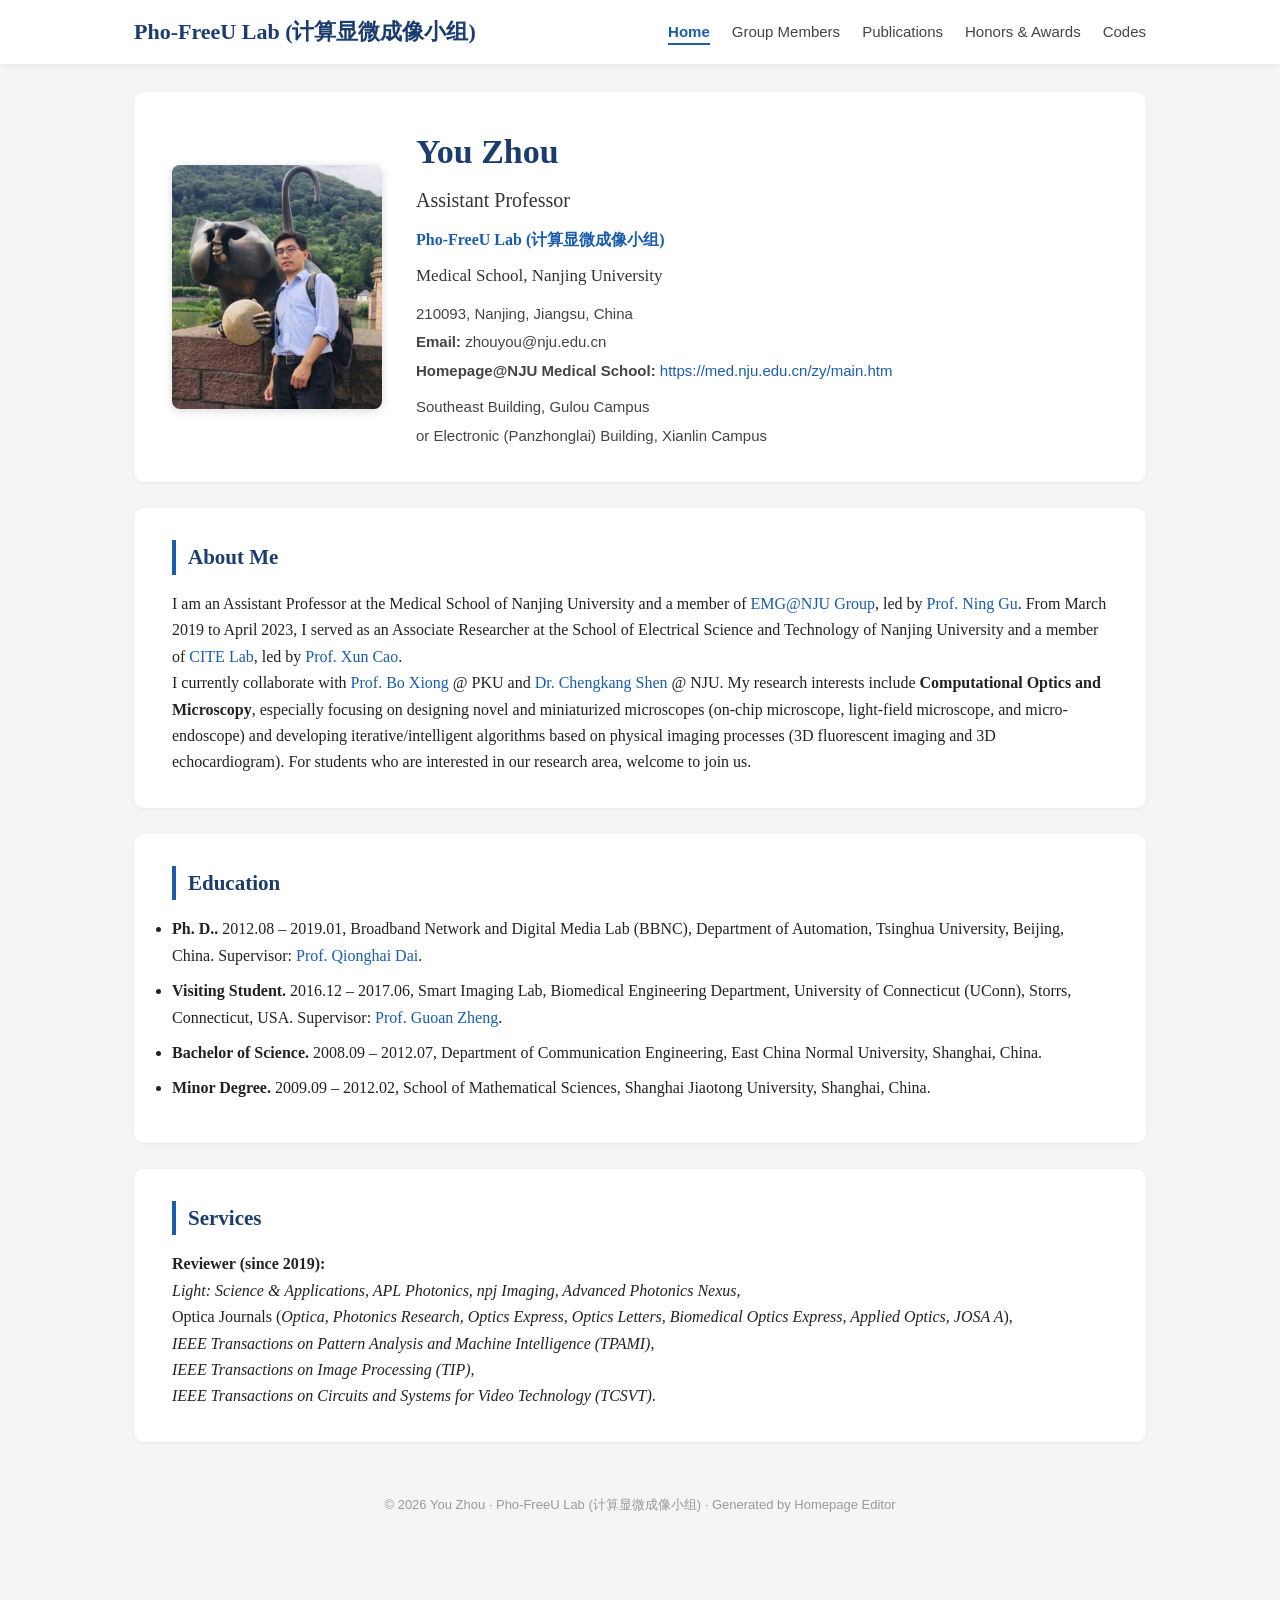
==== commit 1f90f237: "Publish homepage via API at 2026-09-28 14:23:42" ====
--- a/index.html
+++ b/index.html
@@ -1,14 +1,14 @@
 <!DOCTYPE html>
 <html lang="en"><head><meta charset="utf-8"><meta name="viewport" content="width=device-width,initial-scale=1">
-<title>You Zhou · Pho-FreeU Lab (南京大学·计算显微成像小组)</title><link rel="stylesheet" href="style.css"></head><body>
-<nav class="nav"><div class="nav-inner"><a class="brand" href="index.html">Pho-FreeU Lab (南京大学·计算显微成像小组)</a><div class="links nav-links"><a href="index.html" class="active">Home</a><a href="members.html">Group Members</a><a href="publications.html">Publications</a><a href="honors.html">Honors & Awards</a><a href="codes.html">Codes</a></div></div></nav>
+<title>You Zhou · Pho-FreeU Lab (计算显微成像小组)</title><link rel="stylesheet" href="style.css"></head><body>
+<nav class="nav"><div class="nav-inner"><a class="brand" href="index.html">Pho-FreeU Lab (计算显微成像小组)</a><div class="links nav-links"><a href="index.html" class="active">Home</a><a href="members.html">Group Members</a><a href="publications.html">Publications</a><a href="honors.html">Honors & Awards</a><a href="codes.html">Codes</a></div></div></nav>
 <div class="wrap">
 <div class="card hero">
   <img src="photos/YZ_Hbg.jpg" alt="">
   <div class="info">
     <h1>You Zhou</h1>
     <div class="role">Assistant Professor</div>
-    <div class="labline">Pho-FreeU Lab (南京大学·计算显微成像小组)</div>
+    <div class="labline">Pho-FreeU Lab (计算显微成像小组)</div>
     <div class="role" style="font-size:17px">Medical School, Nanjing University</div>
     <div class="meta">210093, Nanjing, Jiangsu, China</div>
     <div class="meta"><strong>Email: </strong>zhouyou@nju.edu.cn</div>
@@ -19,5 +19,5 @@
 <div class="card"><h2 class="sec">About Me</h2><p>I am an Assistant Professor at the Medical School of Nanjing University and a member of <a href="https://emg-nju.github.io/Homepage/" target="_blank">EMG@NJU Group</a>, led by <a href="https://med.nju.edu.cn/gn/main.htm" target="_blank">Prof. Ning Gu</a>. From March 2019 to April 2023, I served as an Associate Researcher at the School of Electrical Science and Technology of Nanjing University and a member of <a href="https://cite.nju.edu.cn/" target="_blank">CITE Lab</a>, led by <a href="https://cite.nju.edu.cn/People/Faculty/20190621/i5054.html" target="_blank">Prof. Xun Cao</a>.</p><p>I currently collaborate with <a href="https://imt.bjmu.edu.cn/szll/yjsds/yxgcjs_2/6657ae79fe2648efa71b0612b138c61c.htm" target="_blank">Prof. Bo Xiong</a> @ PKU and <a href="https://vision.nju.edu.cn/2c/f1/c29472a535793/page.htm" target="_blank">Dr. Chengkang Shen</a> @ NJU. My research interests include <strong>Computational Optics and Microscopy</strong>, especially focusing on designing novel and miniaturized microscopes (on-chip microscope, light-field microscope, and micro-endoscope) and developing iterative/intelligent algorithms based on physical imaging processes (3D fluorescent imaging and 3D echocardiogram). For students who are interested in our research area, welcome to join us.</p></div>
 <div class="card"><h2 class="sec">Education</h2><ul class="edu"><li><strong>Ph. D..</strong> 2012.08 – 2019.01, Broadband Network and Digital Media Lab (BBNC), Department of Automation, Tsinghua University, Beijing, China. Supervisor: <a href="http://media.au.tsinghua.edu.cn/english/team/qhdai.html" target="_blank">Prof. Qionghai Dai</a>.</li><li><strong>Visiting Student.</strong> 2016.12 – 2017.06, Smart Imaging Lab, Biomedical Engineering Department, University of Connecticut (UConn), Storrs, Connecticut, USA. Supervisor: <a href="https://smartimaging.uconn.edu/our-team/" target="_blank">Prof. Guoan Zheng</a>.</li><li><strong>Bachelor of Science.</strong> 2008.09 – 2012.07, Department of Communication Engineering, East China Normal University, Shanghai, China.</li><li><strong>Minor Degree.</strong> 2009.09 – 2012.02, School of Mathematical Sciences, Shanghai Jiaotong University, Shanghai, China.</li></ul></div>
 <div class="card"><h2 class="sec">Services</h2><p><strong>Reviewer (since 2019):</strong></p><p><em>Light: Science &amp; Applications, APL Photonics, npj Imaging,&nbsp;</em><i>Advanced Photonics Nexus,</i><br>Optica Journals (<em>Optica, Photonics Research, Optics Express, Optics Letters, Biomedical Optics Express, Applied Optics, JOSA A</em>),<br><em>IEEE Transactions on Pattern Analysis and Machine Intelligence (TPAMI)</em>,</p><p><i>IEEE Transactions on Image Processing (TIP),</i><br><em>IEEE Transactions on Circuits and Systems for Video Technology (TCSVT)</em>.</p></div>
-<footer>© 2026 You Zhou · Pho-FreeU Lab (南京大学·计算显微成像小组) · Generated by Homepage Editor</footer>
+<footer>© 2026 You Zhou · Pho-FreeU Lab (计算显微成像小组) · Generated by Homepage Editor</footer>
 </div></body></html>
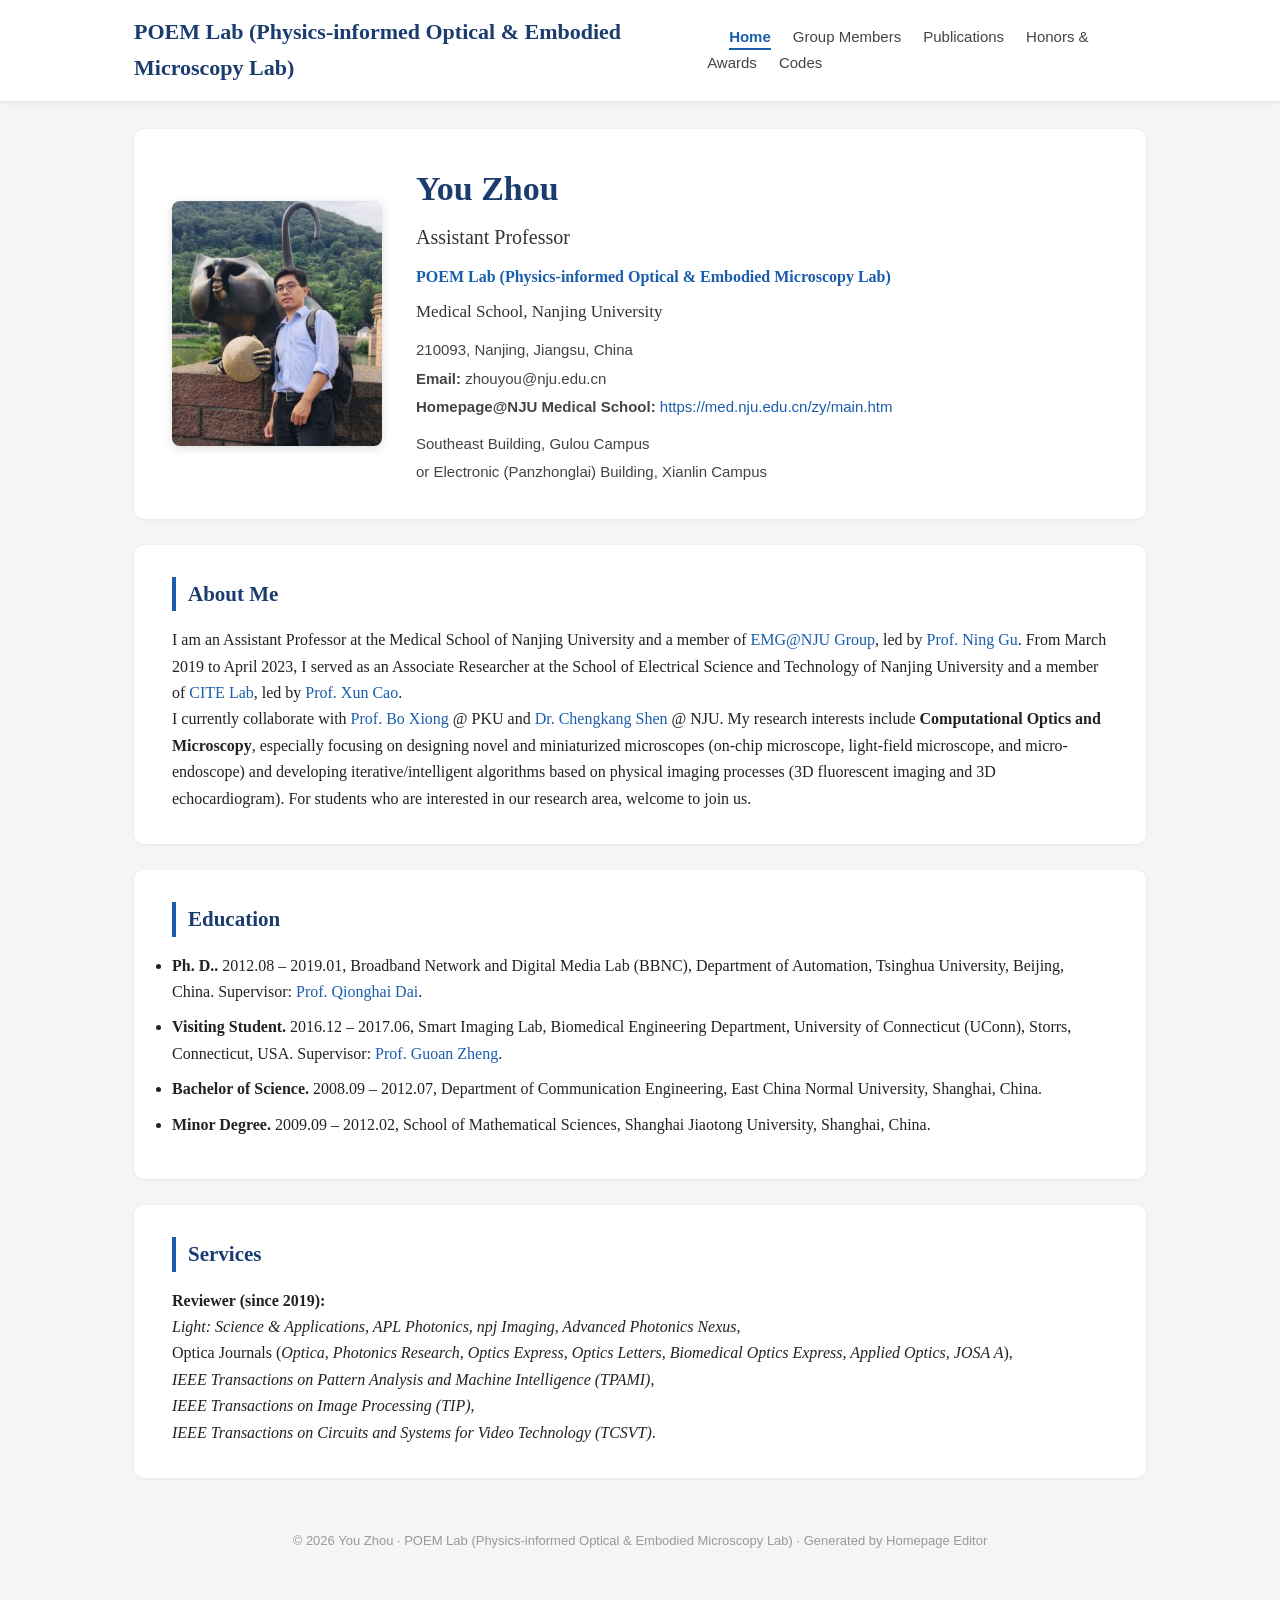
==== commit 66e0cdb7: "Publish homepage via API at 2026-11-11 01:36:07" ====
--- a/index.html
+++ b/index.html
@@ -1,14 +1,14 @@
 <!DOCTYPE html>
 <html lang="en"><head><meta charset="utf-8"><meta name="viewport" content="width=device-width,initial-scale=1">
-<title>You Zhou · Pho-FreeU Lab (计算显微成像小组)</title><link rel="stylesheet" href="style.css"></head><body>
-<nav class="nav"><div class="nav-inner"><a class="brand" href="index.html">Pho-FreeU Lab (计算显微成像小组)</a><div class="links nav-links"><a href="index.html" class="active">Home</a><a href="members.html">Group Members</a><a href="publications.html">Publications</a><a href="honors.html">Honors & Awards</a><a href="codes.html">Codes</a></div></div></nav>
+<title>You Zhou · POEM Lab (Physics-informed Optical &amp; Embodied Microscopy Lab)</title><link rel="stylesheet" href="style.css"></head><body>
+<nav class="nav"><div class="nav-inner"><a class="brand" href="index.html">POEM Lab (Physics-informed Optical &amp; Embodied Microscopy Lab)</a><div class="links nav-links"><a href="index.html" class="active">Home</a><a href="members.html">Group Members</a><a href="publications.html">Publications</a><a href="honors.html">Honors & Awards</a><a href="codes.html">Codes</a></div></div></nav>
 <div class="wrap">
 <div class="card hero">
   <img src="photos/YZ_Hbg.jpg" alt="">
   <div class="info">
     <h1>You Zhou</h1>
     <div class="role">Assistant Professor</div>
-    <div class="labline">Pho-FreeU Lab (计算显微成像小组)</div>
+    <div class="labline">POEM Lab (Physics-informed Optical &amp; Embodied Microscopy Lab)</div>
     <div class="role" style="font-size:17px">Medical School, Nanjing University</div>
     <div class="meta">210093, Nanjing, Jiangsu, China</div>
     <div class="meta"><strong>Email: </strong>zhouyou@nju.edu.cn</div>
@@ -19,5 +19,5 @@
 <div class="card"><h2 class="sec">About Me</h2><p>I am an Assistant Professor at the Medical School of Nanjing University and a member of <a href="https://emg-nju.github.io/Homepage/" target="_blank">EMG@NJU Group</a>, led by <a href="https://med.nju.edu.cn/gn/main.htm" target="_blank">Prof. Ning Gu</a>. From March 2019 to April 2023, I served as an Associate Researcher at the School of Electrical Science and Technology of Nanjing University and a member of <a href="https://cite.nju.edu.cn/" target="_blank">CITE Lab</a>, led by <a href="https://cite.nju.edu.cn/People/Faculty/20190621/i5054.html" target="_blank">Prof. Xun Cao</a>.</p><p>I currently collaborate with <a href="https://imt.bjmu.edu.cn/szll/yjsds/yxgcjs_2/6657ae79fe2648efa71b0612b138c61c.htm" target="_blank">Prof. Bo Xiong</a> @ PKU and <a href="https://vision.nju.edu.cn/2c/f1/c29472a535793/page.htm" target="_blank">Dr. Chengkang Shen</a> @ NJU. My research interests include <strong>Computational Optics and Microscopy</strong>, especially focusing on designing novel and miniaturized microscopes (on-chip microscope, light-field microscope, and micro-endoscope) and developing iterative/intelligent algorithms based on physical imaging processes (3D fluorescent imaging and 3D echocardiogram). For students who are interested in our research area, welcome to join us.</p></div>
 <div class="card"><h2 class="sec">Education</h2><ul class="edu"><li><strong>Ph. D..</strong> 2012.08 – 2019.01, Broadband Network and Digital Media Lab (BBNC), Department of Automation, Tsinghua University, Beijing, China. Supervisor: <a href="http://media.au.tsinghua.edu.cn/english/team/qhdai.html" target="_blank">Prof. Qionghai Dai</a>.</li><li><strong>Visiting Student.</strong> 2016.12 – 2017.06, Smart Imaging Lab, Biomedical Engineering Department, University of Connecticut (UConn), Storrs, Connecticut, USA. Supervisor: <a href="https://smartimaging.uconn.edu/our-team/" target="_blank">Prof. Guoan Zheng</a>.</li><li><strong>Bachelor of Science.</strong> 2008.09 – 2012.07, Department of Communication Engineering, East China Normal University, Shanghai, China.</li><li><strong>Minor Degree.</strong> 2009.09 – 2012.02, School of Mathematical Sciences, Shanghai Jiaotong University, Shanghai, China.</li></ul></div>
 <div class="card"><h2 class="sec">Services</h2><p><strong>Reviewer (since 2019):</strong></p><p><em>Light: Science &amp; Applications, APL Photonics, npj Imaging,&nbsp;</em><i>Advanced Photonics Nexus,</i><br>Optica Journals (<em>Optica, Photonics Research, Optics Express, Optics Letters, Biomedical Optics Express, Applied Optics, JOSA A</em>),<br><em>IEEE Transactions on Pattern Analysis and Machine Intelligence (TPAMI)</em>,</p><p><i>IEEE Transactions on Image Processing (TIP),</i><br><em>IEEE Transactions on Circuits and Systems for Video Technology (TCSVT)</em>.</p></div>
-<footer>© 2026 You Zhou · Pho-FreeU Lab (计算显微成像小组) · Generated by Homepage Editor</footer>
+<footer>© 2026 You Zhou · POEM Lab (Physics-informed Optical &amp; Embodied Microscopy Lab) · Generated by Homepage Editor</footer>
 </div></body></html>
--- a/style.css
+++ b/style.css
@@ -24,6 +24,10 @@
 .pub .t{font-weight:bold;color:#1a5dad}
 .pub .v{font-style:italic}
 .pub .note{color:#c0392b;font-weight:bold;font-size:13px}
+.pub .a{color:#333}
+.pub .me{font-weight:bold;color:#111}
+.pub sup{color:#666}
+.publegend{color:#556;font-family:Verdana,sans-serif;font-size:13px;background:#f6f8fb;border:1px solid #e3e8ef;border-radius:6px;padding:8px 12px;margin-bottom:14px}
 .mgrid{display:grid;grid-template-columns:repeat(auto-fill,minmax(190px,1fr));gap:22px}
 .mcard{text-align:center;background:#fafbfc;border:1px solid #e8ecf1;border-radius:10px;padding:18px 12px;transition:box-shadow .2s}
 .mcard:hover{box-shadow:0 3px 12px rgba(0,0,0,.1)}
